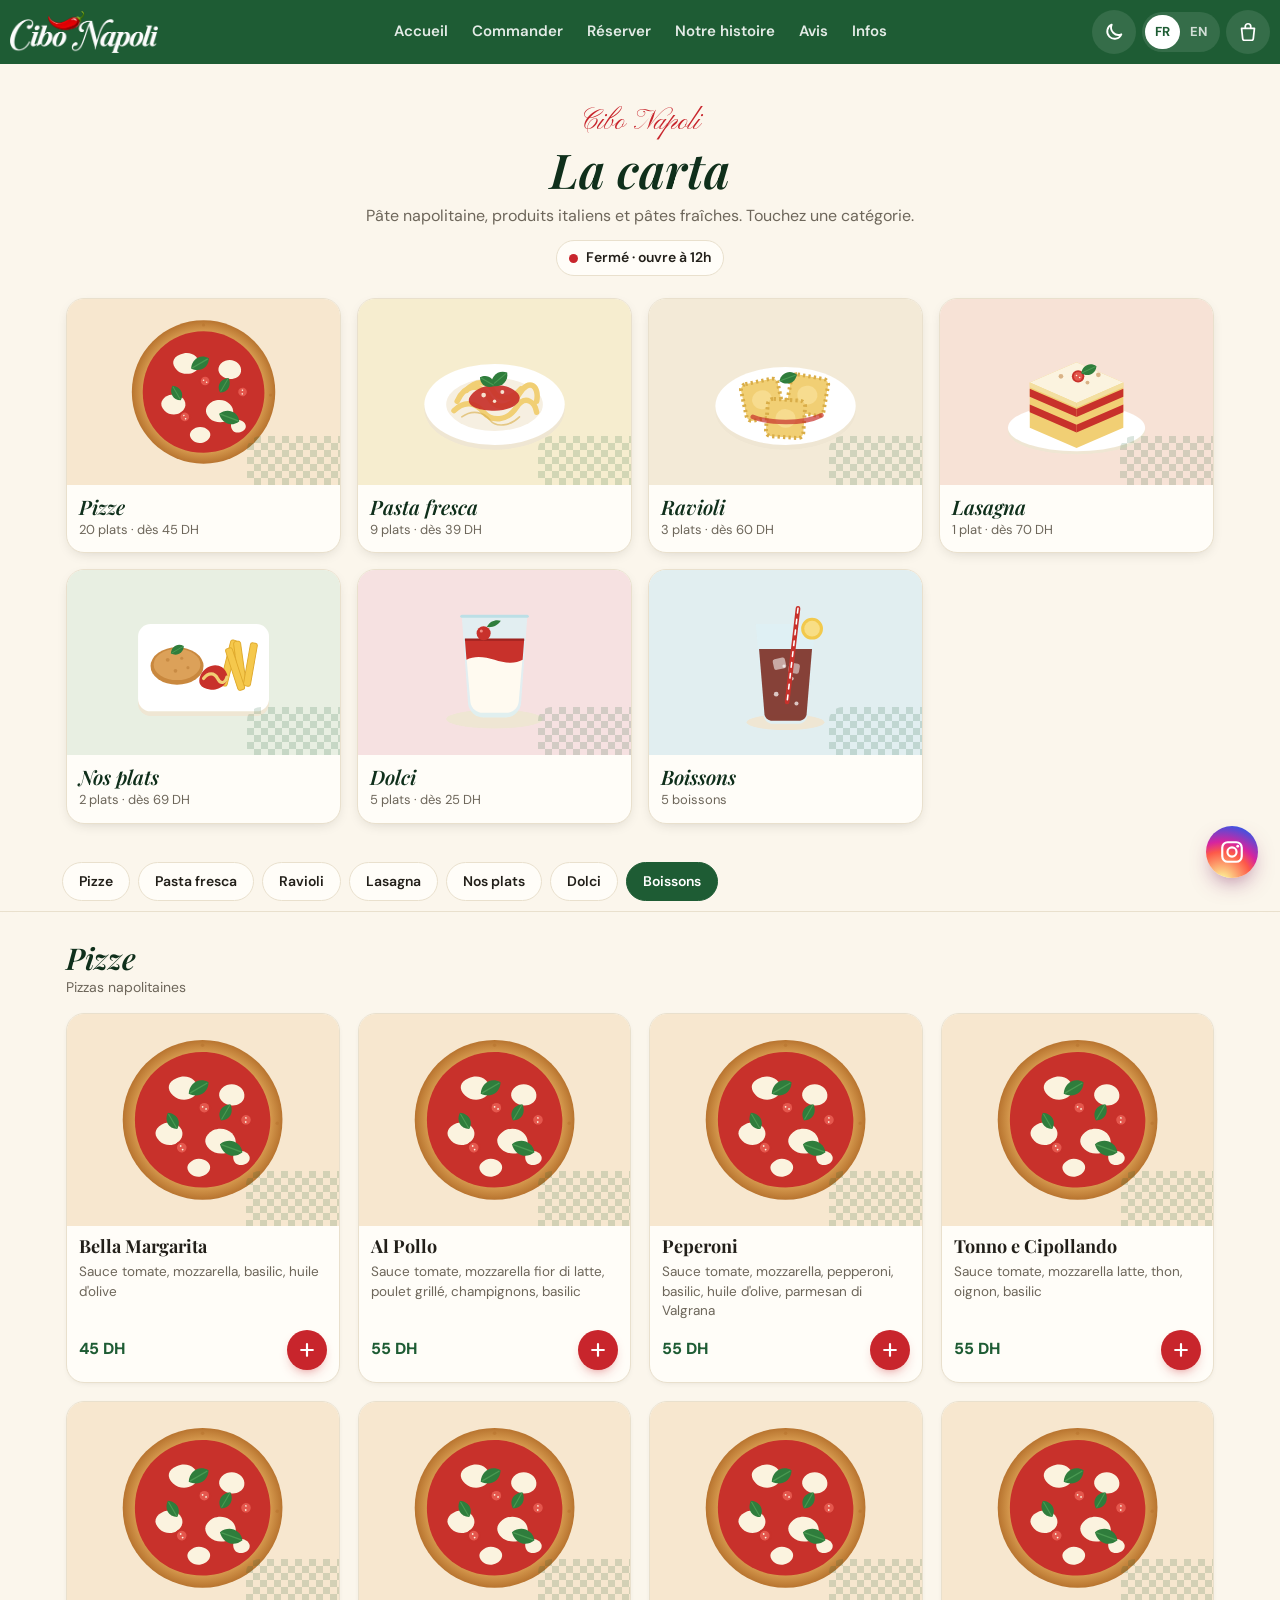
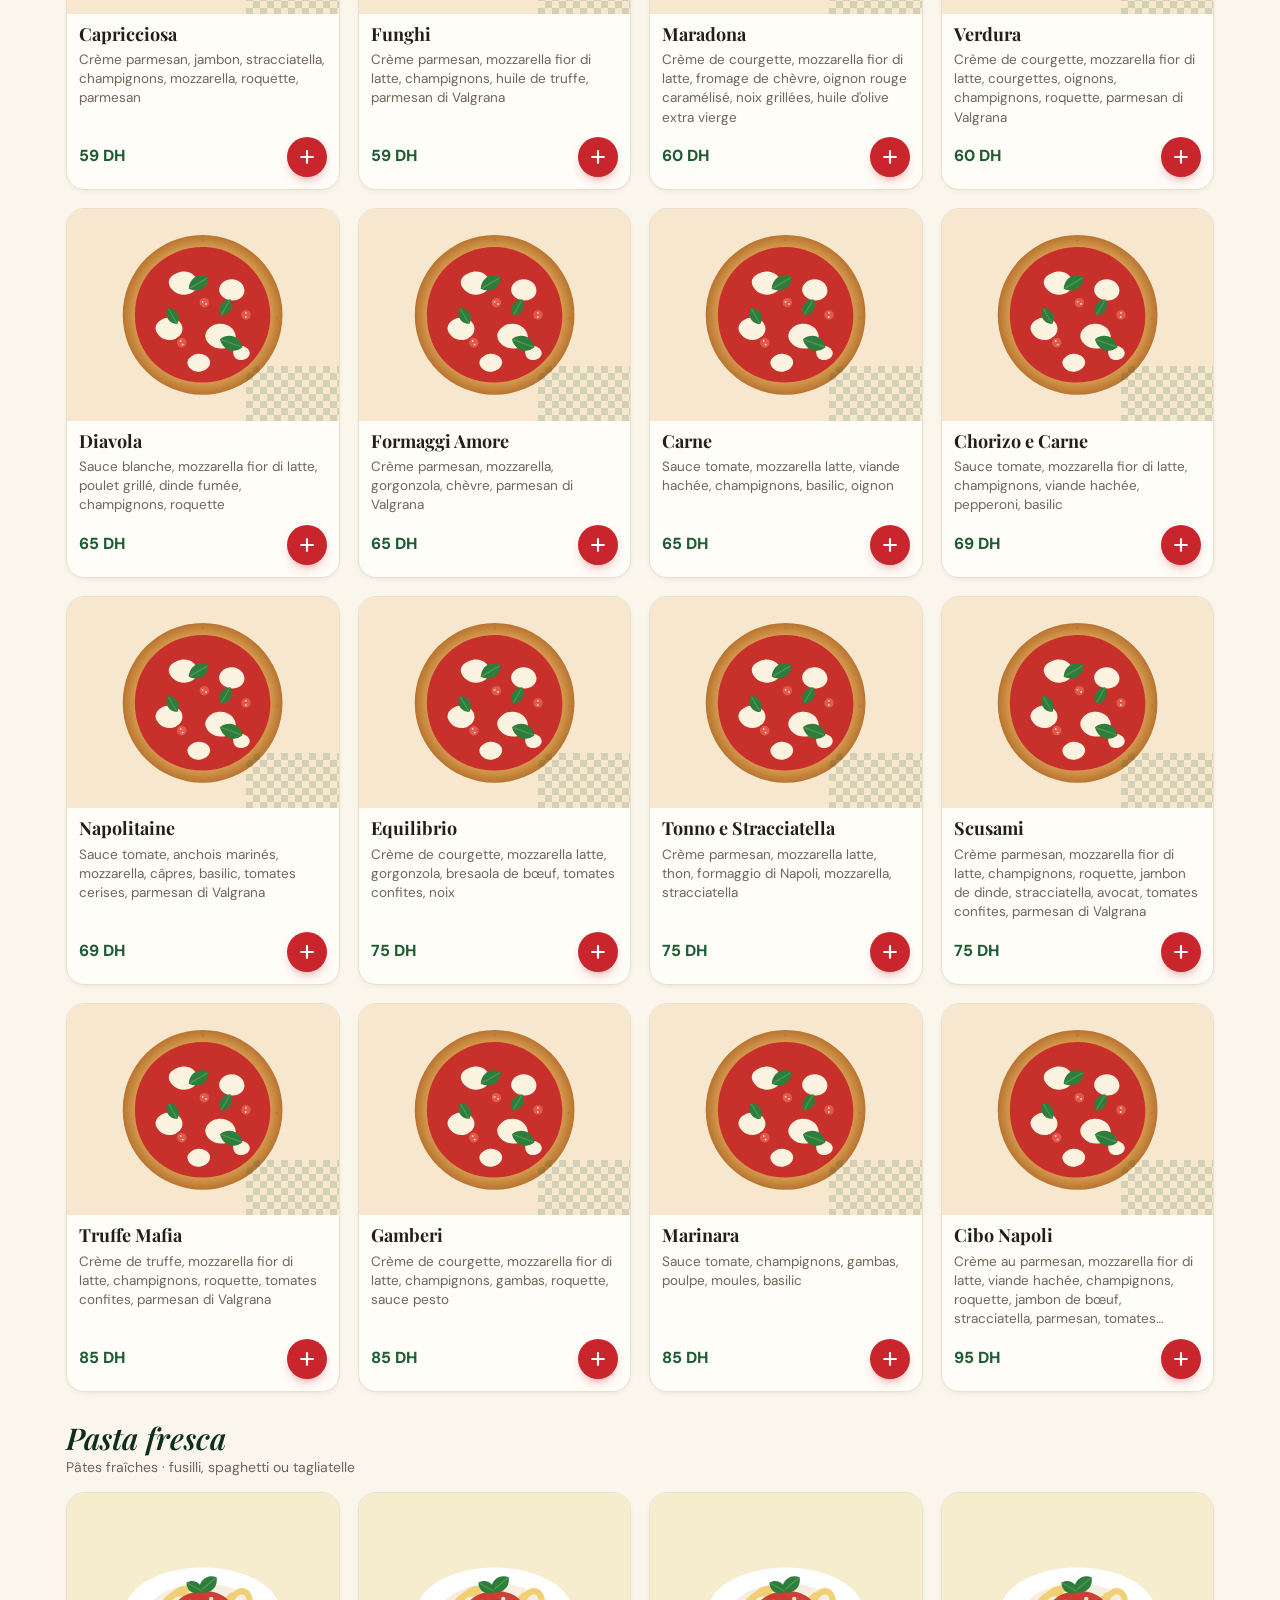
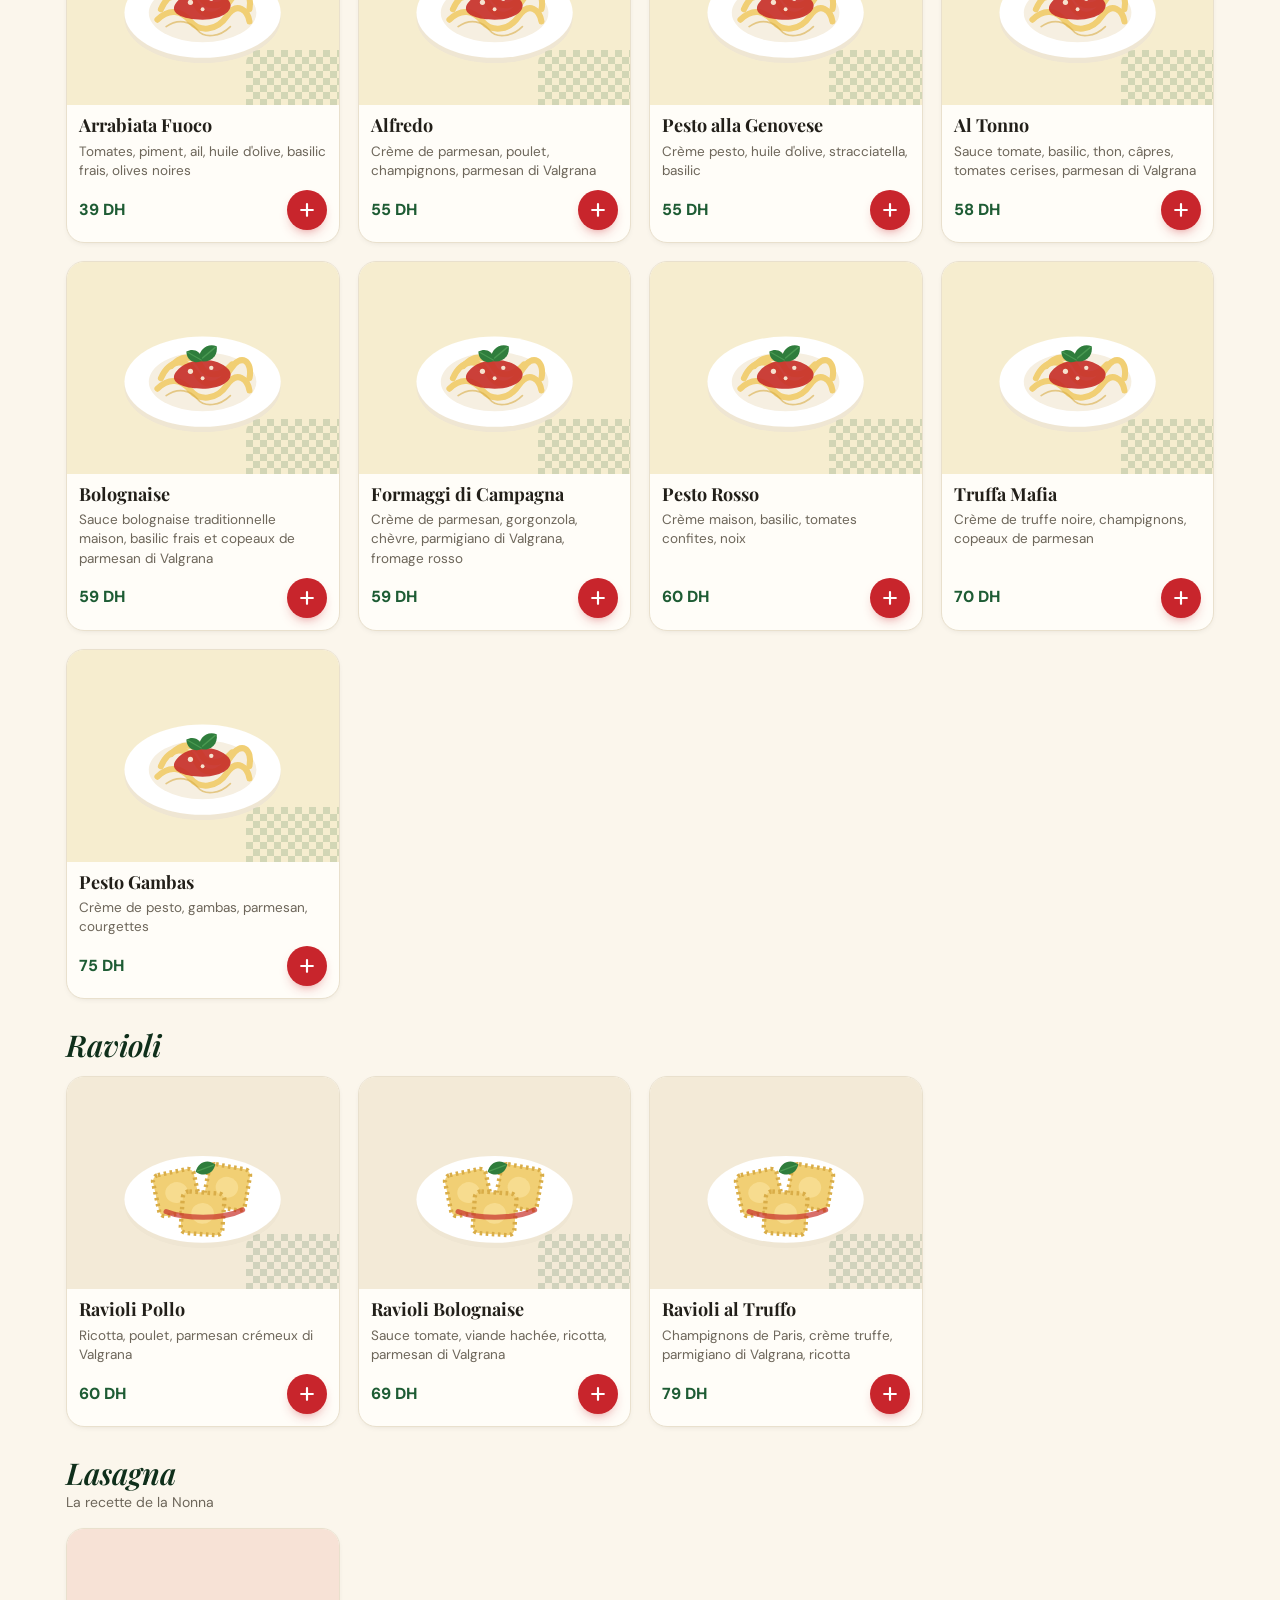
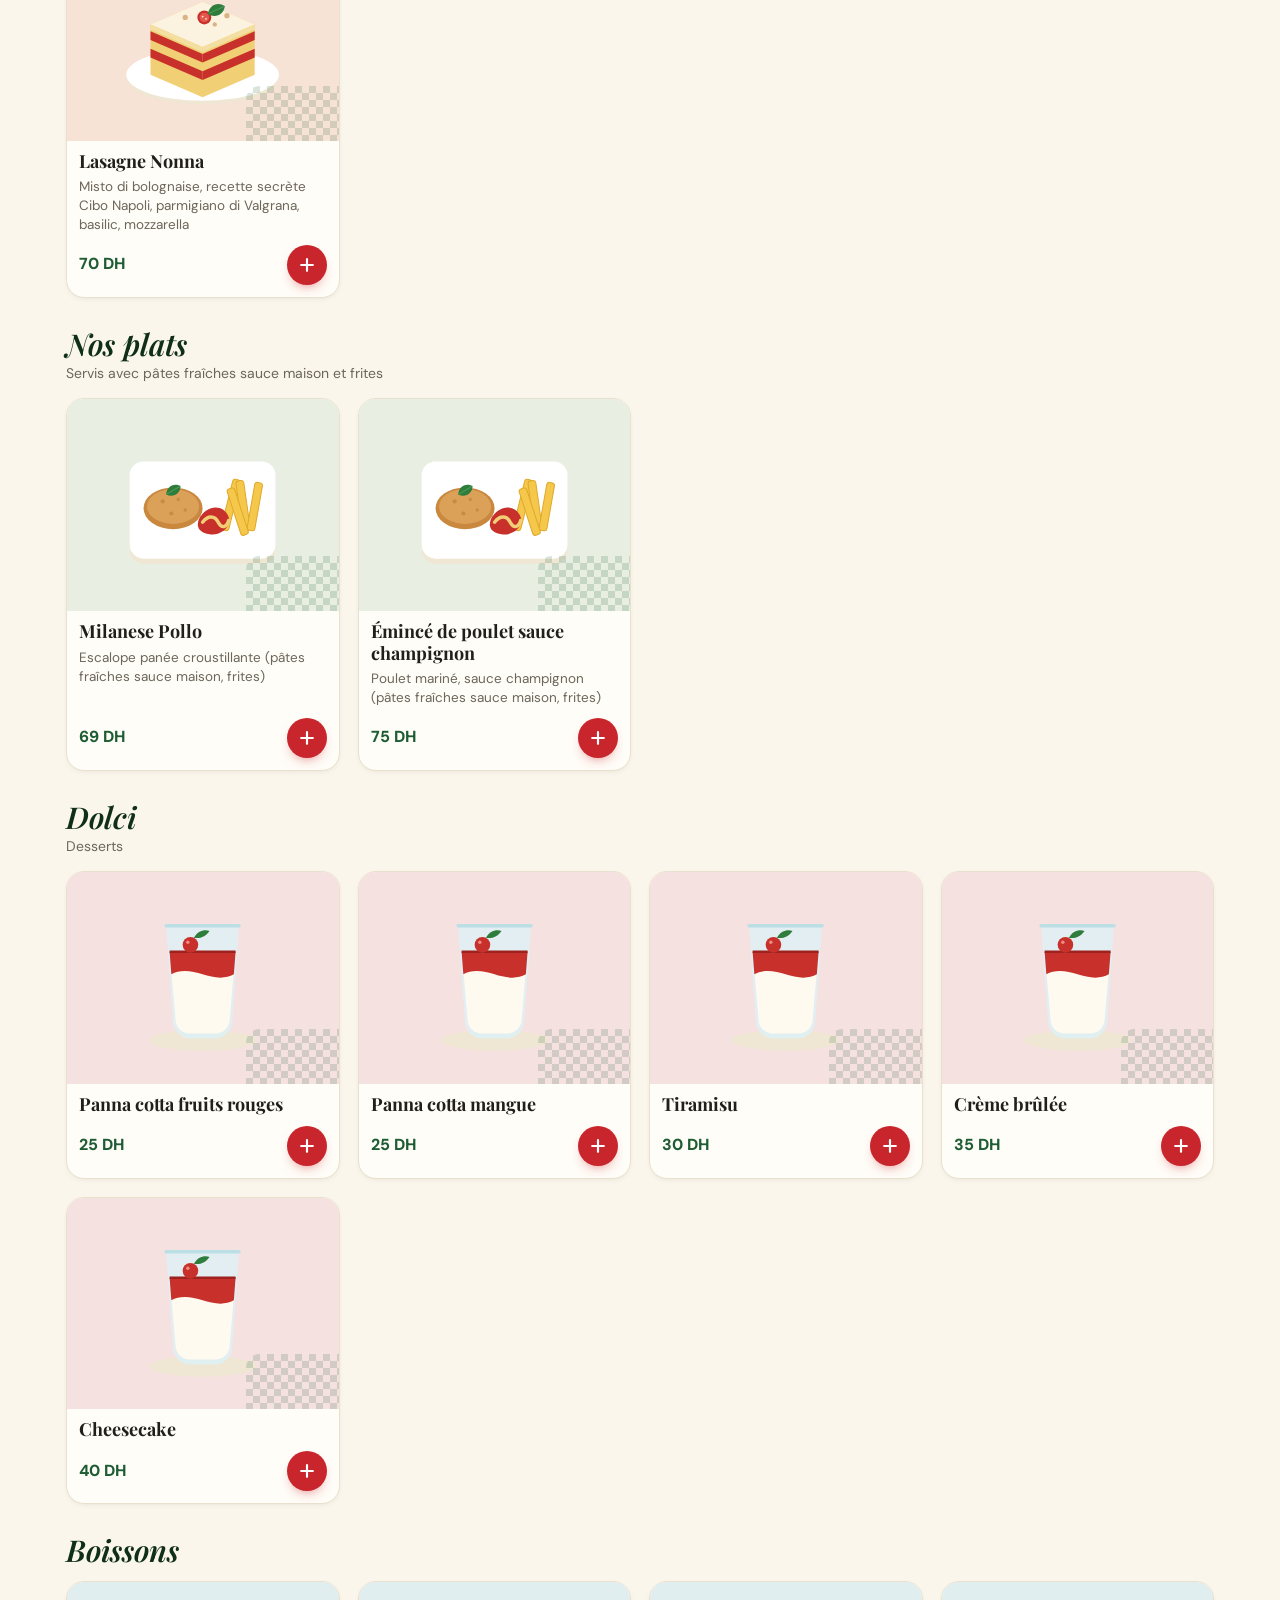
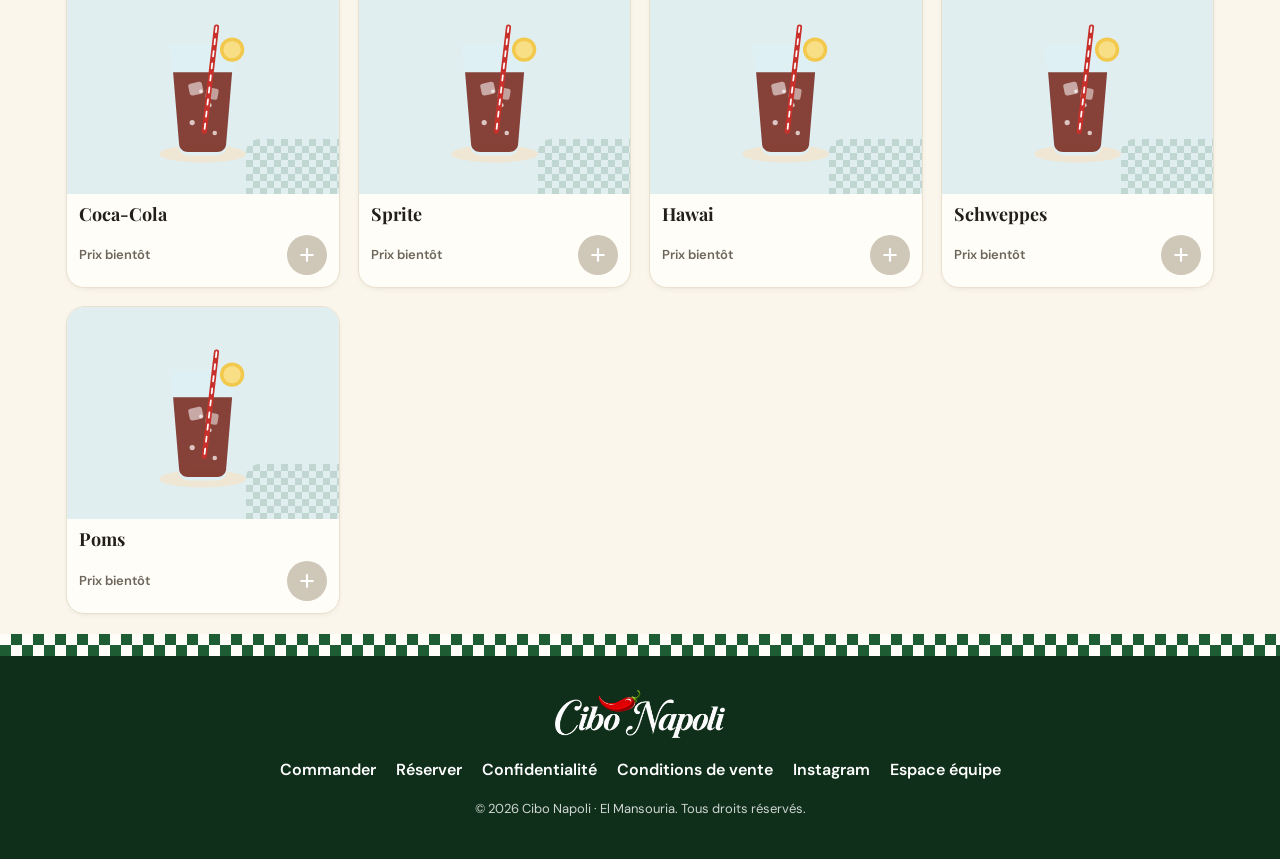
==== commander/index.html @ 6994fab8 "Intro: the pizza box film, then the logo glides into the header The home page now opens on a 4 s fil" ====
<!doctype html>
<html lang="fr" dir="ltr">
<head>
  <meta charset="utf-8">
  <meta name="viewport" content="width=device-width, initial-scale=1, viewport-fit=cover">
  <title>Commander en ligne · Cibo Napoli · Pizzas, pâtes fraîches, livraison El Mansouria</title>
  <meta name="description" content="Commandez chez Cibo Napoli : pizzas napolitaines, pâtes fraîches, ravioli, lasagne et desserts, à emporter ou en livraison à El Mansouria. Suivi de la commande en direct.">
  <link rel="canonical" href="https://cibo-napoli.vercel.app/commander/">
  <link rel="alternate" hreflang="fr" href="https://cibo-napoli.vercel.app/commander/">
  <link rel="alternate" hreflang="en" href="https://cibo-napoli.vercel.app/commander/?lang=en">
  <link rel="alternate" hreflang="x-default" href="https://cibo-napoli.vercel.app/commander/">
  <meta name="theme-color" content="#1e5c34">
  <!-- dark mode before the first paint: the saved choice, or the phone's setting the first time -->
  <script>try{var cnT=localStorage.getItem("cibo.theme");cnT=cnT?JSON.parse(cnT):(window.matchMedia&&matchMedia("(prefers-color-scheme: dark)").matches?"dark":"light");document.documentElement.setAttribute("data-theme",cnT)}catch(e){}</script>

  <meta property="og:type" content="restaurant">
  <meta property="og:site_name" content="Cibo Napoli">
  <meta property="og:title" content="Commander en ligne · Cibo Napoli · Pizzas, pâtes fraîches, livraison El Mansouria">
  <meta property="og:description" content="Commandez chez Cibo Napoli : pizzas napolitaines, pâtes fraîches, ravioli, lasagne et desserts, à emporter ou en livraison à El Mansouria. Suivi de la commande en direct.">
  <meta property="og:url" content="https://cibo-napoli.vercel.app/commander/">
  <meta property="og:image" content="https://cibo-napoli.vercel.app/assets/share.jpg">
  <meta property="og:image:width" content="1200">
  <meta property="og:image:height" content="630">
  <meta property="og:locale" content="fr_MA">
  <meta property="og:locale:alternate" content="en_GB">
  <meta name="twitter:card" content="summary_large_image">

  <link rel="icon" href="/favicon.ico" sizes="48x48">
  <link rel="icon" href="/assets/icons/icon-192.png" type="image/png" sizes="192x192">
  <link rel="apple-touch-icon" href="/assets/icons/apple-touch-icon.png">
  <link rel="manifest" href="/site.webmanifest">
  <meta name="mobile-web-app-capable" content="yes">
  <meta name="apple-mobile-web-app-capable" content="yes">
  <meta name="apple-mobile-web-app-title" content="Cibo Napoli">
  <meta name="apple-mobile-web-app-status-bar-style" content="black-translucent">

  <link rel="preload" href="/assets/fonts/playfair-display-italic-latin.woff2" as="font" type="font/woff2" crossorigin>
  <link rel="preload" href="/assets/fonts/dm-sans-latin.woff2" as="font" type="font/woff2" crossorigin>
  <link rel="preload" as="image" href="/assets/brand/logo-white.webp" fetchpriority="high">
  <link rel="stylesheet" href="/css/style.css?v=3">
  <noscript><style>.intro{display:none}</style></noscript>
</head>
<body data-page="order">
  <a class="skip-link" href="#menu" data-i18n="nav.menu">La carte</a>
  <header class="topbar">
    <div class="topbar__in">
      <button class="icon-btn burger" type="button" data-nav-toggle aria-controls="nav-panel" aria-expanded="false" data-i18n-aria="nav.open"><span></span><span></span><span></span></button>
      <a class="brand" href="/" data-keep-lang aria-label="Cibo Napoli">
        <img class="brand__logo" src="/assets/brand/logo-white.webp" alt="Cibo Napoli" width="640" height="182">
      </a>
      <nav class="topnav" aria-label="Menu">
        <a href="/" data-keep-lang data-i18n="nav.home">Accueil</a>
        <a href="/commander/" data-keep-lang data-i18n="nav.order">Commander</a>
        <a href="/reserver/" data-keep-lang data-i18n="nav.book">Réserver</a>
        <a href="/#histoire" data-keep-lang data-i18n="nav.story">Notre histoire</a>
        <a href="/#avis" data-keep-lang data-i18n="nav.reviews">Avis</a>
        <a href="/#infos" data-keep-lang data-i18n="nav.info">Infos</a>
      </nav>
      <div class="topbar__actions">
        <button class="install-btn" type="button" data-install hidden><img src="/assets/icons/icon-192.png" alt="" width="26" height="26"><span data-i18n="nav.install">Installer</span></button>
        <button class="icon-btn theme-btn" type="button" data-theme-toggle aria-pressed="false" data-i18n-aria="nav.dark"><svg class="theme-btn__moon" viewBox="0 0 24 24" aria-hidden="true"><path d="M20 14.5A8 8 0 0 1 9.5 4a8 8 0 1 0 10.5 10.5z" fill="none" stroke="currentColor" stroke-width="2" stroke-linejoin="round"/></svg><svg class="theme-btn__sun" viewBox="0 0 24 24" aria-hidden="true"><circle cx="12" cy="12" r="4.2" fill="none" stroke="currentColor" stroke-width="2"/><path d="M12 2.5v2.2M12 19.3v2.2M2.5 12h2.2M19.3 12h2.2M5.3 5.3l1.6 1.6M17.1 17.1l1.6 1.6M5.3 18.7l1.6-1.6M17.1 6.9l1.6-1.6" stroke="currentColor" stroke-width="2" stroke-linecap="round"/></svg></button>
        <div class="lang" role="group" data-i18n-aria="nav.lang">
          <a data-lang-link="fr" href="?">FR</a>
          <a data-lang-link="en" href="?lang=en">EN</a>
        </div>
        <button class="icon-btn cart-btn" type="button" data-open-cart data-i18n-aria="nav.cart"><svg viewBox="0 0 24 24" aria-hidden="true"><path d="M5 8h14l-1.2 11.1a2 2 0 0 1-2 1.9H8.2a2 2 0 0 1-2-1.9L5 8zM9 8V6a3 3 0 0 1 6 0v2" fill="none" stroke="currentColor" stroke-width="1.9" stroke-linejoin="round"/></svg><span class="badge js-cart-count" hidden>0</span></button>
      </div>
    </div>
  </header>

  <!-- phones: the ☰ menu -->
  <div class="layer navpanel" id="nav-panel" hidden>
    <div class="layer__shade" data-close></div>
    <nav class="navpanel__panel" aria-label="Menu">
      <div class="navpanel__head">
        <img src="/assets/brand/logo-white.webp" alt="Cibo Napoli" width="640" height="182">
        <button class="layer__x" type="button" data-close data-i18n-aria="nav.close">×</button>
      </div>
      <div class="navpanel__links">
        <a href="/" data-keep-lang data-i18n="nav.home">Accueil</a>
        <a href="/commander/" data-keep-lang data-i18n="nav.order">Commander</a>
        <a href="/reserver/" data-keep-lang data-i18n="nav.book">Réserver</a>
        <a href="/#histoire" data-keep-lang data-i18n="nav.story">Notre histoire</a>
        <a href="/#avis" data-keep-lang data-i18n="nav.reviews">Avis</a>
        <a href="/#infos" data-keep-lang data-i18n="nav.info">Infos</a>
      </div>
      <div class="navpanel__tools">
        <div class="lang lang--panel" role="group" data-i18n-aria="nav.lang">
          <a data-lang-link="fr" href="?">Français</a>
          <a data-lang-link="en" href="?lang=en">English</a>
        </div>
        <button class="btn btn--line btn--block theme-btn theme-btn--text" type="button" data-theme-toggle aria-pressed="false"><svg class="theme-btn__moon" viewBox="0 0 24 24" aria-hidden="true"><path d="M20 14.5A8 8 0 0 1 9.5 4a8 8 0 1 0 10.5 10.5z" fill="none" stroke="currentColor" stroke-width="2" stroke-linejoin="round"/></svg><svg class="theme-btn__sun" viewBox="0 0 24 24" aria-hidden="true"><circle cx="12" cy="12" r="4.2" fill="none" stroke="currentColor" stroke-width="2"/><path d="M12 2.5v2.2M12 19.3v2.2M2.5 12h2.2M19.3 12h2.2M5.3 5.3l1.6 1.6M17.1 17.1l1.6 1.6M5.3 18.7l1.6-1.6M17.1 6.9l1.6-1.6" stroke="currentColor" stroke-width="2" stroke-linecap="round"/></svg><span class="theme-btn__text" data-i18n="nav.dark">Mode sombre</span></button>
        <button class="btn btn--red btn--block install-btn install-btn--panel" type="button" data-install hidden><img src="/assets/icons/icon-192.png" alt="" width="26" height="26"><span data-i18n="nav.install">Installer</span></button>
      </div>
    </nav>
  </div>

  <main id="top">
    <section class="menu" id="menu" aria-labelledby="menu-title">
      <div class="wrap">
        <header class="section-head">
          <p class="eyebrow">Cibo Napoli</p>
          <h1 class="section-title" id="menu-title" data-i18n="menu.title">La carta</h1>
          <p class="section-lead" data-i18n="menu.lead">Pâte napolitaine, produits italiens et pâtes fraîches. Touchez une catégorie.</p>
          <p class="status" data-status><span class="status__dot" aria-hidden="true"></span><span class="status__text"></span></p>
        </header>
        <div class="cat-tiles" id="cat-tiles"></div>
      </div>
      <nav class="chips-bar" aria-labelledby="chips-label">
        <span class="visually-hidden" id="chips-label" data-i18n="menu.allCats">Catégories</span>
        <div class="chips" id="cat-chips"></div>
      </nav>
      <div class="wrap" id="menu-sections"></div>
    </section>
  </main>

  <footer class="footer">
    <div class="checkers checkers--top" aria-hidden="true"></div>
    <div class="wrap footer__in">
      <img class="footer__logo" src="/assets/brand/logo-white.webp" alt="Cibo Napoli" width="640" height="182" loading="lazy">
      <nav class="footer__links">
        <a href="/commander/" data-keep-lang data-i18n="nav.order">Commander</a>
        <a href="/reserver/" data-keep-lang data-i18n="nav.book">Réserver</a>
        <a href="/confidentialite/" data-keep-lang data-i18n="footer.privacy">Confidentialité</a>
        <a href="/conditions/" data-keep-lang data-i18n="footer.terms">Conditions de vente</a>
        <a data-insta href="#" target="_blank" rel="noopener">Instagram</a>
        <a href="/commandes/" data-i18n="footer.staff">Espace équipe</a>
      </nav>
      <p class="footer__copy">© <span id="year"></span> Cibo Napoli · El Mansouria. <span data-i18n="footer.rights">Tous droits réservés.</span></p>
    </div>
  </footer>

  <!-- phones: the cart bar at the bottom -->
  <button class="cart-bar" id="cart-bar" type="button" data-open-cart hidden>
    <span class="cart-bar__count"></span>
    <span class="cart-bar__label" data-i18n="cart.view">Voir le panier</span>
    <span class="cart-bar__total"></span>
  </button>

  <!-- options asked before adding (pasta shape) -->
  <div class="layer sheet" id="options" role="dialog" aria-modal="true" aria-labelledby="opt-title" hidden>
    <div class="layer__shade" data-close></div>
    <div class="sheet__panel">
      <button class="layer__x" type="button" data-close data-i18n-aria="opt.close">×</button>
      <div class="sheet__media"></div>
      <h3 class="sheet__title" id="opt-title"></h3>
      <p class="sheet__desc"></p>
      <p class="sheet__group-title"></p>
      <div class="sheet__choices" role="radiogroup"></div>
      <p class="sheet__error" role="alert"></p>
      <button class="btn btn--red btn--block sheet__add" type="button"></button>
    </div>
  </div>

  <!-- the cart -->
  <div class="layer drawer" id="cart" role="dialog" aria-modal="true" aria-labelledby="cart-title" hidden>
    <div class="layer__shade" data-close></div>
    <div class="drawer__panel">
      <header class="drawer__head">
        <h2 id="cart-title" data-i18n="cart.title">Votre commande</h2>
        <button class="layer__x" type="button" data-close data-i18n-aria="cart.close">×</button>
      </header>
      <div class="drawer__body">
        <div class="cart-empty">
          <div class="cart-empty__art" id="cart-empty-art"></div>
          <p data-i18n="cart.empty">Votre panier est vide.</p>
          <a class="btn btn--green" id="cart-empty-cta" href="#menu" data-i18n="cart.emptyCta">Voir la carte</a>
        </div>
        <form id="order-form" class="order" novalidate>
          <ul class="lines" id="cart-lines"></ul>
          <label class="field">
            <span class="field__label" data-i18n="cart.notes">Une précision pour la cuisine ?</span>
            <textarea name="notes" rows="2" maxlength="300" data-i18n-ph="cart.notesPh"></textarea>
          </label>

          <fieldset class="block">
            <legend data-i18n="cart.mode">Comment ?</legend>
            <div class="seg">
              <label><input type="radio" name="mode" value="pickup"><span data-i18n="cart.pickup">À emporter</span></label>
              <label><input type="radio" name="mode" value="delivery"><span data-i18n="cart.delivery">Livraison</span></label>
            </div>
            <p class="hint" id="pickup-hint" data-i18n="cart.pickupHint">Vous récupérez la commande au restaurant.</p>
            <div id="delivery-box" hidden>
              <p class="hint" data-i18n="cart.mapHint">Touchez la carte pour placer votre position, ou utilisez le GPS.</p>
              <div class="dmap" id="delivery-map"></div>
              <button class="btn btn--line btn--sm" type="button" id="gps-btn">
                <svg viewBox="0 0 24 24" aria-hidden="true"><circle cx="12" cy="12" r="4" fill="none" stroke="currentColor" stroke-width="2"/><path d="M12 2v3M12 19v3M2 12h3M19 12h3" stroke="currentColor" stroke-width="2" stroke-linecap="round"/></svg>
                <span data-i18n="cart.useGps">Utiliser ma position</span>
              </button>
              <p class="zone-msg" id="zone-msg" aria-live="polite"></p>
              <label class="field">
                <span class="field__label" data-i18n="cart.address">Adresse</span>
                <textarea name="address" rows="2" maxlength="200" autocomplete="street-address" data-i18n-ph="cart.addressPh"></textarea>
              </label>
            </div>
          </fieldset>

          <fieldset class="block">
            <legend data-i18n="cart.you">Vos coordonnées</legend>
            <label class="field">
              <span class="field__label" data-i18n="cart.name">Prénom</span>
              <input name="name" type="text" maxlength="60" autocomplete="given-name">
            </label>
            <label class="field">
              <span class="field__label" data-i18n="cart.phone">Téléphone</span>
              <input name="phone" type="tel" inputmode="tel" maxlength="20" autocomplete="tel" data-i18n-ph="cart.phonePh">
              <span class="field__err" id="phone-err" aria-live="polite"></span>
            </label>
          </fieldset>

          <div class="sums">
            <div><span data-i18n="cart.subtotal">Sous-total</span><span id="sum-sub"></span></div>
            <div id="sum-fee-row"><span data-i18n="cart.fee">Livraison</span><span id="sum-fee"></span></div>
            <div class="sums__total"><span data-i18n="cart.total">Total</span><span id="sum-total"></span></div>
          </div>
          <p class="pay-note" id="pay-note"></p>
          <p class="order__err" id="order-err" role="alert"></p>
          <button class="btn btn--red btn--block btn--lg" id="order-btn" type="submit"></button>
          <p class="order__legal" data-i18n-html="cart.legal"></p>
        </form>
      </div>
    </div>
  </div>

  <!-- a dish photo, big -->
  <div class="layer lightbox" id="lightbox" role="dialog" aria-modal="true" hidden>
    <div class="layer__shade" data-close></div>
    <figure class="lightbox__fig">
      <img src="" alt="">
      <figcaption class="lightbox__cap"></figcaption>
      <button class="layer__x" type="button" data-close data-i18n-aria="photo.close">×</button>
    </figure>
  </div>

  <!-- Instagram -->
  <a class="ig-fab" data-insta href="https://www.instagram.com/cibo_napoli/" target="_blank" rel="noopener" data-i18n-aria="ig.label"><svg viewBox="0 0 24 24" aria-hidden="true"><rect x="3" y="3" width="18" height="18" rx="5" fill="none" stroke="currentColor" stroke-width="2"/><circle cx="12" cy="12" r="4.2" fill="none" stroke="currentColor" stroke-width="2"/><circle cx="17.3" cy="6.7" r="1.3" fill="currentColor"/></svg></a>

  <!-- iPhone: how to install -->
  <div class="layer sheet" id="ios-steps" role="dialog" aria-modal="true" aria-labelledby="ios-title" hidden>
    <div class="layer__shade" data-close></div>
    <div class="sheet__panel">
      <button class="layer__x" type="button" data-close data-i18n-aria="opt.close">×</button>
      <img class="ios__icon" src="/assets/icons/icon-192.png" alt="" width="72" height="72">
      <h3 class="sheet__title" id="ios-title" data-i18n="install.ios.title">Installer sur iPhone</h3>
      <ol class="ios__steps" id="ios-list"></ol>
      <button class="btn btn--green btn--block" type="button" data-close data-i18n="install.ok">Compris</button>
    </div>
  </div>

  <!-- install banner (Android, iPhone) -->
  <div class="install-banner" id="install-banner" role="dialog" aria-labelledby="ib-title">
    <img src="/assets/icons/icon-192.png" alt="" width="48" height="48">
    <div class="install-banner__text"><strong id="ib-title" data-i18n="install.title">Cibo Napoli sur votre écran d'accueil</strong><span data-i18n="install.text"></span></div>
    <div class="install-banner__btns">
      <button class="btn btn--sm btn--ghost" type="button" id="install-later" data-i18n="install.later">Plus tard</button>
      <button class="btn btn--sm btn--red" type="button" id="install-go" data-i18n="install.cta">Installer</button>
    </div>
  </div>

  <div class="tracker" id="tracker" hidden></div>
  <div class="toast" id="toast" role="status" aria-live="polite"></div>
  <noscript><p class="noscript">Activez JavaScript pour commander, ou appelez le 06 34 23 53 50.</p></noscript>
  <script src="/js/config.js?v=2"></script>
  <script src="/js/i18n.js?v=2"></script>
  <script src="/js/menu-data.js?v=2"></script>
  <script src="/js/art.js?v=2"></script>
  <script src="/js/orders.js?v=2"></script>
  <script src="/js/common.js?v=2"></script>
  <script src="/js/order.js?v=2"></script>
</body>
</html>
---- css/style.css ----
/*
 * Cibo Napoli: styles of the customer site.
 * Old phones: no aspect-ratio (padding-top boxes instead), no :has(), no inset, flex gaps avoided where it matters.
 */

@font-face { font-family: "Playfair Display"; font-style: normal; font-weight: 400 900; font-display: swap; src: url("/assets/fonts/playfair-display-latin.woff2") format("woff2"); }
@font-face { font-family: "Playfair Display"; font-style: italic; font-weight: 400 900; font-display: swap; src: url("/assets/fonts/playfair-display-italic-latin.woff2") format("woff2"); }
@font-face { font-family: "DM Sans"; font-style: normal; font-weight: 100 1000; font-display: swap; src: url("/assets/fonts/dm-sans-latin.woff2") format("woff2"); }
@font-face { font-family: "Pinyon Script"; font-style: normal; font-weight: 400; font-display: swap; src: url("/assets/fonts/pinyon-script-latin.woff2") format("woff2"); }

:root {
  --green: #1e5c34;
  --green-dark: #143f24;
  --green-deep: #0f2f1b;
  --green-soft: #e4efe5;
  --red: #c8252c;
  --red-dark: #a51c22;
  --gold: #d9a441;
  --cream: #fbf6ec;
  --paper: #fffdf8;
  --ink: #221f19;
  --muted: #6d665a;
  --line: #e9e0cd;
  --shadow: 0 10px 30px -12px rgba(34, 31, 25, .25);
  --shadow-sm: 0 4px 14px -6px rgba(34, 31, 25, .22);
  --radius: 18px;
  --top-h: 64px;
  --serif: "Playfair Display", Georgia, "Times New Roman", serif;
  --sans: "DM Sans", system-ui, -apple-system, "Segoe UI", Roboto, Arial, sans-serif;
  --script: "Pinyon Script", "Playfair Display", Georgia, serif;
  --safe-b: env(safe-area-inset-bottom, 0px);
  /* roles (light) */
  --bg: var(--cream);
  --heading: var(--green-deep);
  --green-text: var(--green);
  --header-bg: var(--green);
  --footer-bg: #0f2f1b;
  --bar-bg: rgba(251, 246, 236, .94);
  --field-bg: #fff;
  --tint-pizza: #f7e7cf; --tint-pasta: #f6edcf; --tint-ravioli: #f3ead7; --tint-lasagna: #f7e2d6;
  --tint-plate: #e8efe2; --tint-dessert: #f6e1e1; --tint-drink: #e1eef0;
}
/* Dark mode (button in the header; html[data-theme] is set before the first paint) */
:root[data-theme="dark"] {
  --bg: #0f1411;
  --paper: #182019;
  --ink: #efe9dc;
  --muted: #a8a191;
  --line: #2b352d;
  --heading: #e4f0e2;
  --green-text: #8fd19e;
  --green-soft: #1f3324;
  --header-bg: #13301e;
  --footer-bg: #0a120c;
  --bar-bg: rgba(15, 20, 17, .92);
  --field-bg: #111813;
  --shadow: 0 10px 30px -12px rgba(0, 0, 0, .7);
  --shadow-sm: 0 4px 14px -6px rgba(0, 0, 0, .6);
  --tint-pizza: #2c261d; --tint-pasta: #2b2a1d; --tint-ravioli: #29261f; --tint-lasagna: #2d221e;
  --tint-plate: #1f2a21; --tint-dessert: #2d2022; --tint-drink: #1c2a2c;
  color-scheme: dark;
}

*, *::before, *::after { box-sizing: border-box; }
html { -webkit-text-size-adjust: 100%; scroll-behavior: smooth; scroll-padding-top: calc(var(--top-h) + 64px); }
body { margin: 0; font-family: var(--sans); font-size: 16px; line-height: 1.55; color: var(--ink); background: var(--bg); -webkit-font-smoothing: antialiased; }
body.has-layer { overflow: hidden; }
html.intro-on body { overflow: hidden; }
img, svg { display: block; max-width: 100%; }
a { color: inherit; }
button, input, textarea { font: inherit; color: inherit; }
button { cursor: pointer; }
[hidden] { display: none !important; }
:focus-visible { outline: 3px solid var(--gold); outline-offset: 2px; }
.visually-hidden { position: absolute !important; width: 1px; height: 1px; overflow: hidden; clip: rect(0 0 0 0); white-space: nowrap; }
.skip-link { position: absolute; left: 8px; top: -60px; z-index: 100; background: var(--paper); padding: 8px 14px; border-radius: 10px; }
.skip-link:focus { top: 8px; }
.wrap { width: 100%; max-width: 1180px; margin: 0 auto; padding: 0 16px; }
.center { text-align: center; }
.noscript { padding: 16px; text-align: center; background: var(--paper); }

/* ---------- Checkered band (the brand's tablecloth) ---------- */
.checkers {
  height: 22px;
  background-color: var(--paper);
  background-image:
    linear-gradient(45deg, var(--green) 25%, transparent 25%, transparent 75%, var(--green) 75%),
    linear-gradient(45deg, var(--green) 25%, transparent 25%, transparent 75%, var(--green) 75%);
  background-size: 22px 22px;
  background-position: 0 0, 11px 11px;
}

/* ---------- Buttons ---------- */
.btn { display: inline-flex; align-items: center; justify-content: center; min-height: 44px; padding: 10px 20px; border-radius: 999px; border: 2px solid transparent; font-weight: 700; font-size: 15px; text-decoration: none; line-height: 1.2; transition: transform .15s ease, background-color .15s ease, box-shadow .15s ease; -webkit-tap-highlight-color: transparent; }
.btn:active { transform: scale(.97); }
.btn svg { width: 18px; height: 18px; margin-right: 8px; }
.btn--lg { min-height: 52px; padding: 12px 26px; font-size: 16px; }
.btn--sm { min-height: 38px; padding: 6px 14px; font-size: 14px; }
.btn--block { display: flex; width: 100%; }
.btn--red { background: var(--red); color: #fff; box-shadow: 0 8px 20px -10px rgba(200, 37, 44, .8); }
.btn--red:hover { background: var(--red-dark); }
.btn--green { background: var(--green); color: #fff; }
.btn--green:hover { background: var(--green-dark); }
.btn--line { background: transparent; border-color: currentColor; color: var(--green-text); }
.btn--line:hover { background: rgba(30, 92, 52, .07); }
.btn--ghost { background: transparent; color: var(--muted); border-color: var(--line); }
.btn--danger { color: var(--red); }
.btn--wa { background: #1f9e58; color: #fff; }
.btn--review { background: var(--gold); color: var(--ink); margin-top: 8px; }
.btn[disabled] { opacity: .55; cursor: not-allowed; box-shadow: none; }

/* ---------- Intro ---------- */
.intro { position: fixed; top: 0; right: 0; bottom: 0; left: 0; z-index: 90; background: radial-gradient(circle at 50% 45%, #27703f 0%, var(--green) 45%, var(--green-dark) 100%); display: flex; align-items: center; justify-content: center; transition: opacity .38s ease, visibility .38s; }
.intro__center { text-align: center; padding: 0 24px; }
.intro__logo { width: 78vw; max-width: 520px; height: auto; margin: 0 auto; opacity: 0; transform: scale(.86); animation: introIn .9s cubic-bezier(.2, .8, .2, 1) .1s forwards; transform-origin: 50% 50%; will-change: transform; }
.intro__tag { margin: 14px 0 0; font-family: var(--script); font-size: 26px; font-size: clamp(26px, 6vw, 40px); color: #fff; opacity: 0; animation: fadeUp .7s ease .6s forwards; }
.intro__skip { position: absolute; right: 16px; bottom: calc(18px + var(--safe-b)); background: rgba(255, 255, 255, .14); color: #fff; border: 0; border-radius: 999px; padding: 8px 16px; font-size: 14px; }
.intro.is-flying { background: transparent; transition: background .6s ease; }
.intro.is-flying .intro__logo { animation: none; opacity: 1; transition: transform .7s cubic-bezier(.65, 0, .35, 1); }
.intro.is-flying .intro__tag, .intro.is-flying .intro__skip { opacity: 0; transition: opacity .2s; animation: none; }
.intro.is-leaving { opacity: 0; visibility: hidden; }
/* video intro: the pizza box film plays full screen, then the real logo takes over from the one in its last frame */
.intro.has-video { background: #f4f3ef; }
.intro__video { position: absolute; top: 0; left: 0; width: 100%; height: 100%; object-fit: cover; opacity: 0; transition: opacity .45s ease; }
.intro.has-video .intro__video { opacity: 1; }
.intro.has-video .intro__center { position: relative; z-index: 1; }
.intro.has-video .intro__logo, .intro.has-video .intro__tag { opacity: 0; animation: none; }
.intro.has-video .intro__skip { z-index: 2; background: rgba(0, 0, 0, .28); }
/* handoff: the film's last frame becomes the same plain green under the real logo, and the green clears as it flies */
.intro.has-video.is-handoff { background: rgb(20, 126, 27); transition: none; }
.intro.is-handoff .intro__video { opacity: 0; transition: none; }
.intro.is-handoff .intro__logo { opacity: 1; }
.intro.has-video.is-flying { background: rgba(20, 126, 27, 0); transition: background-color .7s cubic-bezier(.6, 0, .9, .6); }
html.intro-on .brand__logo { opacity: 0; }
html.intro-done .brand__logo { opacity: 1; }
@keyframes introIn { to { opacity: 1; transform: scale(1); } }
@keyframes fadeUp { from { opacity: 0; transform: translateY(8px); } to { opacity: 1; transform: none; } }

/* ---------- Header ---------- */
.topbar { position: sticky; top: 0; z-index: 40; background: var(--header-bg); color: #fff; transition: box-shadow .2s; }
.topbar.is-scrolled { box-shadow: 0 6px 20px -10px rgba(0, 0, 0, .45); }
.topbar__in { position: relative; max-width: 1280px; margin: 0 auto; height: var(--top-h); padding: 0 10px; display: flex; align-items: center; }
.brand { display: block; margin-right: auto; }
.brand__logo { height: 38px; width: auto; }
.topnav { display: none; }
.topbar__actions { display: flex; align-items: center; }
.topbar__actions > * + * { margin-left: 6px; }
.icon-btn { position: relative; display: inline-flex; align-items: center; justify-content: center; min-width: 44px; height: 44px; padding: 0 10px; border-radius: 999px; background: rgba(255, 255, 255, .1); border: 0; color: #fff; text-decoration: none; }
.icon-btn svg { width: 22px; height: 22px; }
/* ☰: three bands */
.burger { flex-direction: column; justify-content: center; width: 44px; padding: 0; margin-right: 8px; background: transparent; }
.burger span { display: block; width: 22px; height: 2.5px; margin: 2.5px 0; border-radius: 2px; background: #fff; transition: transform .2s, opacity .2s; }
.burger[aria-expanded="true"] span:nth-child(1) { transform: translateY(7.5px) rotate(45deg); }
.burger[aria-expanded="true"] span:nth-child(2) { opacity: 0; }
.burger[aria-expanded="true"] span:nth-child(3) { transform: translateY(-7.5px) rotate(-45deg); }
/* install: the app icon + « Installer » */
.install-btn { display: inline-flex; align-items: center; height: 40px; padding: 0 12px 0 6px; border-radius: 999px; border: 0; background: #fff; color: var(--green); font-weight: 700; font-size: 14px; }
.install-btn img { width: 28px; height: 28px; border-radius: 8px; margin-right: 7px; }
.install-btn--panel { height: auto; background: var(--red); color: #fff; }
.theme-btn__sun { display: none; }
:root[data-theme="dark"] .theme-btn__sun { display: block; }
:root[data-theme="dark"] .theme-btn__moon { display: none; }
.theme-btn--text svg { margin-right: 8px; }
.topbar .theme-btn, .topbar .lang { display: none; }
.badge { position: absolute; top: -2px; right: -2px; min-width: 20px; height: 20px; padding: 0 5px; border-radius: 10px; background: var(--red); color: #fff; font-size: 12px; font-weight: 700; line-height: 20px; text-align: center; border: 2px solid var(--header-bg); }
.bump { animation: bump .35s ease; }
@keyframes bump { 40% { transform: scale(1.35); } }
.lang { display: flex; background: rgba(255, 255, 255, .1); border-radius: 999px; padding: 3px; }
.lang a { display: block; padding: 7px 10px; border-radius: 999px; font-size: 13px; font-weight: 700; text-decoration: none; color: rgba(255, 255, 255, .78); }
.lang a[aria-current="true"] { background: #fff; color: var(--green); }

/* the ☰ panel (phones) */
.navpanel__panel { position: absolute; top: 0; bottom: 0; left: 0; width: 86%; max-width: 360px; display: flex; flex-direction: column; overflow-y: auto; background: var(--header-bg); color: #fff; padding: 0 0 calc(18px + var(--safe-b)); transform: translateX(-100%); transition: transform .26s cubic-bezier(.2, .8, .2, 1); }
.layer.is-open .navpanel__panel { transform: none; }
.navpanel__head { position: relative; display: flex; align-items: center; height: var(--top-h); padding: 0 16px; border-bottom: 1px solid rgba(255, 255, 255, .12); }
.navpanel__head img { height: 36px; width: auto; }
.navpanel__head .layer__x { top: 12px; background: rgba(255, 255, 255, .12); color: #fff; }
.navpanel__links { padding: 10px 0; }
.navpanel__links a { display: block; padding: 13px 22px; font-family: var(--serif); font-style: italic; font-size: 24px; color: #fff; text-decoration: none; }
.navpanel__links a[aria-current="page"] { background: rgba(255, 255, 255, .1); box-shadow: inset 4px 0 0 var(--red); }
.navpanel__tools { margin-top: auto; padding: 16px; display: grid; grid-gap: 10px; }
.navpanel__tools .btn--line { color: #fff; border-color: rgba(255, 255, 255, .6); }
.lang--panel a { flex: 1; text-align: center; padding: 10px; font-size: 14px; }

@media (min-width: 1000px) {
  .burger { display: none; }
  .brand { margin-right: 0; }
  .topnav { display: flex; position: absolute; left: 50%; top: 0; height: var(--top-h); align-items: center; transform: translateX(-50%); }
  .topnav a { padding: 8px 12px; text-decoration: none; font-weight: 600; font-size: 15px; color: rgba(255, 255, 255, .88); border-radius: 999px; white-space: nowrap; }
  .topnav a:hover { background: rgba(255, 255, 255, .1); color: #fff; }
  .topnav a[aria-current="page"] { background: rgba(255, 255, 255, .14); color: #fff; }
  .topbar__actions { margin-left: auto; }
  .topbar .theme-btn, .topbar .lang { display: flex; }
  .brand__logo { height: 42px; }
}
@media (min-width: 1000px) and (max-width: 1240px) { .topnav a { padding: 8px 7px; font-size: 14px; } .brand__logo { height: 32px; } .install-btn span { display: none; } .install-btn { padding: 0 6px; } }

/* ---------- Hero ---------- */
.hero { position: relative; background:
  radial-gradient(ellipse at 85% 30%, rgba(217, 164, 65, .18), transparent 55%),
  radial-gradient(ellipse at 10% 90%, rgba(30, 92, 52, .10), transparent 50%), var(--bg); overflow: hidden; }
.hero__in { max-width: 1180px; margin: 0 auto; padding: 28px 16px 36px; display: grid; grid-template-columns: 1fr; grid-gap: 22px; align-items: center; }
.hero__title { margin: 0; font-family: var(--serif); font-style: italic; font-weight: 600; font-size: 36px; font-size: clamp(36px, 9.6vw, 66px); line-height: 1.04; letter-spacing: -.01em; color: var(--heading); }
.hero__tag { margin: 6px 0 14px; font-family: var(--script); font-size: 26px; font-size: clamp(26px, 6.4vw, 36px); line-height: 1.2; color: var(--red); }
.hero__cta { display: grid; grid-template-columns: 1fr 1fr; grid-gap: 10px; margin: 18px 0 4px; max-width: 460px; }
.hero__wide { grid-column: 1 / -1; }
.hero__facts { list-style: none; padding: 0; margin: 14px 0 0; display: flex; flex-wrap: wrap; font-size: 14px; color: var(--muted); }
.hero__facts li { margin: 0 14px 6px 0; padding-left: 16px; position: relative; }
.hero__facts li::before { content: ""; position: absolute; left: 0; top: .55em; width: 7px; height: 7px; border-radius: 50%; background: var(--gold); }
.hero__media { position: relative; }
.hero__plate { position: relative; width: 82vw; max-width: 440px; margin: 0 auto; padding: 4%; border-radius: 50%; background: radial-gradient(circle at 50% 50%, #c48a4d 0 62%, #a86f37 63% 100%); box-shadow: 0 30px 50px -24px rgba(60, 35, 10, .55), inset 0 0 0 6px rgba(255, 255, 255, .08); }
.hero__pizza { display: block; width: 100%; height: auto; border-radius: 50%; filter: drop-shadow(0 6px 10px rgba(80, 40, 10, .35)); }
.hero__pizza.is-spinning { animation: spin 60s linear infinite; }
.hero__photo { width: 100%; height: auto; border-radius: 26px; box-shadow: var(--shadow); object-fit: cover; }
@keyframes spin { to { transform: rotate(360deg); } }
.status { display: inline-flex; align-items: center; margin: 0; padding: 6px 12px; border-radius: 999px; background: var(--paper); border: 1px solid var(--line); font-size: 14px; font-weight: 600; }
.status__dot { width: 9px; height: 9px; border-radius: 50%; margin-right: 8px; background: #999; }
.status.is-open .status__dot { background: #22a55a; box-shadow: 0 0 0 4px rgba(34, 165, 90, .18); }
.status.is-closed .status__dot { background: var(--red); }
@media (min-width: 900px) {
  .hero__in { grid-template-columns: 1.05fr .95fr; grid-gap: 48px; padding: 56px 24px 64px; }
  .hero__plate { width: 100%; max-width: 480px; }
}

/* ---------- Sections ---------- */
.section-head { text-align: center; margin: 0 auto 22px; max-width: 640px; }
.eyebrow { margin: 0 0 4px; font-family: var(--script); font-size: 28px; line-height: 1.1; color: var(--red); }
.section-title { margin: 0; font-family: var(--serif); font-style: italic; font-weight: 600; font-size: 32px; font-size: clamp(32px, 7vw, 48px); line-height: 1.1; color: var(--heading); }
.section-lead { margin: 8px 0 0; color: var(--muted); }

/* ---------- Menu ---------- */
.menu { padding: 44px 0 20px; }
.cat-tiles { display: grid; grid-template-columns: repeat(2, 1fr); grid-gap: 12px; }
.cat-tile { display: block; background: var(--paper); border-radius: var(--radius); overflow: hidden; text-decoration: none; box-shadow: var(--shadow-sm); border: 1px solid var(--line); transition: transform .2s ease, box-shadow .2s ease; }
.cat-tile:hover { transform: translateY(-3px); box-shadow: var(--shadow); }
.cat-tile__media { position: relative; display: block; padding-top: 68%; background: var(--green-soft); overflow: hidden; }
.cat-tile__media > svg, .cat-tile__media > img { position: absolute; top: 8%; left: 15%; width: 70%; height: 84%; object-fit: contain; transition: transform .35s ease; }
.cat-tile__media > img { top: 0; left: 0; width: 100%; height: 100%; object-fit: cover; }
.cat-tile:hover .cat-tile__media > svg { transform: scale(1.06) rotate(-3deg); }
.cat-tile__text { display: block; padding: 10px 12px 12px; }
.cat-tile__name { display: block; font-family: var(--serif); font-style: italic; font-weight: 600; font-size: 20px; line-height: 1.15; color: var(--heading); }
.cat-tile__meta { display: block; margin-top: 2px; font-size: 13px; color: var(--muted); }
/* a tint per category, with a corner of tablecloth */
.cat-tile--pizza .cat-tile__media, .dish__art--pizza, .sheet__art--pizza { background-color: var(--tint-pizza); }
.cat-tile--pasta .cat-tile__media, .dish__art--pasta, .sheet__art--pasta { background-color: var(--tint-pasta); }
.cat-tile--ravioli .cat-tile__media, .dish__art--ravioli, .sheet__art--ravioli { background-color: var(--tint-ravioli); }
.cat-tile--lasagna .cat-tile__media, .dish__art--lasagna, .sheet__art--lasagna { background-color: var(--tint-lasagna); }
.cat-tile--plate .cat-tile__media, .dish__art--plate, .sheet__art--plate { background-color: var(--tint-plate); }
.cat-tile--dessert .cat-tile__media, .dish__art--dessert, .sheet__art--dessert { background-color: var(--tint-dessert); }
.cat-tile--drink .cat-tile__media, .dish__art--drink, .sheet__art--drink { background-color: var(--tint-drink); }
.cat-tile__media::after, .dish__art::after { content: ""; position: absolute; right: 0; bottom: 0; width: 34%; height: 26%; opacity: .16;
  background-image: linear-gradient(45deg, var(--green) 25%, transparent 25%, transparent 75%, var(--green) 75%), linear-gradient(45deg, var(--green) 25%, transparent 25%, transparent 75%, var(--green) 75%);
  background-size: 14px 14px; background-position: 0 0, 7px 7px; border-top-left-radius: 14px; }
@media (min-width: 640px) { .cat-tiles { grid-template-columns: repeat(3, 1fr); grid-gap: 16px; } }
@media (min-width: 1000px) { .cat-tiles { grid-template-columns: repeat(4, 1fr); } }

.chips-bar { position: -webkit-sticky; position: sticky; top: var(--top-h); z-index: 30; margin-top: 28px; background: var(--bar-bg); border-bottom: 1px solid var(--line); }
@supports ((-webkit-backdrop-filter: blur(8px)) or (backdrop-filter: blur(8px))) { .chips-bar { background: var(--bar-bg); -webkit-backdrop-filter: blur(10px); backdrop-filter: blur(10px); } }
.chips { max-width: 1180px; margin: 0 auto; display: flex; overflow-x: auto; padding: 10px 12px; scrollbar-width: none; -webkit-overflow-scrolling: touch; }
.chips::-webkit-scrollbar { display: none; }
.chip { flex: 0 0 auto; margin-right: 8px; padding: 8px 16px; border-radius: 999px; background: var(--paper); border: 1px solid var(--line); text-decoration: none; font-weight: 600; font-size: 14px; white-space: nowrap; color: var(--ink); transition: background .2s, color .2s; }
.chip.is-active { background: var(--green); border-color: var(--green); color: #fff; }

.cat { padding-top: 30px; }
.cat__head { margin-bottom: 14px; }
.cat__title { margin: 0; font-family: var(--serif); font-style: italic; font-weight: 600; font-size: 30px; line-height: 1.1; color: var(--heading); }
.cat__sub { margin: 2px 0 0; color: var(--muted); font-size: 14px; }
.dishes { display: grid; grid-template-columns: repeat(2, minmax(0, 1fr)); grid-gap: 12px; }
@media (min-width: 640px) { .dishes { grid-template-columns: repeat(3, minmax(0, 1fr)); grid-gap: 16px; } }
@media (min-width: 1000px) { .dishes { grid-template-columns: repeat(4, minmax(0, 1fr)); grid-gap: 18px; } }
.dish { position: relative; display: flex; flex-direction: column; background: var(--paper); border-radius: var(--radius); border: 1px solid var(--line); overflow: hidden; box-shadow: 0 2px 8px -6px rgba(34, 31, 25, .3); }
.dish__media { position: relative; padding-top: 78%; overflow: hidden; }
.dish__media.has-photo { cursor: zoom-in; -webkit-touch-callout: none; -webkit-user-select: none; user-select: none; }
.dish__img { position: absolute; top: 0; left: 0; width: 100%; height: 100%; object-fit: cover; }
.dish__art { position: absolute; top: 0; left: 0; width: 100%; height: 100%; display: block; }
.dish__art > svg { position: absolute; top: 9%; left: 17%; width: 66%; height: 82%; }
.dish__body { display: flex; flex-direction: column; flex: 1; padding: 10px 12px 12px; }
.dish__name { margin: 0; font-family: var(--serif); font-weight: 700; font-size: 16.5px; line-height: 1.2; }
.dish__desc { margin: 5px 0 0; font-size: 13px; line-height: 1.42; color: var(--muted); display: -webkit-box; -webkit-line-clamp: 4; -webkit-box-orient: vertical; overflow: hidden; }
.dish__foot { display: flex; align-items: center; justify-content: space-between; margin-top: auto; padding-top: 10px; }
.dish__price { font-weight: 800; font-size: 16px; color: var(--green-text); white-space: nowrap; }
.dish__price.is-soon { font-weight: 600; font-size: 13px; color: var(--muted); }
.dish__add { flex: 0 0 auto; width: 40px; height: 40px; border-radius: 50%; border: 0; background: var(--red); color: #fff; display: flex; align-items: center; justify-content: center; box-shadow: 0 6px 14px -8px rgba(200, 37, 44, .9); transition: transform .15s ease, background .15s; }
.dish__add svg { width: 20px; height: 20px; }
.dish__add:hover { background: var(--red-dark); }
.dish__add:active { transform: scale(.9); }
.dish__add[disabled] { background: #cfc7b8; box-shadow: none; }
.dish__add.is-added { animation: pop .45s ease; }
@keyframes pop { 30% { transform: scale(1.25); background: var(--green); } }
.dish__qty { position: absolute; top: 8px; right: 8px; padding: 2px 9px; border-radius: 999px; background: var(--green); color: #fff; font-size: 13px; font-weight: 700; box-shadow: var(--shadow-sm); }
@media (min-width: 640px) { .dish__name { font-size: 18px; } .dish__desc { font-size: 13.5px; } }

/* ---------- Story ---------- */
.story { background: var(--header-bg); color: #fff; padding: 52px 0; position: relative; }
.story .eyebrow { color: #f4c9c1; }
.story .section-title { color: #fff; margin-bottom: 14px; }
.story__in { display: grid; grid-template-columns: 1fr; grid-gap: 30px; align-items: center; }
.story__text p { margin: 0 0 14px; color: rgba(255, 255, 255, .9); max-width: 620px; }
.story__quote { font-family: var(--serif); font-style: italic; font-size: 22px; line-height: 1.35; color: #fff !important; border-left: 3px solid var(--red); padding-left: 14px; }
.story__badge { position: relative; width: 70vw; max-width: 320px; margin: 0 auto; }
.story__badge::before { content: ""; display: block; padding-top: 100%; }
.story__badge-in { position: absolute; top: 0; right: 0; bottom: 0; left: 0; border-radius: 50%; background: var(--green-dark); box-shadow: 0 0 0 10px rgba(255, 255, 255, .06), 0 0 0 11px rgba(255, 255, 255, .35); display: flex; flex-direction: column; align-items: center; justify-content: center; padding: 0 14%; text-align: center; }
.story__badge img { width: 100%; height: auto; }
.story__badge span { margin-top: 8px; font-family: var(--script); font-size: 22px; color: #fff; }
@media (min-width: 900px) { .story__in { grid-template-columns: 1.3fr .7fr; grid-gap: 60px; } .story { padding: 72px 0; } }

/* ---------- Reviews ---------- */
.reviews { padding: 56px 0; }
.reviews__list { display: grid; grid-template-columns: 1fr; grid-gap: 14px; margin-bottom: 22px; }
@media (min-width: 900px) { .reviews__list { grid-template-columns: repeat(3, 1fr); grid-gap: 18px; align-items: start; } }
.review { margin: 0; padding: 18px 18px 16px; background: var(--paper); border: 1px solid var(--line); border-radius: var(--radius); box-shadow: var(--shadow-sm); }
.review__stars { color: var(--gold); letter-spacing: 2px; font-size: 18px; }
.review__text { margin: 8px 0 12px; font-size: 15px; line-height: 1.55; }
.review__who { display: flex; align-items: center; font-weight: 700; font-size: 14px; }
.review__avatar { width: 32px; height: 32px; border-radius: 50%; background: var(--green); color: #fff; display: inline-flex; align-items: center; justify-content: center; margin-right: 10px; font-family: var(--serif); }
.review__src { margin-left: auto; font-weight: 500; color: var(--muted); font-size: 12.5px; }

/* ---------- Info ---------- */
.info { padding: 20px 0 64px; }
.info__in { display: grid; grid-template-columns: 1fr; grid-gap: 24px; }
.info__list { margin: 18px 0; }
.info__list > div { display: grid; grid-template-columns: 110px 1fr; grid-gap: 10px; padding: 12px 0; border-bottom: 1px solid var(--line); }
.info__list dt { font-weight: 700; color: var(--green-text); font-size: 14px; }
.info__list dd { margin: 0; }
.info__list .status { margin-top: 6px; }
.info__cta { display: flex; flex-wrap: wrap; margin: 0 -5px; }
.info__cta .btn { margin: 5px; }
.info__map { height: 320px; border-radius: var(--radius); overflow: hidden; background: var(--green-soft); border: 1px solid var(--line); z-index: 0; }
@media (min-width: 900px) { .info__in { grid-template-columns: 1fr 1fr; grid-gap: 40px; align-items: center; } .info__map { height: 420px; } }

/* ---------- Footer ---------- */
.footer { background: var(--footer-bg); color: rgba(255, 255, 255, .8); padding-bottom: calc(90px + var(--safe-b)); }
.footer__in { padding-top: 34px; text-align: center; }
.footer__logo { width: 170px; height: auto; margin: 0 auto 16px; }
.footer__links { display: flex; flex-wrap: wrap; justify-content: center; margin-bottom: 12px; }
.footer__links a { margin: 4px 10px; font-weight: 600; text-decoration: none; color: #fff; }
.footer__links a:hover { text-decoration: underline; }
.footer__copy { font-size: 13px; margin: 0; }
@media (min-width: 900px) { .footer { padding-bottom: 40px; } }

/* ---------- Cart bar (phones) ---------- */
.cart-bar { position: fixed; left: 12px; right: 12px; bottom: calc(12px + var(--safe-b)); z-index: 35; display: flex; align-items: center; min-height: 56px; padding: 8px 18px; border: 0; border-radius: 999px; background: var(--red); color: #fff; font-weight: 700; box-shadow: 0 14px 30px -12px rgba(140, 20, 25, .7); animation: barIn .3s ease; }
.cart-bar__count { padding: 3px 10px; border-radius: 999px; background: rgba(255, 255, 255, .2); font-size: 13px; }
.cart-bar__label { flex: 1; text-align: center; }
.cart-bar__total { font-size: 16px; }
@keyframes barIn { from { transform: translateY(120%); } }
@media (min-width: 900px) { .cart-bar { display: none !important; } }

/* ---------- Layers: sheet, drawer, lightbox ---------- */
.layer { position: fixed; top: 0; right: 0; bottom: 0; left: 0; z-index: 60; }
.layer__shade { position: absolute; top: 0; right: 0; bottom: 0; left: 0; background: rgba(20, 18, 14, .5); opacity: 0; transition: opacity .22s ease; }
.layer.is-open .layer__shade { opacity: 1; }
.layer__x { position: absolute; top: 10px; right: 10px; width: 40px; height: 40px; border-radius: 50%; border: 0; background: rgba(34, 31, 25, .07); font-size: 26px; line-height: 1; color: var(--ink); z-index: 2; }

.sheet__panel { position: absolute; left: 0; right: 0; bottom: 0; max-height: 90vh; overflow-y: auto; background: var(--paper); border-radius: 24px 24px 0 0; padding: 18px 18px calc(18px + var(--safe-b)); transform: translateY(100%); transition: transform .26s cubic-bezier(.2, .8, .2, 1); }
.layer.is-open .sheet__panel { transform: none; }
.sheet__media { position: relative; height: 150px; margin: -18px -18px 14px; overflow: hidden; border-radius: 24px 24px 0 0; }
.sheet__art, .sheet__img { position: absolute; top: 0; left: 0; width: 100%; height: 100%; object-fit: cover; display: block; }
.sheet__art > svg { height: 90%; width: auto; margin: 3% auto 0; }
.sheet__title { margin: 0; font-family: var(--serif); font-size: 24px; line-height: 1.2; padding-right: 40px; }
.sheet__desc { margin: 6px 0 0; color: var(--muted); font-size: 14px; }
.sheet__group-title { margin: 16px 0 8px; font-weight: 700; }
.sheet__choices { display: grid; grid-template-columns: repeat(3, 1fr); grid-gap: 8px; }
.choice { position: relative; display: block; }
.choice input { position: absolute; opacity: 0; }
.choice__box { display: flex; flex-direction: column; align-items: center; justify-content: center; min-height: 54px; padding: 8px; border: 2px solid var(--line); border-radius: 14px; font-weight: 700; text-align: center; transition: border-color .15s, background .15s; }
.choice__price { font-weight: 500; font-size: 13px; color: var(--muted); }
.choice input:checked + .choice__box { border-color: var(--green); background: var(--green-soft); color: var(--heading); }
.choice input:focus-visible + .choice__box { outline: 3px solid var(--gold); outline-offset: 2px; }
.sheet__error { min-height: 1.2em; margin: 8px 0; color: var(--red); font-size: 14px; font-weight: 600; }
@media (min-width: 700px) {
  .sheet__panel { left: 50%; right: auto; bottom: auto; top: 50%; width: 460px; border-radius: 24px; transform: translate(-50%, -46%); opacity: 0; transition: transform .22s ease, opacity .22s ease; }
  .layer.is-open .sheet__panel { transform: translate(-50%, -50%); opacity: 1; }
  .sheet__media { border-radius: 24px 24px 0 0; }
}
.ios__icon { width: 64px; height: 64px; border-radius: 16px; margin-bottom: 10px; }
.ios__steps { padding-left: 20px; margin: 12px 0 18px; }
.ios__steps li { margin-bottom: 8px; }
.ios__share { display: inline-block; width: 20px; height: 20px; vertical-align: -4px; color: #2f80ed; }

.drawer__panel { position: absolute; top: 0; right: 0; bottom: 0; width: 100%; max-width: 440px; background: var(--bg); display: flex; flex-direction: column; transform: translateX(100%); transition: transform .26s cubic-bezier(.2, .8, .2, 1); }
.layer.is-open .drawer__panel { transform: none; }
.drawer__head { position: relative; padding: 16px 60px 14px 18px; background: var(--paper); border-bottom: 1px solid var(--line); }
.drawer__head h2 { margin: 0; font-family: var(--serif); font-style: italic; font-size: 26px; color: var(--heading); }
.drawer__body { flex: 1; overflow-y: auto; -webkit-overflow-scrolling: touch; padding: 14px 16px calc(24px + var(--safe-b)); }
.cart-empty { display: none; text-align: center; padding: 30px 10px; }
.cart-empty__art { width: 140px; margin: 0 auto 10px; opacity: .9; }
.drawer.is-empty .cart-empty { display: block; }
.drawer.is-empty .order { display: none; }
.lines { list-style: none; padding: 0; margin: 0 0 14px; }
.line { display: grid; grid-template-columns: 1fr auto; grid-template-areas: "text total" "step total"; grid-column-gap: 10px; align-items: center; padding: 12px; margin-bottom: 8px; background: var(--paper); border: 1px solid var(--line); border-radius: 14px; }
.line__text { grid-area: text; }
.line__name { display: block; font-weight: 700; line-height: 1.25; }
.line__choice { display: inline-block; margin-top: 2px; padding: 1px 8px; border-radius: 999px; background: var(--green-soft); color: var(--heading); font-size: 12.5px; font-weight: 600; }
.line__unit { display: block; font-size: 13px; color: var(--muted); }
.line__total { grid-area: total; font-weight: 800; color: var(--green-text); }
.stepper { grid-area: step; display: inline-flex; align-items: center; margin-top: 8px; border: 1px solid var(--line); border-radius: 999px; background: var(--bg); justify-self: start; }
.stepper button { width: 36px; height: 36px; border: 0; background: transparent; display: flex; align-items: center; justify-content: center; color: var(--green-text); border-radius: 50%; }
.stepper button svg { width: 18px; height: 18px; }
.stepper__n { min-width: 26px; text-align: center; font-weight: 700; }

.block { min-width: 0; border: 0; margin: 16px 0 0; padding: 14px; background: var(--paper); border-radius: 16px; border: 1px solid var(--line); }
.block legend { float: left; width: 100%; padding: 0; margin-bottom: 10px; font-family: var(--serif); font-weight: 700; font-size: 18px; }
.block legend + * { clear: both; }
.seg { display: grid; grid-template-columns: 1fr 1fr; grid-gap: 6px; padding: 4px; background: var(--bg); border-radius: 14px; border: 1px solid var(--line); }
.seg label { position: relative; }
.seg input { position: absolute; opacity: 0; }
.seg span { display: block; padding: 10px; text-align: center; border-radius: 10px; font-weight: 700; color: var(--muted); transition: background .15s, color .15s; }
.seg input:checked + span { background: var(--green); color: #fff; box-shadow: var(--shadow-sm); }
.seg input:focus-visible + span { outline: 3px solid var(--gold); }
.hint { margin: 10px 0 0; font-size: 13.5px; color: var(--muted); }
.dmap { height: 230px; margin: 10px 0; border-radius: 14px; overflow: hidden; border: 1px solid var(--line); background: var(--green-soft); z-index: 0; }
.zone-msg { margin: 10px 0 0; font-size: 14px; font-weight: 600; color: var(--muted); }
.zone-msg.is-ok { color: var(--green-text); }
.zone-msg.is-bad { color: var(--red); }
.field { display: block; margin-top: 12px; }
.field__label { display: block; margin-bottom: 4px; font-size: 14px; font-weight: 600; }
.field input, .field textarea { width: 100%; padding: 12px 14px; border-radius: 12px; border: 1.5px solid var(--line); background: var(--field-bg); font-size: 16px; resize: vertical; }
.field input:focus, .field textarea:focus { border-color: var(--green); outline: none; box-shadow: 0 0 0 3px rgba(30, 92, 52, .15); }
.field__err { display: block; min-height: 0; margin-top: 4px; font-size: 13px; color: var(--red); }
.sums { margin: 16px 0 6px; padding: 12px 14px; background: var(--paper); border-radius: 16px; border: 1px solid var(--line); }
.sums > div { display: flex; justify-content: space-between; padding: 4px 0; }
.sums__total { margin-top: 6px; padding-top: 10px !important; border-top: 1px dashed var(--line); font-weight: 800; font-size: 20px; color: var(--heading); }
.pay-note { margin: 6px 0 10px; font-size: 14px; color: var(--muted); text-align: center; }
.order__err { min-height: 1.2em; margin: 4px 0 8px; color: var(--red); font-weight: 600; text-align: center; }
.order__legal { margin: 10px 0 0; font-size: 12.5px; color: var(--muted); text-align: center; }

.lightbox__fig { position: absolute; top: 50%; left: 50%; margin: 0; width: 92vw; max-width: 640px; transform: translate(-50%, -50%) scale(.94); opacity: 0; transition: transform .2s ease, opacity .2s ease; }
.layer.is-open .lightbox__fig { transform: translate(-50%, -50%); opacity: 1; }
.lightbox__fig img { width: 100%; height: auto; border-radius: 20px; box-shadow: var(--shadow); }
.lightbox__cap { margin-top: 10px; text-align: center; color: #fff; font-family: var(--serif); font-size: 22px; }
.lightbox .layer__x { background: rgba(255, 255, 255, .85); top: -14px; right: -6px; }

/* map pins */
.map-pin span { display: block; width: 30px; height: 30px; border-radius: 50% 50% 50% 0; transform: rotate(-45deg); border: 3px solid #fff; box-shadow: 0 4px 10px rgba(0, 0, 0, .35); }
.map-pin--shop span { background: var(--green); }
.map-pin--you span { background: var(--red); }

/* ---------- Live tracking ---------- */
.tracker { position: fixed; left: 12px; right: 12px; bottom: calc(12px + var(--safe-b)); z-index: 50; transform: translateY(130%); transition: transform .3s cubic-bezier(.2, .8, .2, 1); }
.tracker.is-open { transform: none; }
.tracker__card { background: var(--paper); border-radius: 22px; padding: 16px 16px 14px; box-shadow: 0 20px 50px -18px rgba(20, 18, 14, .55); border: 1px solid var(--line); border-top: 5px solid var(--green); max-height: 80vh; overflow-y: auto; }
.tracker--refused, .tracker--cancelled, .tracker--failed { border-top-color: var(--red); }
.tracker--done { border-top-color: var(--gold); }
.tracker__top { display: flex; align-items: center; justify-content: space-between; }
.tracker__num { margin: 0; font-size: 13px; font-weight: 700; letter-spacing: .06em; text-transform: uppercase; color: var(--muted); }
.tracker__x { width: 34px; height: 34px; border: 0; border-radius: 50%; background: var(--bg); font-size: 22px; line-height: 1; }
.tracker__head { display: flex; align-items: center; margin: 4px 0 2px; font-family: var(--serif); font-weight: 700; font-size: 21px; line-height: 1.2; }
.tracker__hint { margin: 4px 0 0; color: var(--muted); font-size: 14px; }
.tracker__grazie { margin: 10px 0 0; font-family: var(--script); font-size: 26px; color: var(--green-text); line-height: 1.2; }
.tracker__actions { display: flex; flex-wrap: wrap; margin: 8px -4px 0; }
.tracker__actions .btn { margin: 4px; flex: 1 1 auto; min-height: 40px; font-size: 14px; }
.tracker__demo { margin: 10px 0 0; padding: 8px 10px; border-radius: 10px; background: #fff6dc; font-size: 13px; }
.tracker__pill { display: none; }
.tracker.is-min .tracker__card { display: none; }
.tracker.is-min .tracker__pill { display: flex; align-items: center; margin-left: auto; padding: 12px 18px; border: 0; border-radius: 999px; background: var(--green); color: #fff; font-weight: 700; box-shadow: var(--shadow); }
.pulse { width: 10px; height: 10px; border-radius: 50%; background: var(--gold); margin-right: 10px; flex: 0 0 auto; animation: pulse 1.4s ease infinite; }
@keyframes pulse { 0% { box-shadow: 0 0 0 0 rgba(217, 164, 65, .7); } 70% { box-shadow: 0 0 0 10px rgba(217, 164, 65, 0); } 100% { box-shadow: 0 0 0 0 rgba(217, 164, 65, 0); } }
.steps { list-style: none; display: flex; padding: 0; margin: 14px 0 4px; counter-reset: s; }
.steps li { flex: 1; position: relative; padding-top: 22px; font-size: 12px; text-align: center; color: var(--muted); }
.steps li::before { content: ""; position: absolute; top: 4px; left: 50%; width: 14px; height: 14px; margin-left: -7px; border-radius: 50%; background: var(--line); z-index: 1; }
.steps li::after { content: ""; position: absolute; top: 10px; left: -50%; width: 100%; height: 3px; background: var(--line); }
.steps li:first-child::after { display: none; }
.steps li.is-done::before, .steps li.is-now::before { background: var(--green); }
.steps li.is-done::after, .steps li.is-now::after { background: var(--green); }
.steps li.is-now { color: var(--heading); font-weight: 700; }
.steps li.is-now::before { box-shadow: 0 0 0 5px rgba(30, 92, 52, .2); }
@media (min-width: 700px) { .tracker { left: auto; right: 20px; bottom: 20px; width: 380px; } }

/* ---------- Install banner, toast ---------- */
.install-banner { position: fixed; left: 12px; right: 12px; top: calc(var(--top-h) + 10px); z-index: 45; display: flex; flex-wrap: wrap; align-items: center; padding: 12px; background: var(--paper); border-radius: 18px; box-shadow: var(--shadow); border: 1px solid var(--line); transform: translateY(-160%); opacity: 0; transition: transform .3s ease, opacity .3s ease; pointer-events: none; }
.install-banner.is-on { transform: none; opacity: 1; pointer-events: auto; }
.install-banner img { width: 48px; height: 48px; border-radius: 12px; margin-right: 12px; }
.install-banner__text { flex: 1 1 180px; font-size: 14px; line-height: 1.35; }
.install-banner__text strong { display: block; }
.install-banner__text span { color: var(--muted); }
.install-banner__btns { display: flex; margin-left: auto; margin-top: 8px; }
.install-banner__btns .btn { margin-left: 6px; }
@media (min-width: 700px) { .install-banner { left: auto; right: 20px; width: 420px; } }
.toast { position: fixed; left: 50%; top: calc(var(--top-h) + 12px); z-index: 70; max-width: 90vw; padding: 10px 18px; border-radius: 999px; background: var(--ink); color: #fff; font-weight: 600; font-size: 14px; transform: translate(-50%, -20px); opacity: 0; transition: transform .25s, opacity .25s; pointer-events: none; text-align: center; }
.toast.is-on { transform: translate(-50%, 0); opacity: 1; }

/* ---------- Reduced motion ---------- */
@media (prefers-reduced-motion: reduce) {
  *, *::before, *::after { animation-duration: .01ms !important; animation-iteration-count: 1 !important; transition-duration: .01ms !important; scroll-behavior: auto !important; }
  .hero__pizza { animation: none; }
}

/* ---------- Dark mode details ---------- */
:root[data-theme="dark"] .leaflet-tile-pane { filter: invert(1) hue-rotate(180deg) brightness(.85) contrast(.9); }
:root[data-theme="dark"] .checkers { background-color: #1b221c; }
:root[data-theme="dark"] .btn--line { color: var(--green-text); }
:root[data-theme="dark"] .layer__x { background: rgba(255, 255, 255, .1); color: var(--ink); }
:root[data-theme="dark"] .tracker__demo { background: #3a3220; }
:root[data-theme="dark"] .hero__tag { color: #ef6b62; }
:root[data-theme="dark"] .eyebrow { color: #ef8a82; }
:root[data-theme="dark"] .dish__add[disabled] { background: #3a3f3a; }

/* ---------- Instagram button ---------- */
.ig-fab { position: fixed; right: 14px; bottom: calc(16px + var(--safe-b)); z-index: 34; width: 52px; height: 52px; border-radius: 50%; display: flex; align-items: center; justify-content: center; color: #fff; text-decoration: none;
  background: #d6249f; background: radial-gradient(circle at 30% 107%, #fdf497 0%, #fdf497 5%, #fd5949 45%, #d6249f 60%, #285aeb 90%); box-shadow: 0 10px 24px -10px rgba(120, 20, 90, .8); transition: transform .2s, bottom .25s; }
.ig-fab svg { width: 26px; height: 26px; }
.ig-fab:hover { transform: scale(1.06); }
.has-cart-bar .ig-fab { bottom: calc(84px + var(--safe-b)); }
.has-tracker .ig-fab { display: none; }
@media (min-width: 900px) { .has-cart-bar .ig-fab { bottom: 22px; } .ig-fab { right: 22px; bottom: 22px; } }

/* ---------- Booking ---------- */
.book { padding: 36px 0 70px; }
.book__in { max-width: 640px; }
.days { display: flex; overflow-x: auto; margin: 0 -14px 6px; padding: 2px 14px 8px; scrollbar-width: none; -webkit-overflow-scrolling: touch; }
.days::-webkit-scrollbar { display: none; }
.day { flex: 0 0 auto; width: 72px; margin-right: 8px; padding: 8px 4px; border-radius: 14px; border: 1.5px solid var(--line); background: var(--bg); color: var(--ink); text-align: center; line-height: 1.15; }
.day__w { display: block; font-size: 12px; color: var(--muted); text-transform: capitalize; white-space: nowrap; overflow: hidden; text-overflow: ellipsis; }
.day__d { display: block; font-size: 22px; font-weight: 800; }
.day__m { display: block; font-size: 12px; text-transform: capitalize; }
.day[aria-pressed="true"] { background: var(--green); border-color: var(--green); color: #fff; }
.day[aria-pressed="true"] .day__w { color: rgba(255, 255, 255, .85); }
.field--inline { display: flex; align-items: center; margin: 0 0 14px; }
.field--inline .field__label { margin: 0 8px 0 0; }
.field--inline input { width: auto; flex: 1; max-width: 220px; }
.slots { display: grid; grid-template-columns: repeat(4, 1fr); grid-gap: 8px; }
@media (min-width: 560px) { .slots { grid-template-columns: repeat(6, 1fr); } }
.slot { padding: 10px 0; border-radius: 12px; border: 1.5px solid var(--line); background: var(--bg); color: var(--ink); font-weight: 700; }
.slot[aria-pressed="true"] { background: var(--green); border-color: var(--green); color: #fff; }
.slot[disabled] { opacity: .35; }
.count-row { display: flex; align-items: center; justify-content: space-between; margin: 6px 0 12px; }
.count-row .field__label { margin: 0; }
.stepper--big button { width: 46px; height: 46px; font-size: 24px; font-weight: 700; }
.stepper--big .stepper__n { min-width: 40px; font-size: 20px; }
.stepper button[disabled] { opacity: .35; }
.block .seg + .count-row { margin-top: 14px; }
.book__done { text-align: center; padding: 30px 20px; background: var(--paper); border: 1px solid var(--line); border-radius: 22px; box-shadow: var(--shadow-sm); }
.book__done-icon { width: 64px; height: 64px; margin: 0 auto 8px; border-radius: 50%; background: var(--green); color: #fff; font-size: 34px; line-height: 64px; }
.book__done h2 { margin: 0 0 6px; font-family: var(--serif); font-style: italic; font-size: 30px; color: var(--heading); }
.book__summary { font-weight: 700; font-size: 18px; }
.book__done .btn { margin: 6px; }
.section-head .status { margin-top: 12px; }
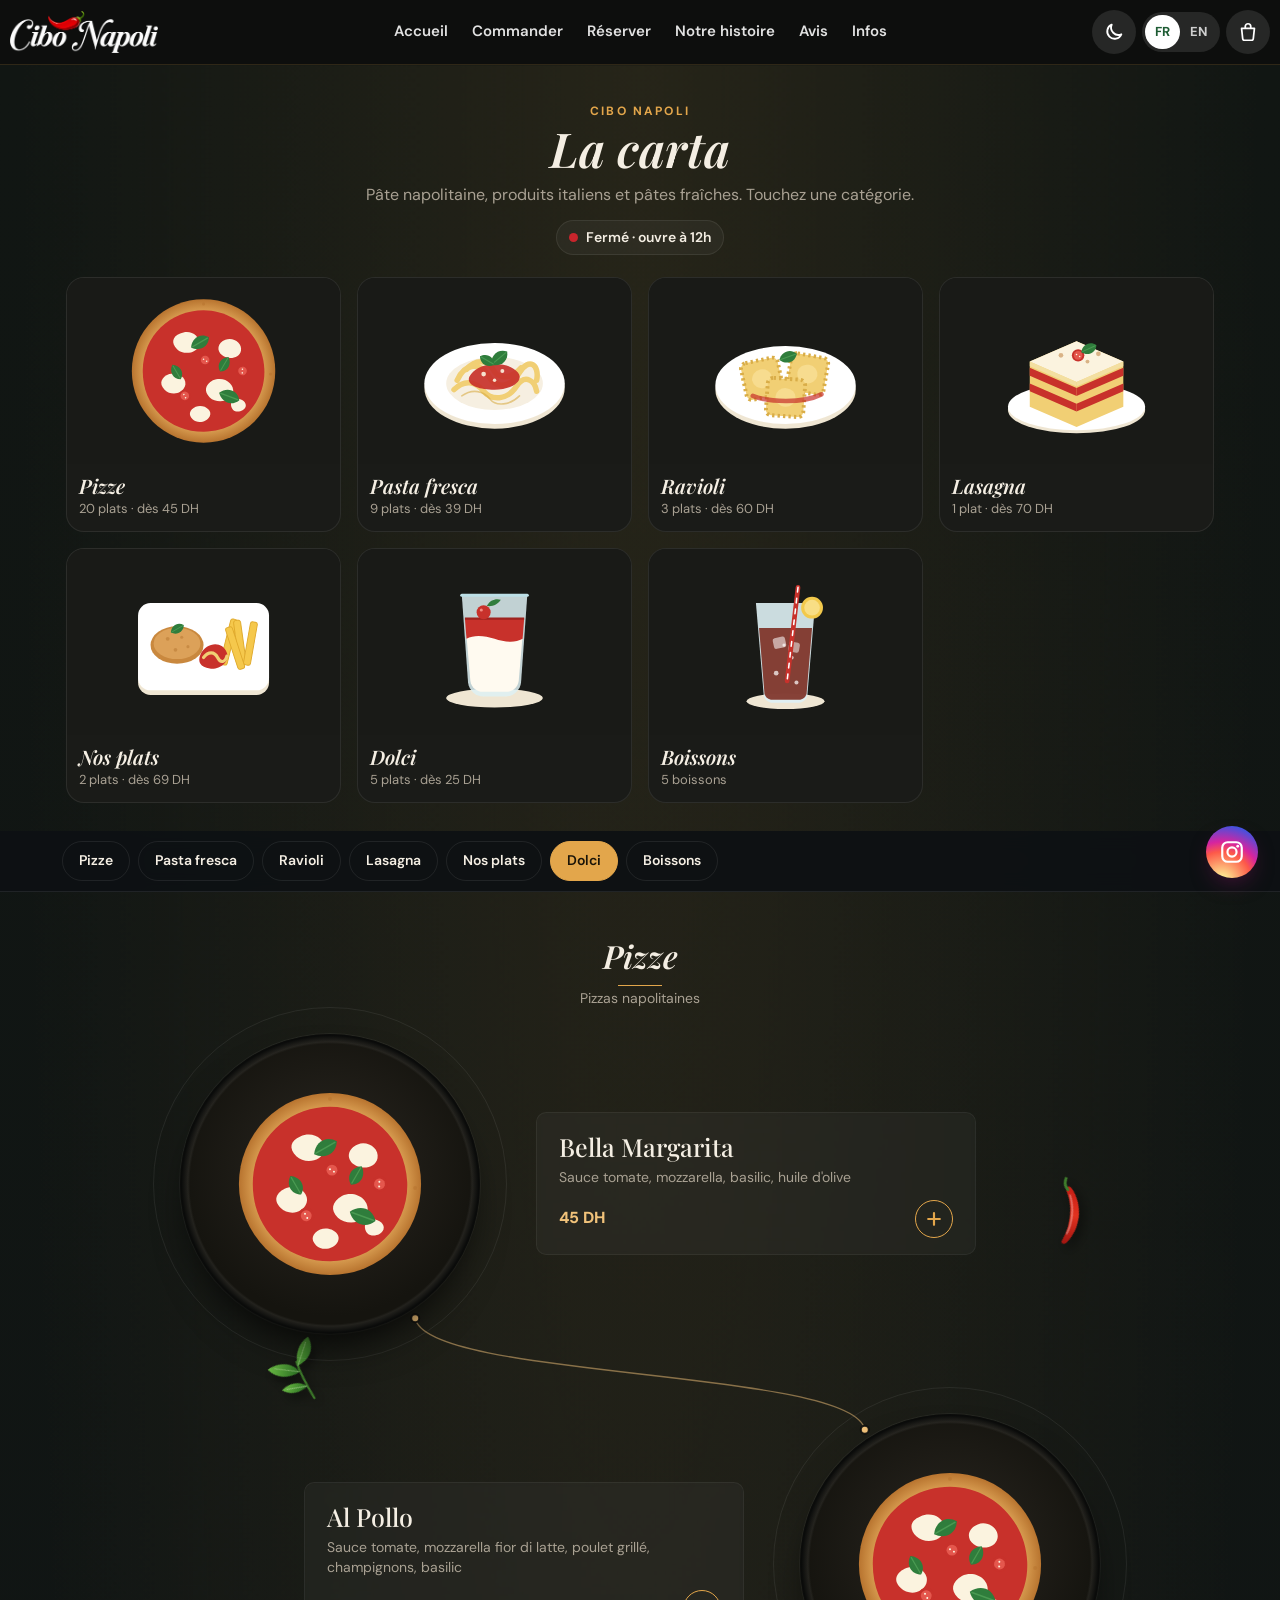
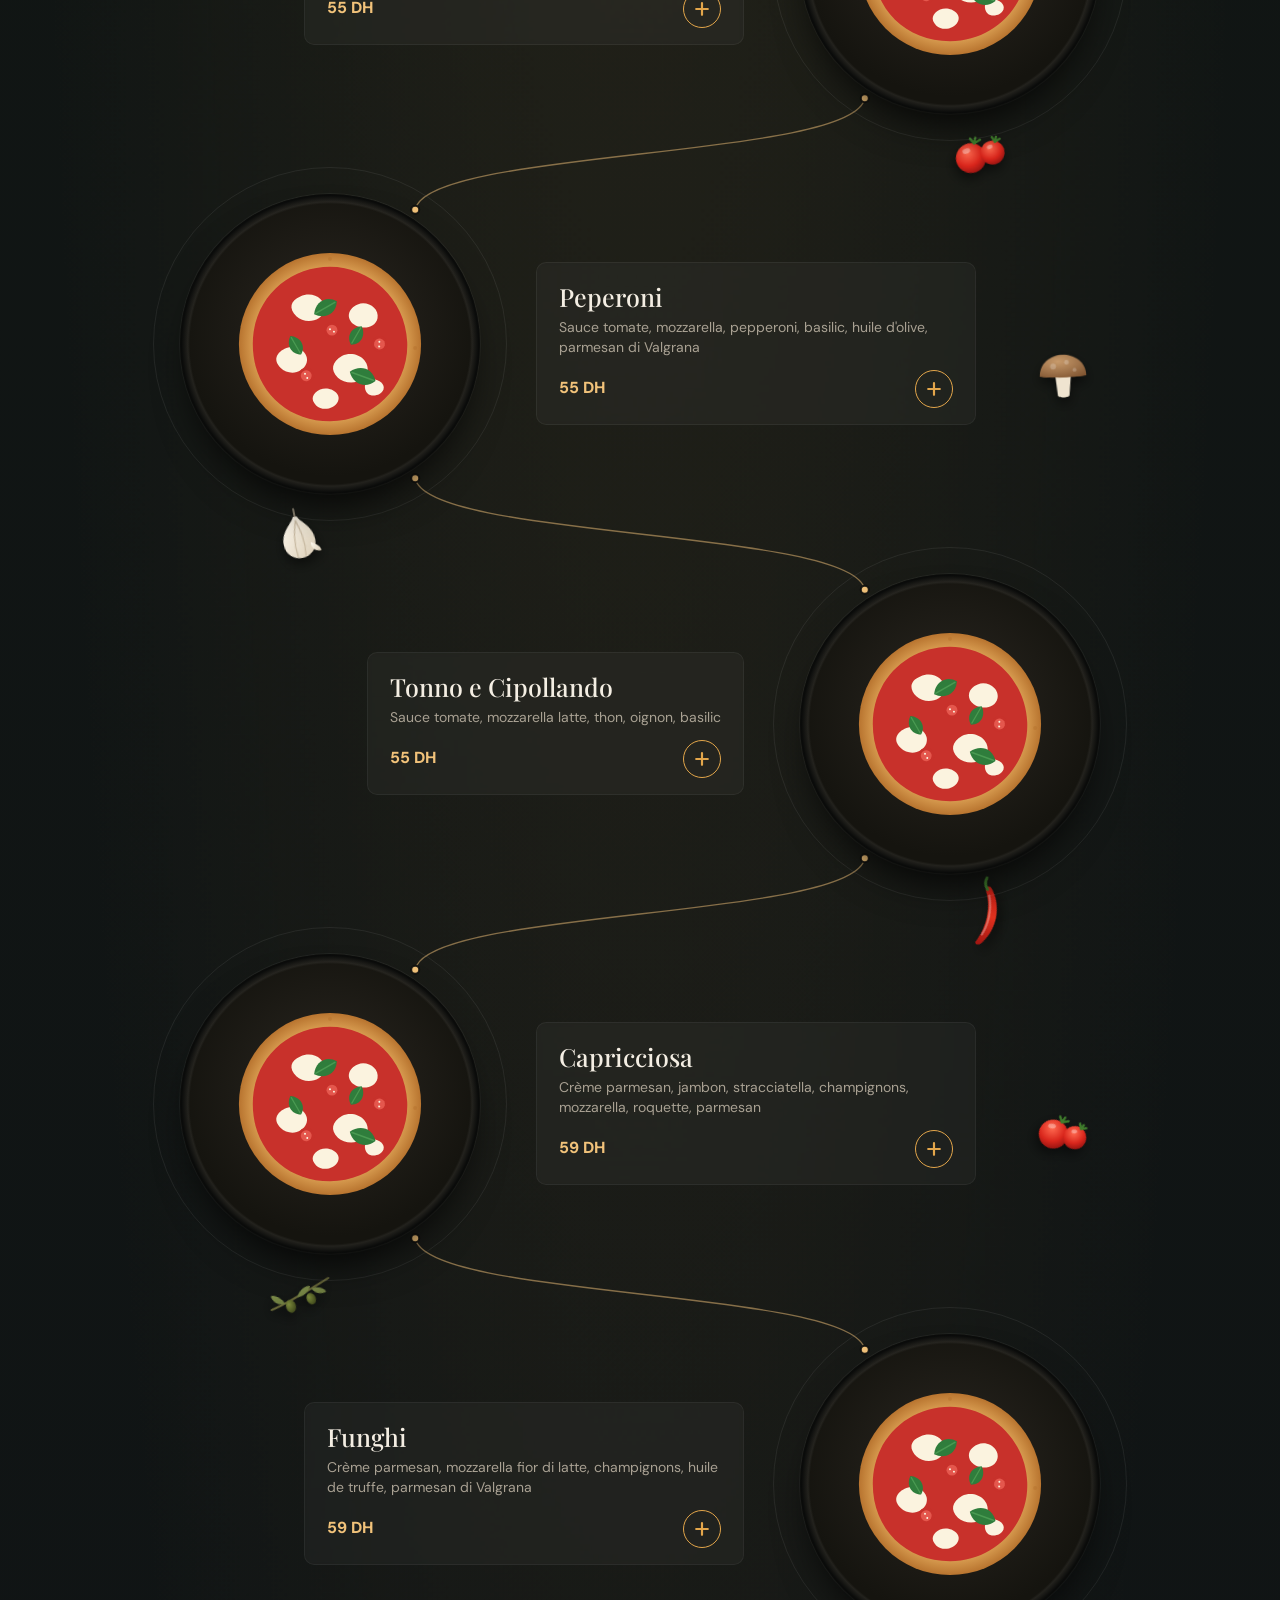
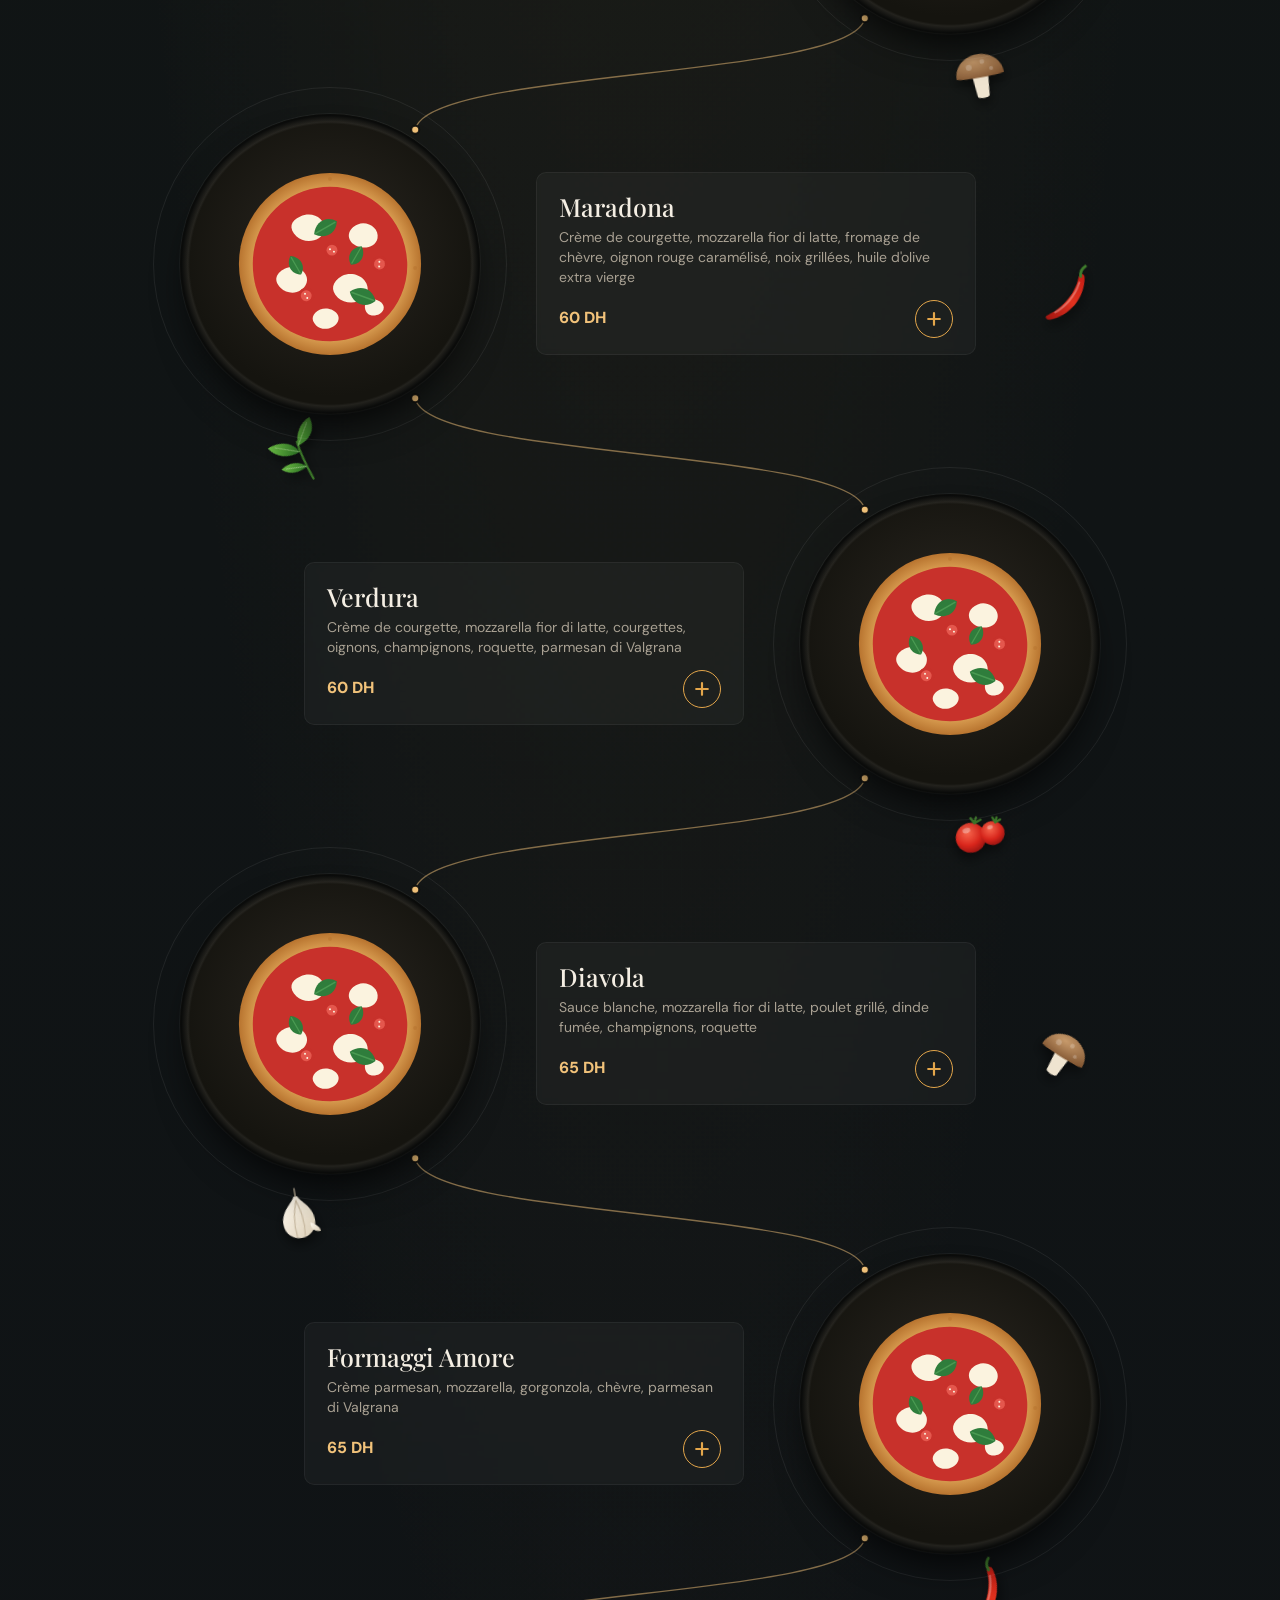
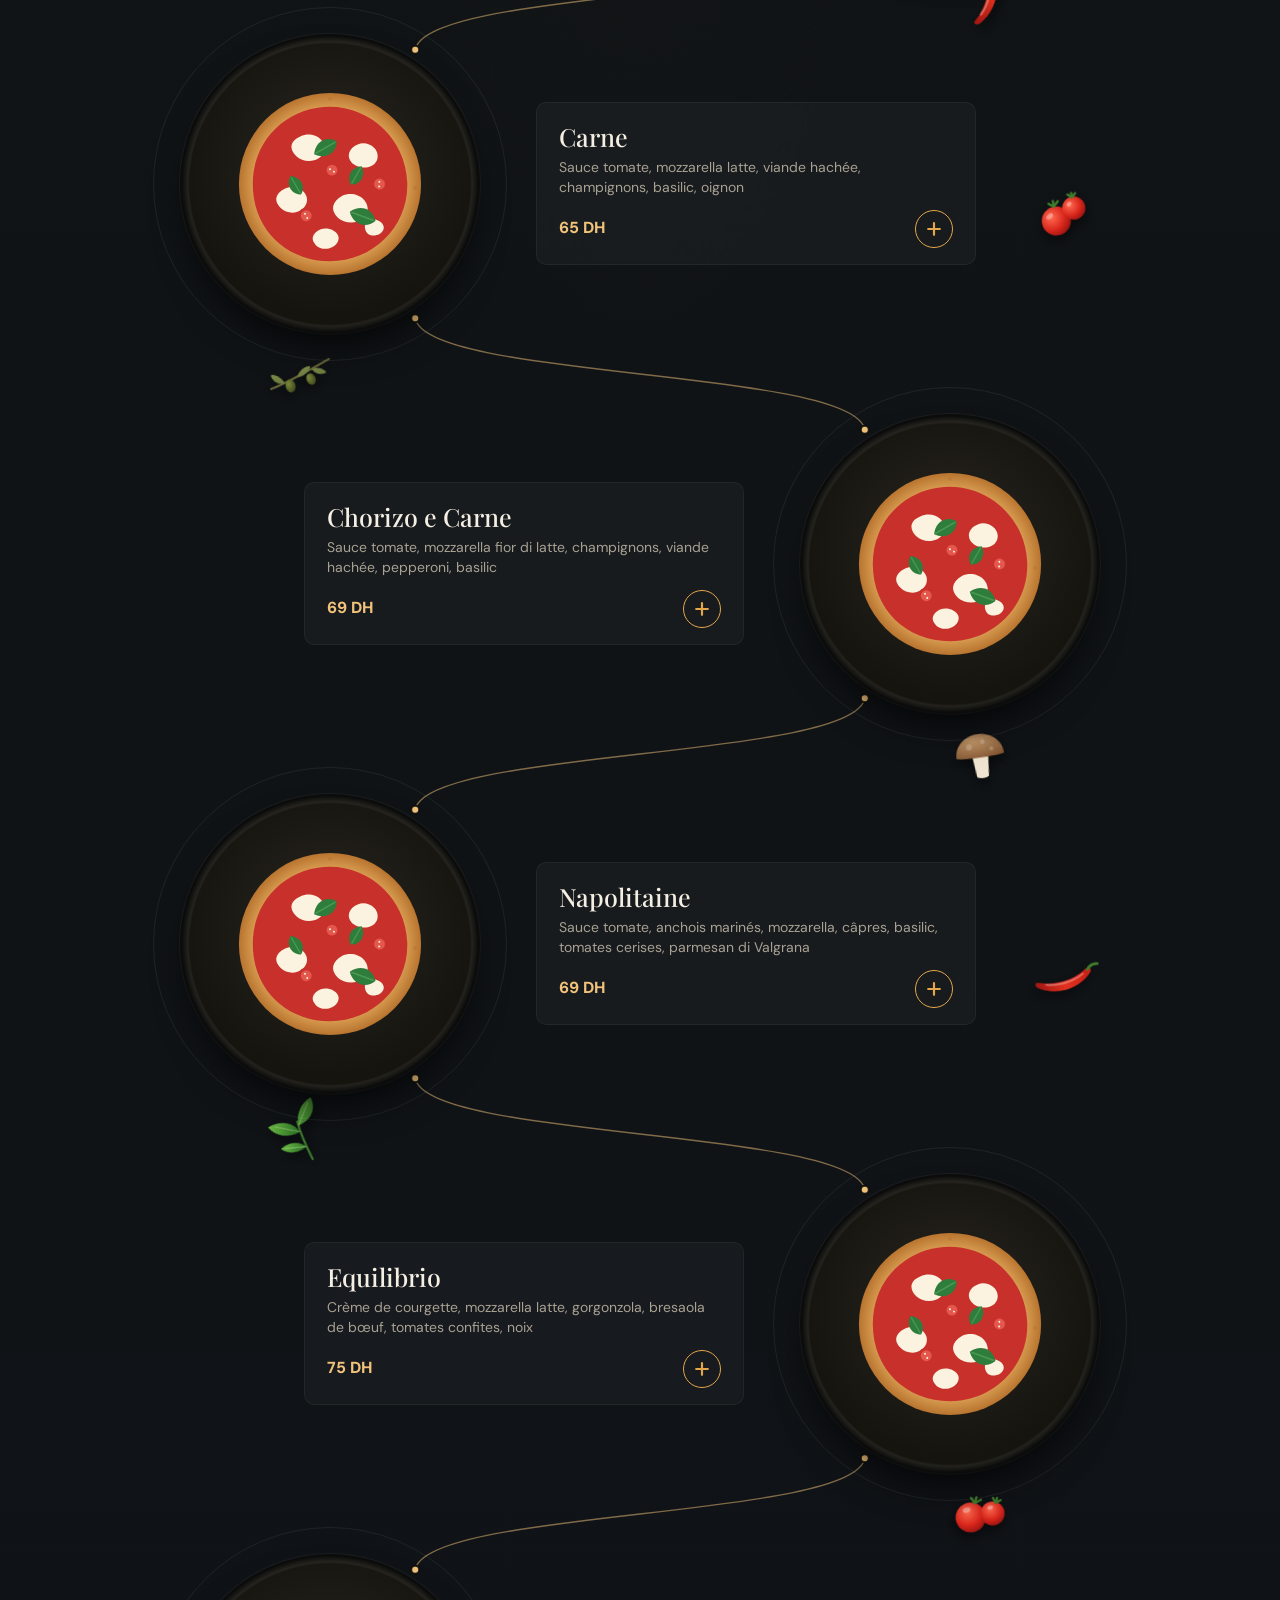
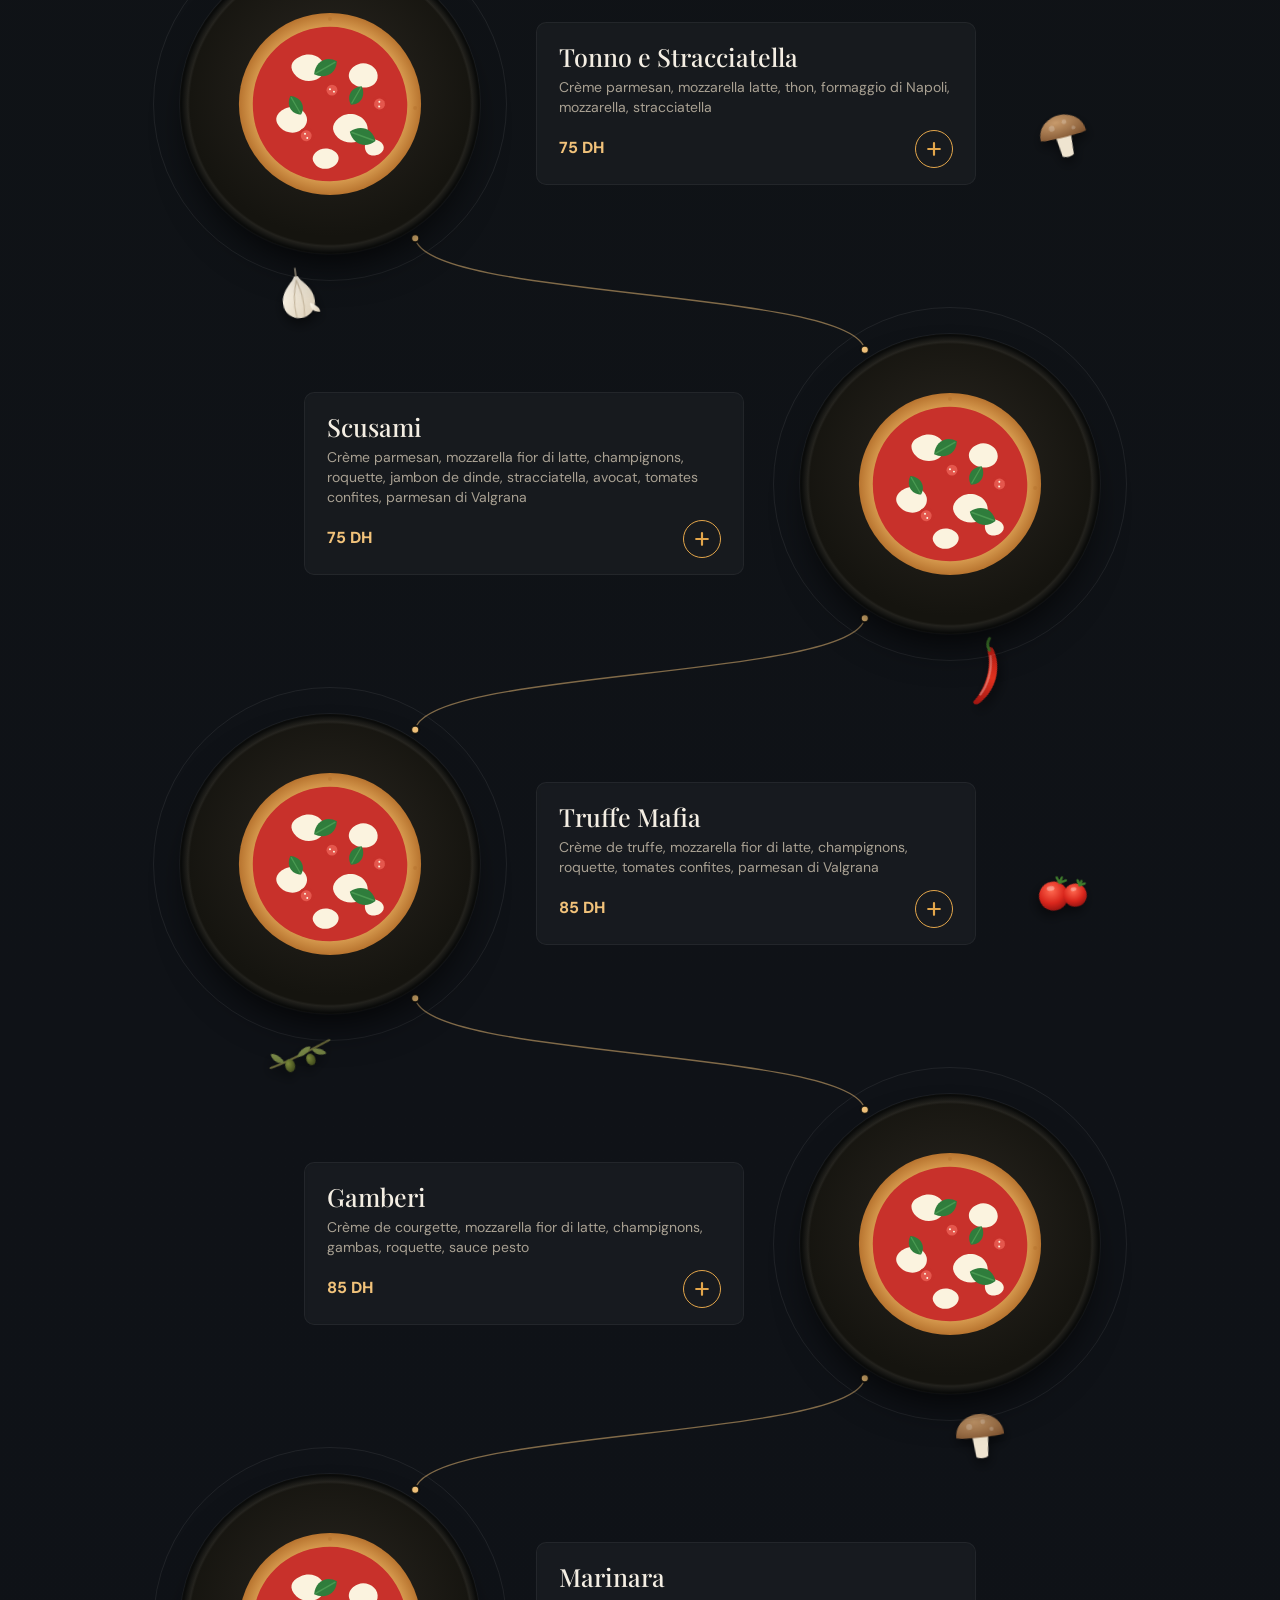
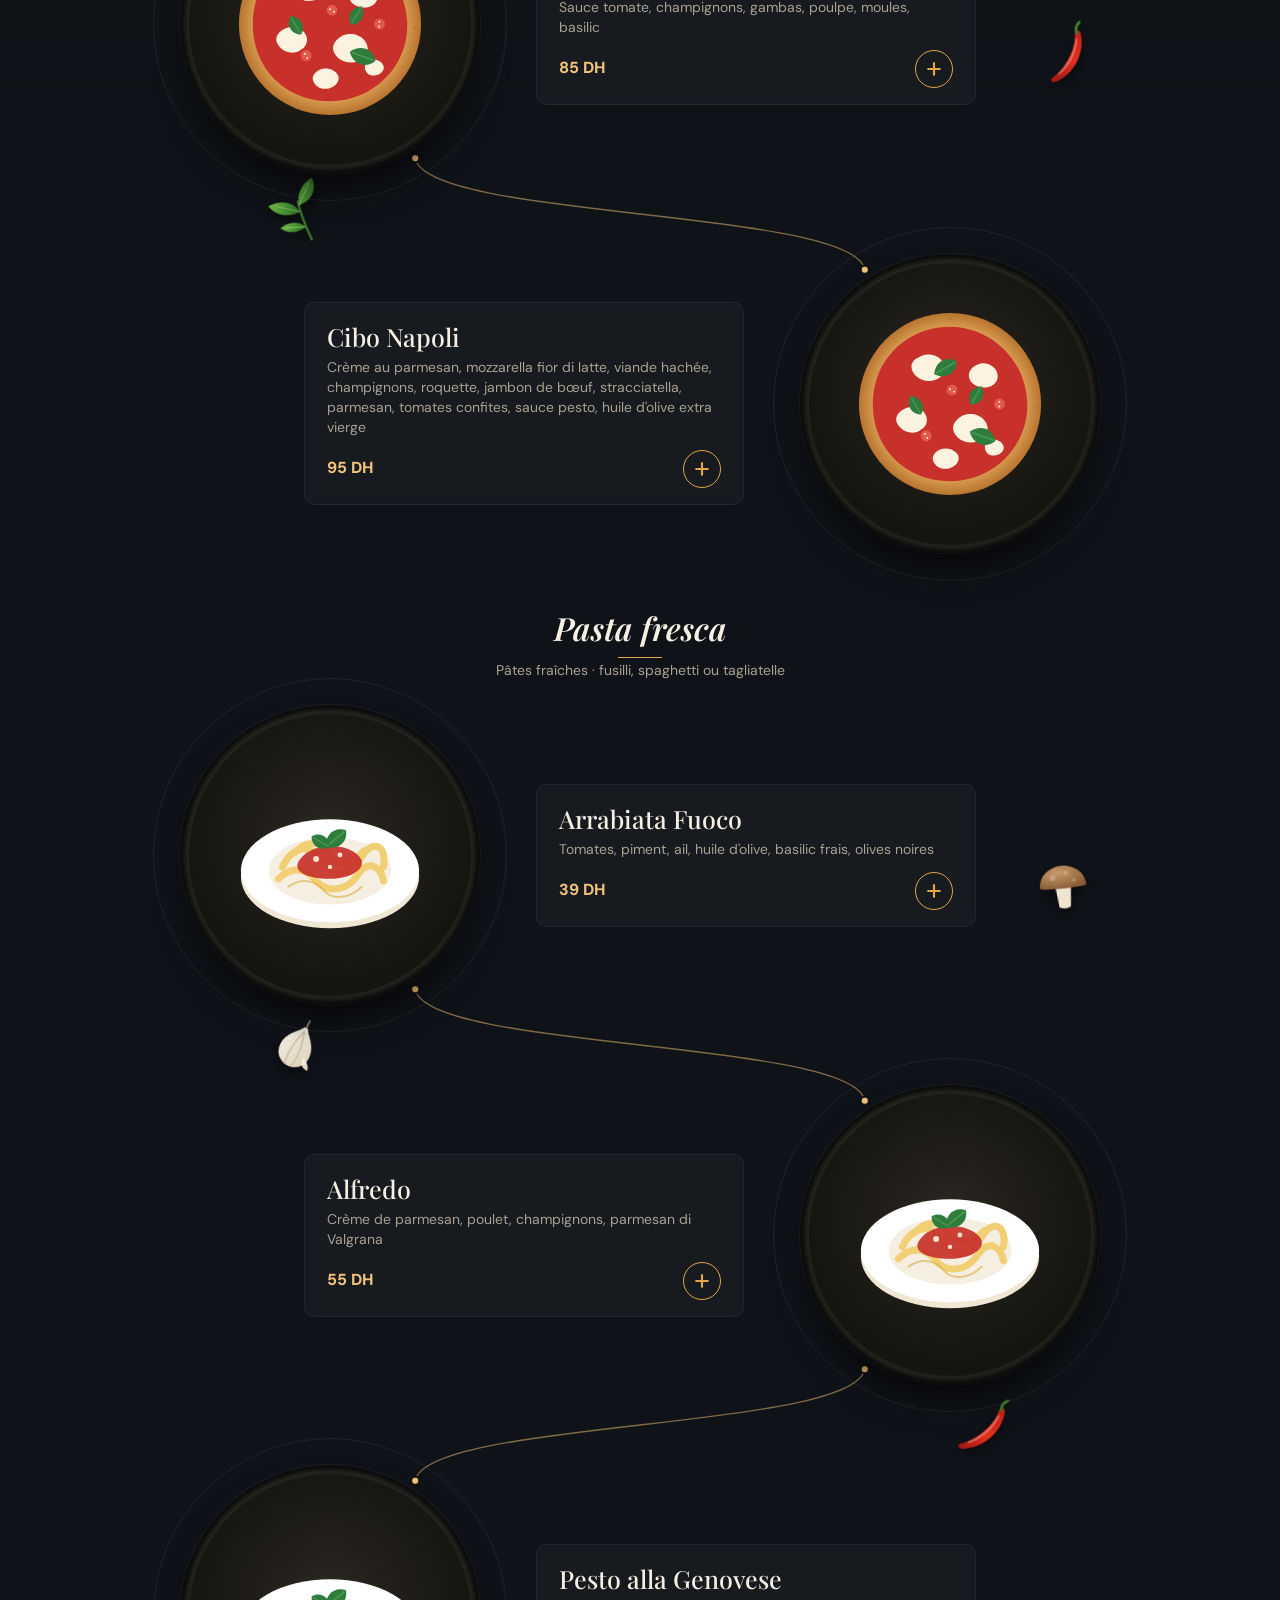
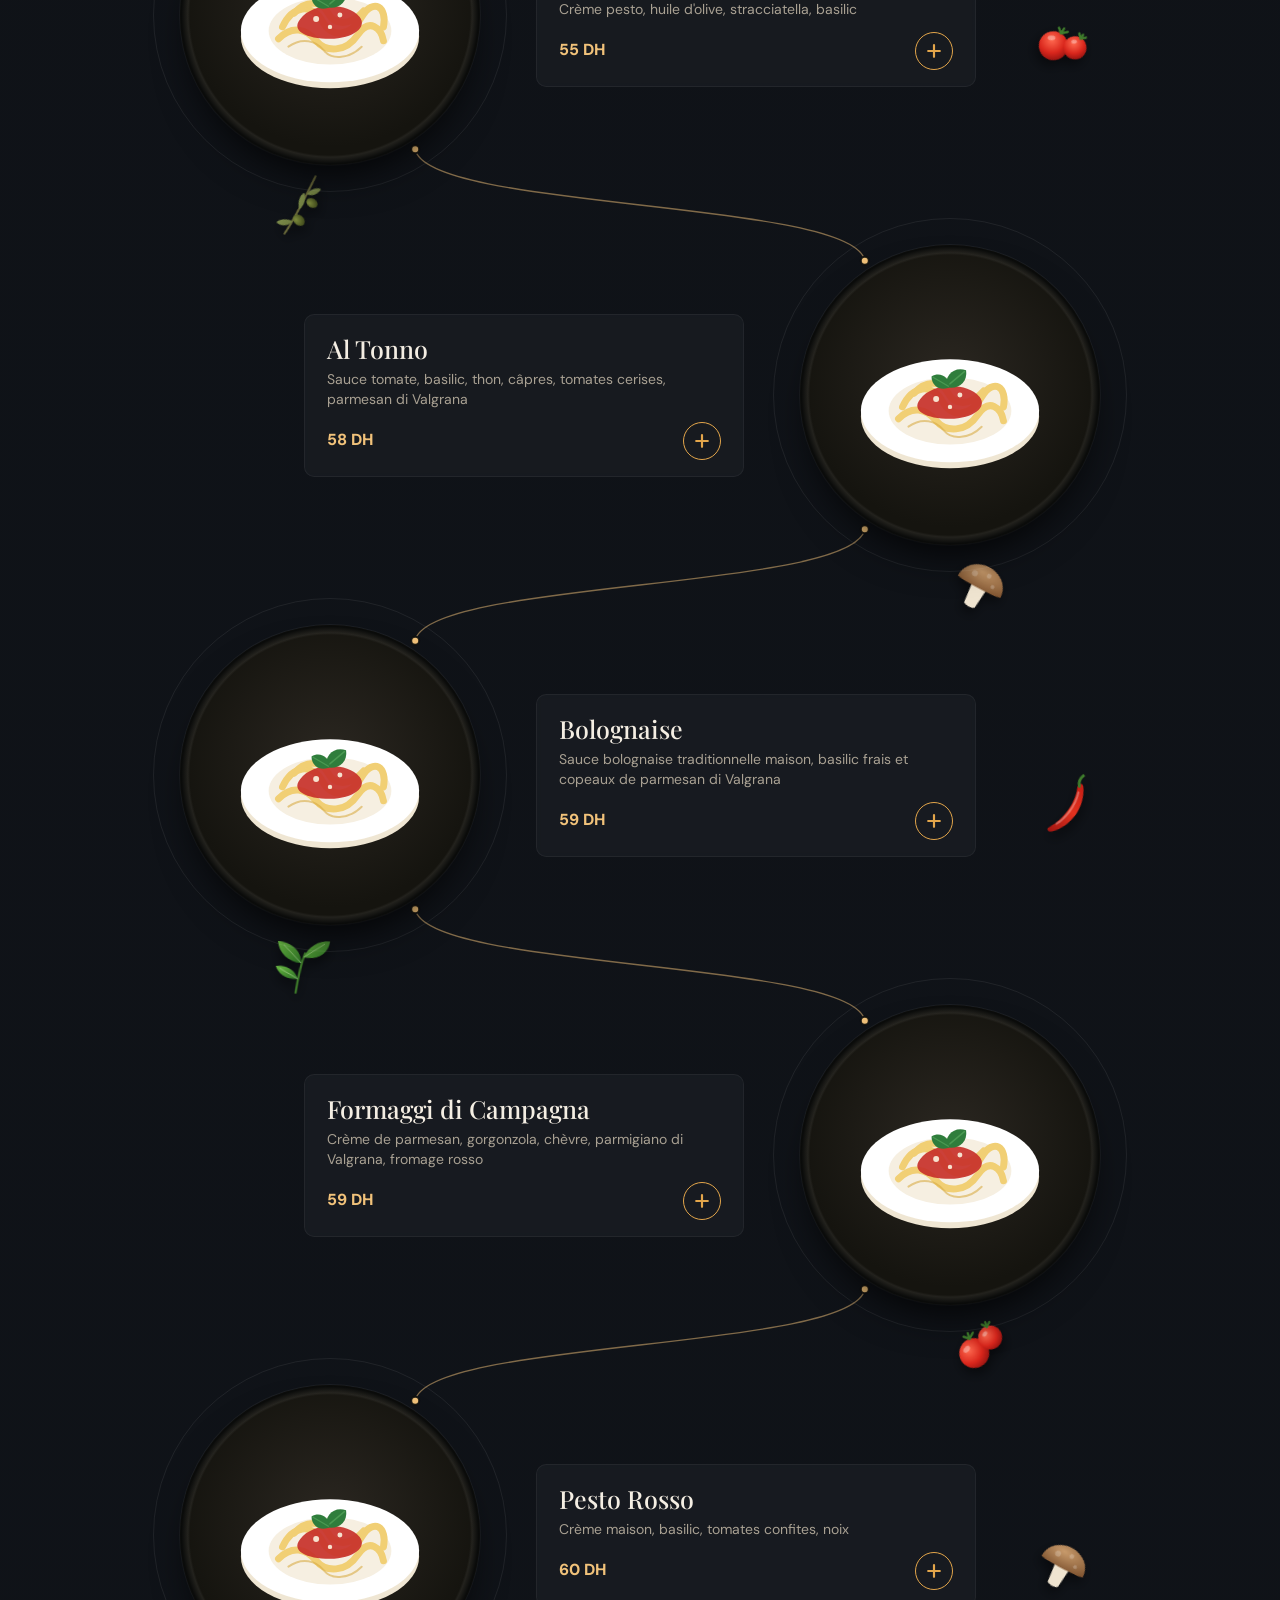
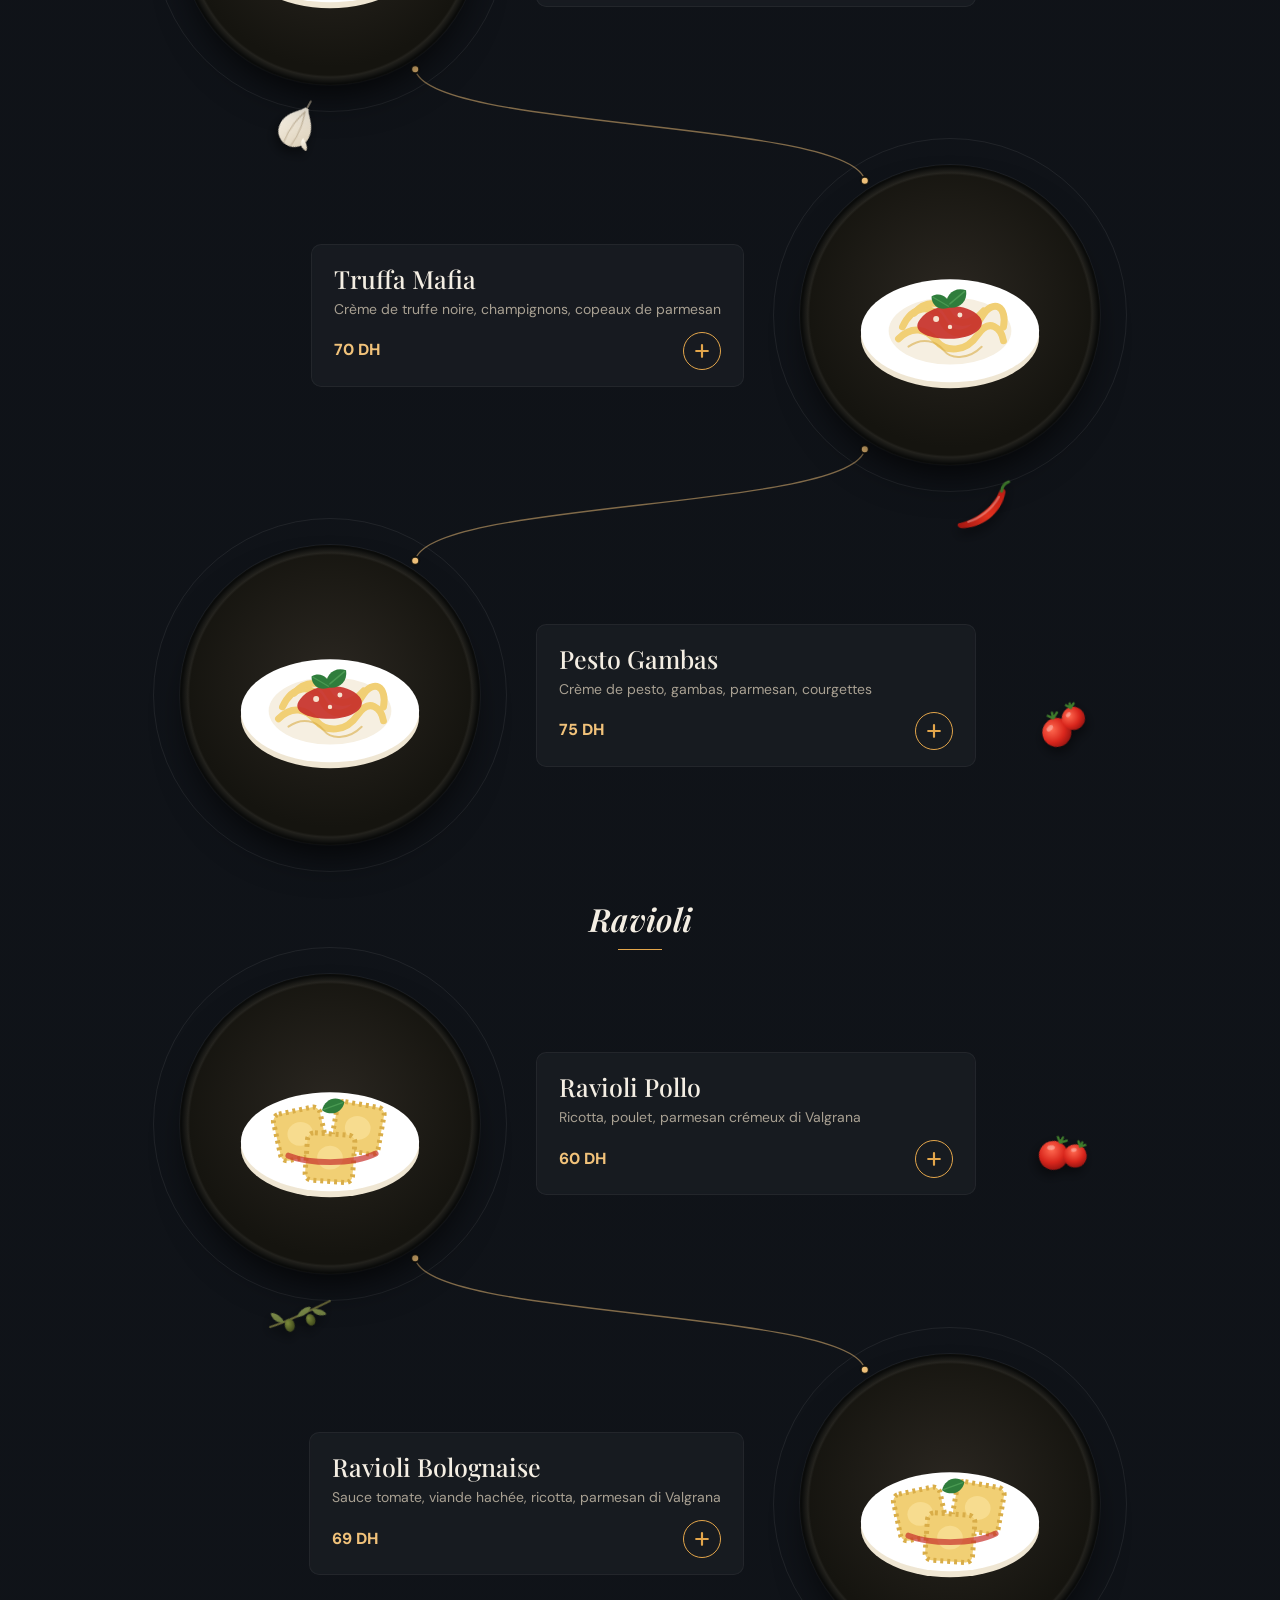
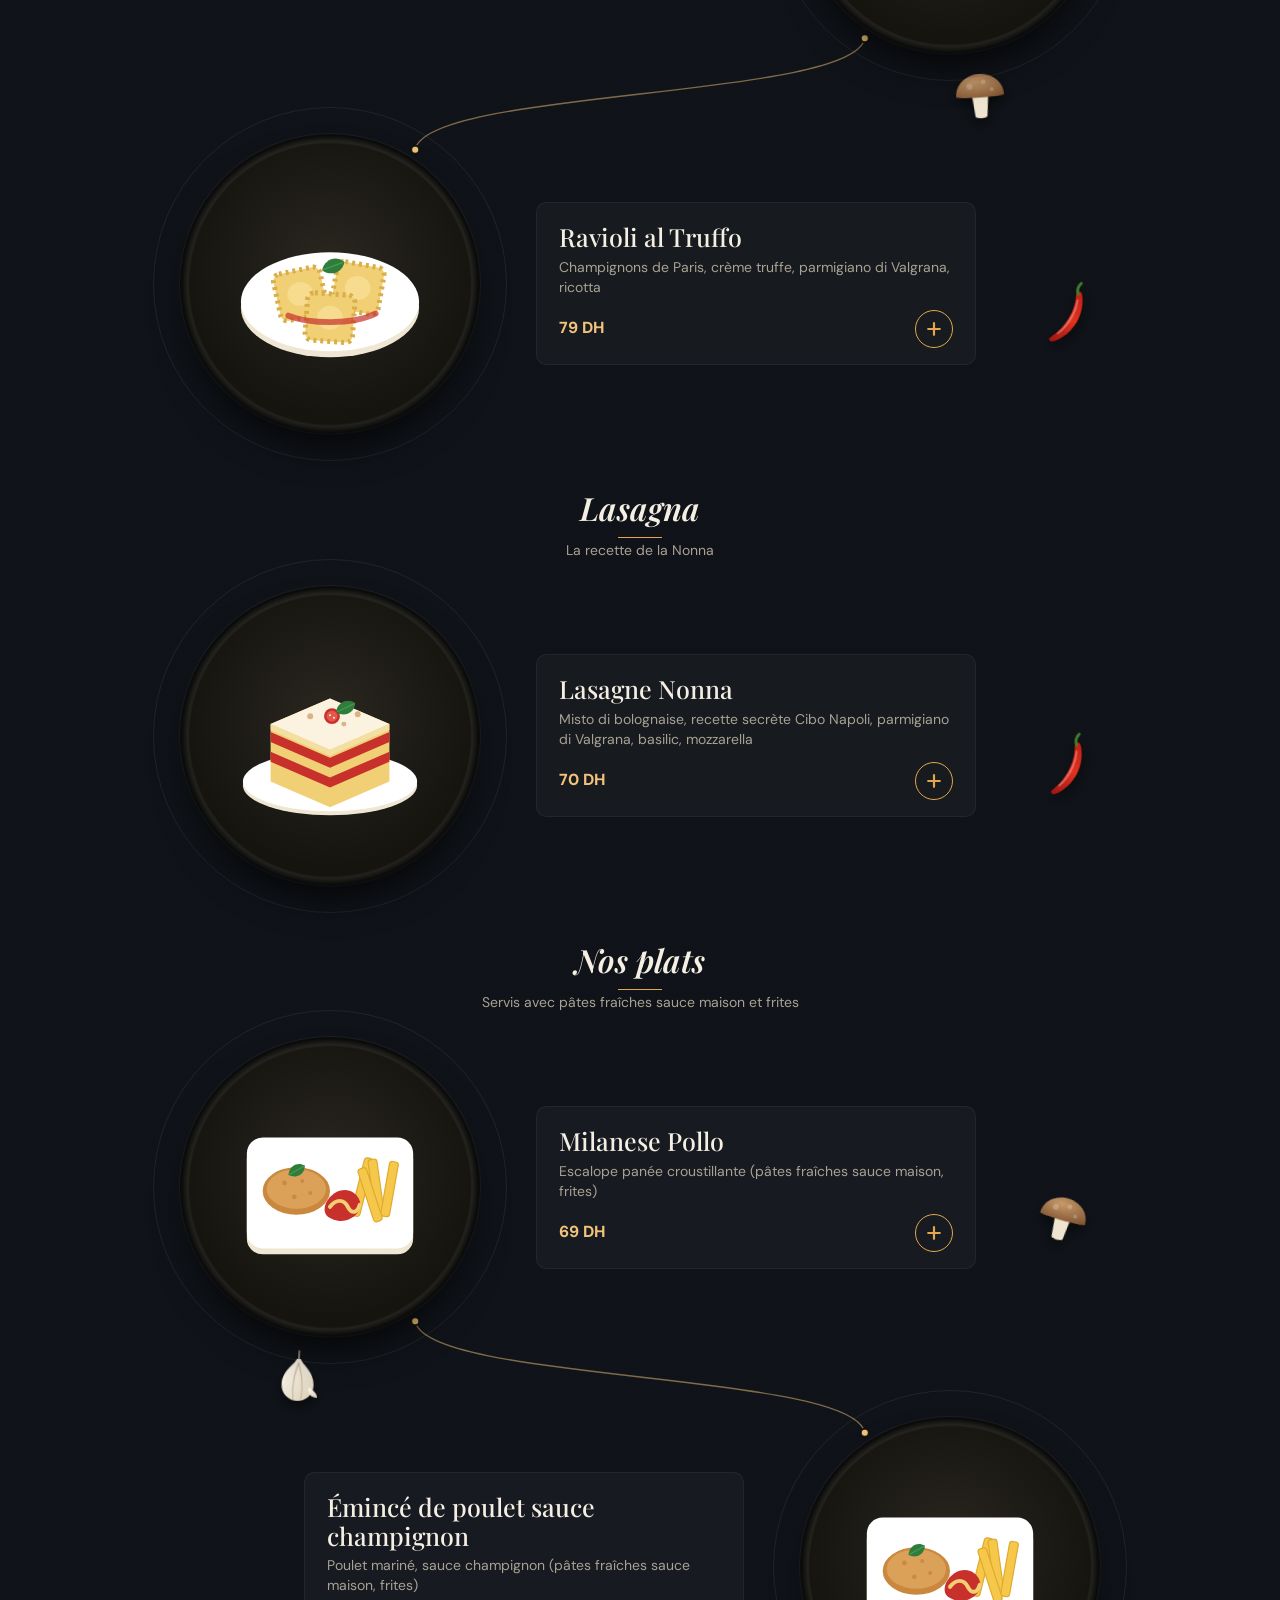
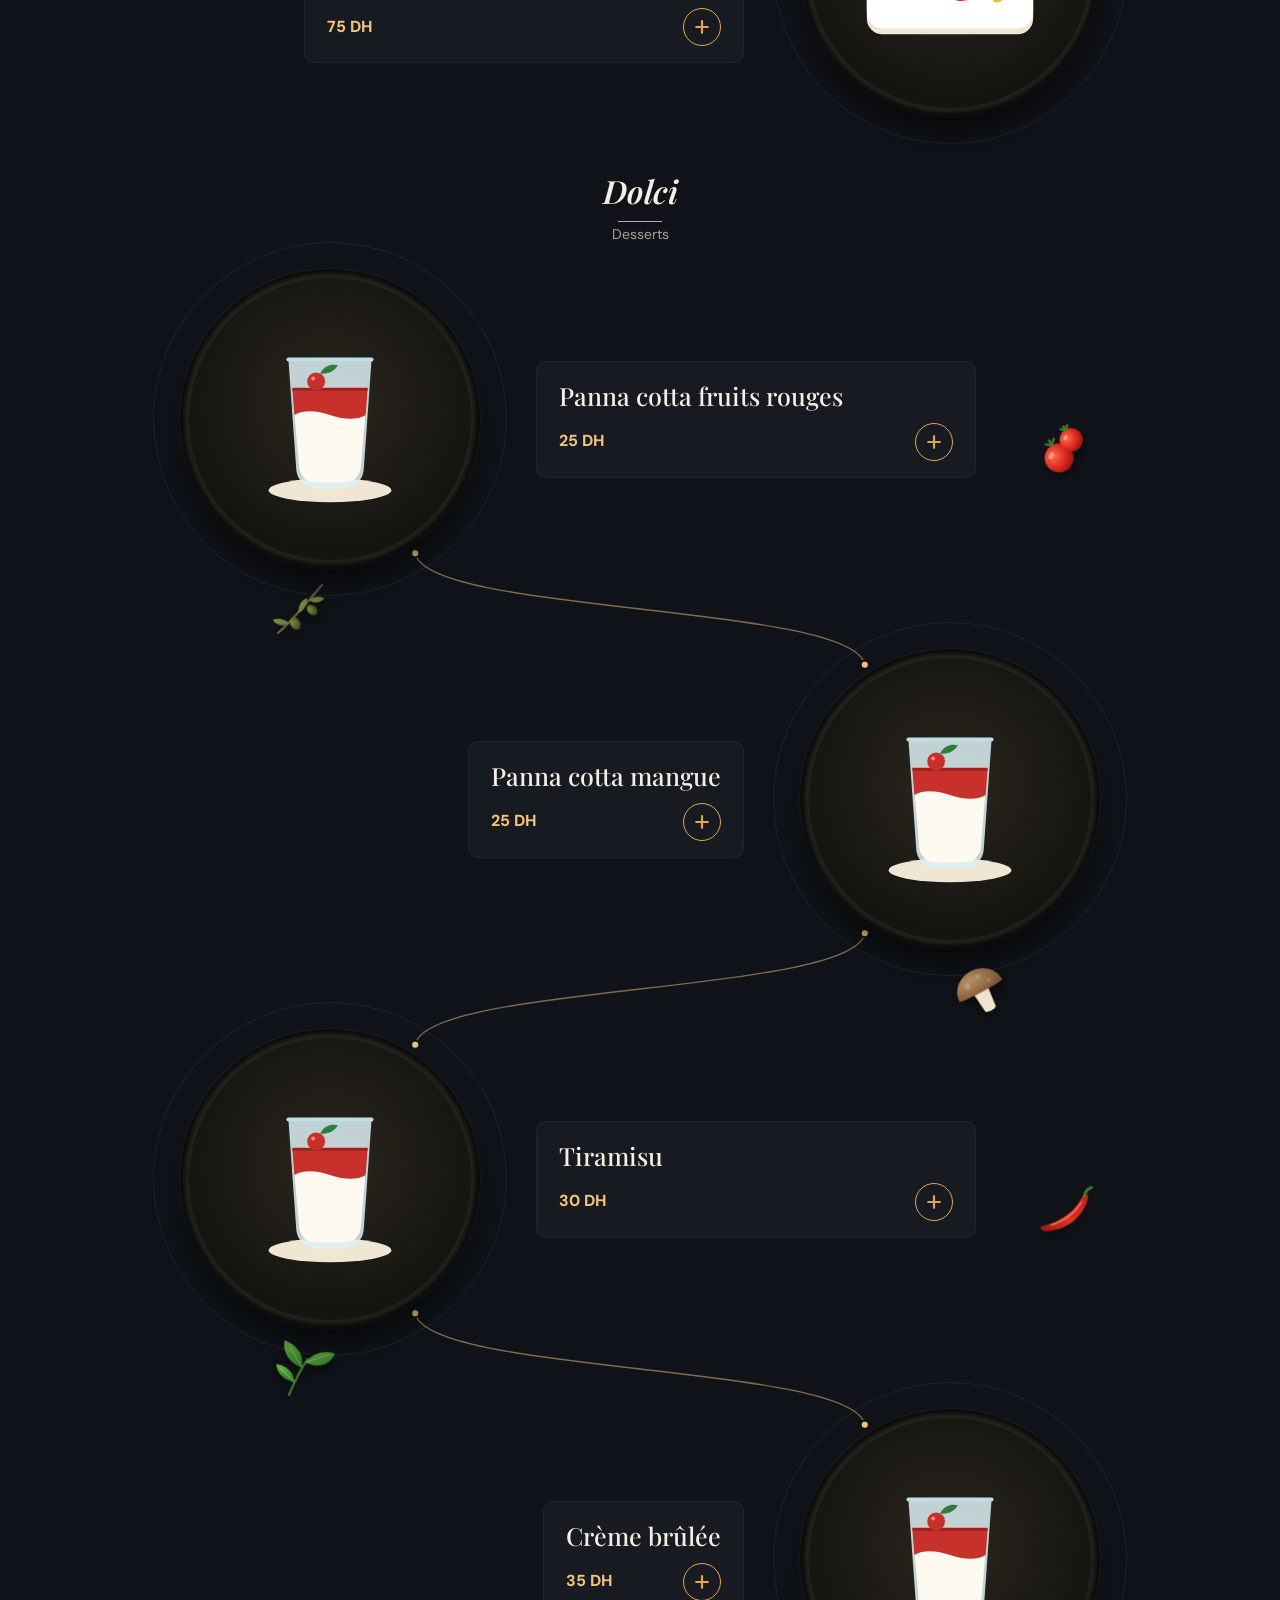
==== commit 917b6175: "Dark landing page, signature collection, story, experiences, road-map menu; intro fix for phones - I" ====
--- a/commander/index.html
+++ b/commander/index.html
@@ -37,7 +37,7 @@
   <link rel="preload" href="/assets/fonts/playfair-display-italic-latin.woff2" as="font" type="font/woff2" crossorigin>
   <link rel="preload" href="/assets/fonts/dm-sans-latin.woff2" as="font" type="font/woff2" crossorigin>
   <link rel="preload" as="image" href="/assets/brand/logo-white.webp" fetchpriority="high">
-  <link rel="stylesheet" href="/css/style.css?v=3">
+  <link rel="stylesheet" href="/css/style.css?v=4">
   <noscript><style>.intro{display:none}</style></noscript>
 </head>
 <body data-page="order">
@@ -96,7 +96,7 @@
   </div>
 
   <main id="top">
-    <section class="menu" id="menu" aria-labelledby="menu-title">
+    <section class="menu lux" id="menu" aria-labelledby="menu-title">
       <div class="wrap">
         <header class="section-head">
           <p class="eyebrow">Cibo Napoli</p>
@@ -260,12 +260,13 @@
   <div class="tracker" id="tracker" hidden></div>
   <div class="toast" id="toast" role="status" aria-live="polite"></div>
   <noscript><p class="noscript">Activez JavaScript pour commander, ou appelez le 06 34 23 53 50.</p></noscript>
-  <script src="/js/config.js?v=2"></script>
-  <script src="/js/i18n.js?v=2"></script>
+  <script src="/js/config.js?v=4"></script>
+  <script src="/js/i18n.js?v=4"></script>
   <script src="/js/menu-data.js?v=2"></script>
   <script src="/js/art.js?v=2"></script>
   <script src="/js/orders.js?v=2"></script>
-  <script src="/js/common.js?v=2"></script>
-  <script src="/js/order.js?v=2"></script>
+  <script src="/js/common.js?v=4"></script>
+  <script src="/js/roadmap.js?v=4"></script>
+  <script src="/js/order.js?v=4"></script>
 </body>
 </html>
--- a/css/style.css
+++ b/css/style.css
@@ -536,3 +536,284 @@
 .book__summary { font-weight: 700; font-size: 18px; }
 .book__done .btn { margin: 6px; }
 .section-head .status { margin-top: 12px; }
+
+/* =====================================================================================================
+   Dark showcase (« lux »): the home page sections and the menu, in the spirit of a fine-dining page.
+   Always dark, in light and dark mode alike; the rest of the site follows the theme button.
+   ===================================================================================================== */
+.lux {
+  --lux-bg: #0d0e0d;
+  --lux-bg-2: #121311;
+  --lux-card: #1a1b18;
+  --lux-card-2: #20211d;
+  --lux-line: rgba(224, 166, 75, .32);
+  --lux-line-soft: rgba(255, 255, 255, .08);
+  --lux-gold: #e3a64b;
+  --lux-gold-2: #f1c27a;
+  --lux-text: #f4eee3;
+  --lux-muted: #a9a193;
+  position: relative;
+  background: var(--lux-bg);
+  color: var(--lux-text);
+  color-scheme: dark;
+}
+body[data-page="home"], body[data-page="order"] { --header-bg: #0d0e0d; background: #0d0e0d; }
+body[data-page="home"] .topbar, body[data-page="order"] .topbar { border-bottom: 1px solid rgba(224, 166, 75, .16); }
+body[data-page="home"] .topnav a[aria-current="page"], body[data-page="order"] .topnav a[aria-current="page"] { background: transparent; color: #f1c27a; box-shadow: inset 0 -2px 0 #e3a64b; border-radius: 0; }
+
+.lux-eyebrow { display: inline-flex; align-items: center; margin: 0 0 12px; font-size: 12px; font-weight: 700; letter-spacing: .18em; text-transform: uppercase; color: var(--lux-gold); }
+.lux-eyebrow::before { content: ""; width: 28px; height: 1px; margin-right: 12px; background: currentColor; }
+.lux-eyebrow--center::after { content: ""; width: 28px; height: 1px; margin-left: 12px; background: currentColor; }
+.lux-title { margin: 0; font-family: var(--serif); font-weight: 600; font-size: 32px; font-size: clamp(30px, 7.4vw, 46px); line-height: 1.12; letter-spacing: -.005em; color: var(--lux-text); }
+.lux-title em, .hero.lux .hero__title em { font-style: italic; color: var(--lux-gold); }
+.lux-head { text-align: center; max-width: 620px; margin: 0 auto 28px; }
+.lux-lead { margin: 10px auto 0; color: var(--lux-muted); font-size: 15px; max-width: 460px; }
+.lux .center { text-align: center; }
+.lux-rule { display: flex; align-items: center; max-width: 360px; margin: 18px 0 16px; color: var(--lux-gold); }
+.lux-rule::before { content: ""; flex: 1; height: 1px; background: linear-gradient(90deg, var(--lux-line), rgba(224, 166, 75, .6)); }
+.lux-rule svg { width: 34px; height: 12px; margin-left: 8px; }
+
+.btn--gold { background: var(--lux-gold, #e3a64b); color: #1a1408; border-color: var(--lux-gold, #e3a64b); }
+.btn--gold:hover { background: #f1c27a; border-color: #f1c27a; }
+.btn--outline { background: transparent; color: var(--lux-text, var(--ink)); border: 1px solid var(--lux-line, var(--line)); }
+.btn--outline:hover { border-color: var(--lux-gold, var(--gold)); color: var(--lux-gold-2, var(--ink)); background: rgba(224, 166, 75, .06); }
+.btn--text { background: transparent; color: var(--lux-muted); border-color: transparent; min-height: 40px; padding-left: 4px; font-weight: 600; justify-content: flex-start; }
+.btn--text:hover { color: var(--lux-gold-2); }
+.lux .btn { border-radius: 6px; font-size: 13.5px; letter-spacing: .08em; text-transform: uppercase; }
+.lux .btn--text { text-transform: none; letter-spacing: 0; font-size: 14.5px; }
+.btn__arrow { width: 17px !important; height: 17px !important; margin: 0 0 0 10px !important; }
+.lux .status { background: rgba(255, 255, 255, .04); border-color: var(--lux-line-soft); color: var(--lux-text); }
+
+/* ---------- Hero ---------- */
+.hero.lux { background:
+  radial-gradient(ellipse 60% 70% at 78% 42%, rgba(227, 166, 75, .16), transparent 70%), var(--lux-bg); }
+.hero.lux .hero__in { padding: 30px 16px 46px; grid-gap: 18px; }
+.hero.lux .hero__title { font-style: normal; font-weight: 600; color: var(--lux-text); font-size: 40px; font-size: clamp(38px, 10.5vw, 70px); line-height: 1.04; }
+.hero.lux .hero__title em { display: block; }
+.hero__lead { margin: 0 0 6px; max-width: 420px; color: var(--lux-muted); font-size: 16px; }
+.hero.lux .hero__cta { grid-template-columns: auto auto; justify-content: start; grid-gap: 10px; margin: 18px 0 8px; max-width: none; }
+.hero.lux .hero__cta .btn { min-height: 48px; padding: 10px 18px; }
+.hero.lux .hero__cta .btn--text { min-height: 36px; padding: 6px 2px; justify-self: start; }
+@media (max-width: 479px) {
+  .hero.lux .hero__cta { grid-template-columns: 1fr 1fr; }
+  .hero.lux .hero__cta .btn:not(.btn--text) { padding: 10px 10px; font-size: 12.5px; letter-spacing: .05em; }
+  .hero.lux .hero__cta .btn--outline .btn__arrow { display: none; }
+  .hero.lux .hero__facts li { flex-direction: column; }
+  .hero.lux .hero__facts svg { margin: 0 0 6px; }
+}
+.hero.lux .hero__facts { display: grid; grid-template-columns: repeat(3, minmax(0, 1fr)); margin: 22px 0 0; color: var(--lux-muted); font-size: 12.5px; max-width: 520px; }
+.hero.lux .hero__facts li { display: flex; align-items: flex-start; margin: 0; padding: 0 10px; border-left: 1px solid var(--lux-line); line-height: 1.35; }
+.hero.lux .hero__facts li:first-child { padding-left: 0; border-left: 0; }
+.hero.lux .hero__facts li::before { display: none; }
+.hero.lux .hero__facts svg { flex: 0 0 auto; width: 22px; height: 22px; margin-right: 8px; color: var(--lux-gold); }
+.hero.lux .hero__facts strong { display: block; color: var(--lux-gold); font-size: 11px; letter-spacing: .1em; text-transform: uppercase; margin-bottom: 2px; }
+.hero.lux .hero__media { order: -1; }
+.hero__stage { position: relative; width: 84vw; max-width: 560px; margin: 0 auto; }
+.hero__stage::before { content: ""; display: block; padding-top: 100%; }
+/* the warm light under the plate */
+.hero__glow { position: absolute; left: -8%; right: -8%; top: 30%; bottom: -16%; border-radius: 50%; background:
+  radial-gradient(ellipse 50% 42% at 50% 62%, rgba(255, 176, 74, .62), rgba(227, 120, 40, .28) 45%, transparent 72%);
+  filter: blur(18px); animation: glow 5s ease-in-out infinite alternate; }
+@keyframes glow { from { opacity: .82; transform: scale(.97); } to { opacity: 1; transform: scale(1.03); } }
+.hero__dust { position: absolute; top: -6%; right: -4%; bottom: -6%; left: -4%; pointer-events: none; opacity: .5;
+  background-image: radial-gradient(circle, rgba(255, 245, 225, .8) 0 1px, transparent 1.6px), radial-gradient(circle, rgba(227, 166, 75, .7) 0 1px, transparent 1.4px);
+  background-size: 37px 41px, 53px 47px; background-position: 0 0, 19px 23px;
+  -webkit-mask-image: radial-gradient(circle at 50% 50%, transparent 46%, #000 52%, transparent 72%); mask-image: radial-gradient(circle at 50% 50%, transparent 46%, #000 52%, transparent 72%); }
+.hero.lux .hero__plate { position: absolute; top: 4%; left: 4%; width: 92%; max-width: none; margin: 0; padding: 0; background: none; border-radius: 50%;
+  box-shadow: 0 34px 50px -18px rgba(0, 0, 0, .85), 0 10px 70px -10px rgba(255, 160, 60, .35); }
+.hero.lux .hero__pizza { width: 100%; filter: none; }
+.hero__leaf { position: absolute; width: 15%; height: auto; filter: drop-shadow(0 6px 8px rgba(0, 0, 0, .55)); pointer-events: none; }
+.hero__badge { position: absolute; right: 0; bottom: 2%; width: 26%; min-width: 92px; max-width: 132px; aspect-ratio: 1; border-radius: 50%; padding: 5px; border: 1px solid var(--lux-line); background: rgba(13, 14, 13, .55); -webkit-backdrop-filter: blur(4px); backdrop-filter: blur(4px); }
+.hero__badge::before { content: ""; display: block; padding-top: 100%; float: left; }
+.hero__badge-in { position: absolute; top: 5px; right: 5px; bottom: 5px; left: 5px; display: flex; flex-direction: column; align-items: center; justify-content: center; border-radius: 50%; border: 1px solid rgba(224, 166, 75, .5); padding: 0 16%; text-align: center; }
+.hero__badge img { width: 100%; height: auto; }
+.hero__badge-in span { margin-top: 4px; font-size: 6.5px; font-weight: 700; letter-spacing: .14em; text-transform: uppercase; color: var(--lux-gold); line-height: 1.3; }
+@media (min-width: 900px) {
+  .hero.lux .hero__in { grid-template-columns: 1fr 1fr; grid-gap: 40px; padding: 56px 24px 80px; min-height: calc(100vh - var(--top-h)); min-height: min(860px, calc(100vh - var(--top-h))); }
+  .hero.lux .hero__media { order: 0; }
+  .hero__stage { width: 100%; }
+  .hero__badge-in span { font-size: 8px; }
+}
+
+/* ---------- Signature collection ---------- */
+.sig { padding: 56px 0 60px; background: linear-gradient(var(--lux-bg), var(--lux-bg-2)); }
+.sig__list { display: grid; grid-template-columns: repeat(2, minmax(0, 1fr)); grid-gap: 12px; margin-bottom: 30px; }
+.sig__card { display: flex; flex-direction: column; padding: 10px; border-radius: 14px; background: linear-gradient(180deg, var(--lux-card-2), var(--lux-card)); border: 1px solid var(--lux-line); transition: transform .25s ease, box-shadow .25s ease, border-color .25s; }
+.sig__card:hover { transform: translateY(-4px); border-color: rgba(224, 166, 75, .6); box-shadow: 0 18px 40px -20px rgba(227, 166, 75, .35); }
+.sig__media { position: relative; border-radius: 10px; overflow: hidden; background: #0f100e; }
+.sig__media::before { content: ""; display: block; padding-top: 100%; }
+.sig__media img { position: absolute; top: 0; left: 0; width: 100%; height: 100%; object-fit: cover; }
+.sig__media.is-soon { background: radial-gradient(circle at 50% 45%, #2a2620, #12120f 70%); border: 1px dashed rgba(224, 166, 75, .35); }
+.sig__art { position: absolute; top: 12%; left: 14%; width: 72%; height: 66%; opacity: .9; }
+.sig__art svg { width: 100%; height: 100%; }
+.sig__soon { position: absolute; left: 0; right: 0; bottom: 8px; display: flex; align-items: center; justify-content: center; font-size: 10.5px; font-weight: 700; letter-spacing: .1em; text-transform: uppercase; color: var(--lux-muted); }
+.sig__soon svg { width: 14px; height: 14px; margin-right: 5px; }
+.sig__name { margin: 12px 4px 0; font-family: var(--serif); font-weight: 600; font-size: 17px; line-height: 1.2; color: var(--lux-gold); }
+.sig__desc { margin: 6px 4px 0; font-size: 12px; line-height: 1.45; color: var(--lux-muted); display: -webkit-box; -webkit-line-clamp: 2; -webkit-box-orient: vertical; overflow: hidden; }
+.sig__foot { display: flex; align-items: center; justify-content: space-between; margin-top: auto; padding: 12px 4px 2px; }
+.sig__price { font-weight: 700; font-size: 17px; color: var(--lux-text); }
+.sig__add { width: 36px; height: 36px; border-radius: 50%; border: 1px solid var(--lux-line); background: transparent; color: var(--lux-gold); display: flex; align-items: center; justify-content: center; cursor: pointer; transition: background .2s, color .2s, transform .15s; }
+.sig__add:hover { background: var(--lux-gold); color: #1a1408; }
+.sig__add:active { transform: scale(.9); }
+.sig__add.is-added { animation: pop .45s ease; }
+.sig__add svg { width: 18px; height: 18px; }
+@media (min-width: 900px) {
+  .sig { padding: 84px 0 90px; }
+  .sig__list { grid-template-columns: repeat(4, minmax(0, 1fr)); grid-gap: 22px; }
+  .sig__card { padding: 12px; }
+  .sig__name { font-size: 19px; }
+  .sig__desc { font-size: 12.5px; }
+}
+
+/* ---------- Our story ---------- */
+.story.lux { background: var(--lux-bg-2); padding: 60px 0; }
+.story.lux .story__in { display: grid; grid-template-columns: 1fr; grid-gap: 34px; align-items: center; }
+.story.lux .lux-title { margin-bottom: 16px; }
+.story.lux .story__text p { margin: 0 0 14px; color: var(--lux-muted); font-size: 15px; max-width: 520px; }
+.story.lux .story__quote { font-family: var(--serif); font-style: italic; font-size: 19px; line-height: 1.4; color: var(--lux-text) !important; border-left: 2px solid var(--lux-gold); padding-left: 14px; }
+.story__sign { margin: 6px 0 0 !important; font-family: var(--script); font-size: 38px !important; line-height: 1.1; color: var(--lux-gold) !important; }
+.story__stats { list-style: none; display: grid; grid-template-columns: repeat(3, minmax(0, 1fr)); margin: 22px 0 0; padding: 0; max-width: 460px; }
+.story__stats li { padding: 0 12px; border-left: 1px solid var(--lux-line); }
+.story__stats li:first-child { padding-left: 0; border-left: 0; }
+.story__stats strong { display: block; font-family: var(--serif); font-size: 30px; font-weight: 600; line-height: 1.1; color: var(--lux-gold); }
+.story__stats span { display: block; margin-top: 4px; font-size: 12px; line-height: 1.3; color: var(--lux-muted); }
+.story__photos { display: grid; grid-template-columns: 1.6fr 1fr; grid-template-rows: 1fr 1fr; grid-gap: 12px; aspect-ratio: 1.45; min-height: 240px; }
+.ph { position: relative; margin: 0; border-radius: 14px; overflow: hidden; background: var(--lux-card); border: 1px solid var(--lux-line); }
+.ph--team { grid-row: 1 / 3; }
+.ph img { position: absolute; top: 0; left: 0; width: 100%; height: 100%; object-fit: cover; }
+.ph.is-soon { border-style: dashed; background:
+  repeating-linear-gradient(135deg, rgba(255, 255, 255, .025) 0 12px, transparent 12px 24px),
+  radial-gradient(circle at 50% 40%, #24221d, #141412 75%); }
+.ph__in { position: absolute; top: 0; right: 0; bottom: 0; left: 0; display: flex; flex-direction: column; align-items: center; justify-content: center; padding: 10px; text-align: center; color: var(--lux-muted); font-size: 12px; line-height: 1.35; }
+.ph__in svg { width: 30px; height: 30px; margin-bottom: 8px; color: var(--lux-gold); }
+.ph--team .ph__in svg { width: 40px; height: 40px; }
+.ph--team .ph__in { font-size: 13.5px; }
+@media (min-width: 900px) {
+  .story.lux { padding: 96px 0; }
+  .story.lux .story__in { grid-template-columns: .9fr 1.1fr; grid-gap: 56px; }
+  .story__photos { min-height: 420px; aspect-ratio: auto; }
+}
+
+/* ---------- Unforgettable experiences ---------- */
+.reviews.lux { padding: 60px 0 56px; }
+.xp__head { display: flex; flex-wrap: wrap; align-items: flex-end; justify-content: space-between; margin-bottom: 26px; }
+.xp__head > div:first-child { margin-right: 20px; }
+.xp__score { display: grid; grid-template-columns: auto auto; grid-gap: 4px 10px; align-items: center; justify-items: start; margin-top: 16px; }
+.xp__faces { display: flex; }
+.xp__faces span { width: 32px; height: 32px; margin-left: -8px; border-radius: 50%; border: 2px solid var(--lux-bg); background: linear-gradient(135deg, #2f6b40, #1e5c34); color: #fff; font-family: var(--serif); font-weight: 600; font-size: 14px; display: flex; align-items: center; justify-content: center; }
+.xp__faces span:nth-child(2) { background: linear-gradient(135deg, #c8252c, #8f1a1f); }
+.xp__faces span:nth-child(3) { background: linear-gradient(135deg, #e3a64b, #a8742a); color: #1a1408; }
+.xp__faces span:first-child { margin-left: 0; }
+.xp__stars { color: var(--lux-gold); letter-spacing: 2px; font-size: 18px; }
+.xp__src { grid-column: 1 / -1; font-size: 13px; color: var(--lux-muted); }
+.xp__track { position: relative; }
+.reviews.lux .reviews__list { display: flex; grid-gap: 0; overflow-x: auto; scroll-snap-type: x mandatory; scrollbar-width: none; margin: 0 -16px 18px; padding: 14px 16px 10px; -webkit-overflow-scrolling: touch; }
+.reviews.lux .reviews__list::-webkit-scrollbar { display: none; }
+.reviews.lux .review { flex: 0 0 84%; margin-right: 14px; scroll-snap-align: center; display: flex; flex-direction: column; padding: 20px 20px 18px; border-radius: 16px; background: linear-gradient(180deg, var(--lux-card-2), var(--lux-card)); border: 1px solid var(--lux-line); box-shadow: none; color: var(--lux-text); }
+.reviews.lux .review:last-child { margin-right: 0; }
+.review__top { display: flex; align-items: center; }
+.reviews.lux .review__avatar { width: 42px; height: 42px; margin-right: 12px; font-size: 18px; background: linear-gradient(135deg, #2f6b40, #1e5c34); border: 2px solid rgba(224, 166, 75, .5); }
+.reviews.lux .review__stars { color: var(--lux-gold); font-size: 15px; letter-spacing: 2px; }
+.review__mark { margin-left: auto; font-family: var(--serif); font-size: 58px; line-height: .6; height: 28px; color: var(--lux-gold); }
+.reviews.lux .review__text { flex: 1; margin: 16px 0 16px; font-size: 14.5px; line-height: 1.6; color: rgba(244, 238, 227, .88); }
+.reviews.lux .review__who { display: block; padding-top: 14px; border-top: 1px solid var(--lux-line); }
+.review__name { display: block; color: var(--lux-gold); font-weight: 700; font-size: 14px; }
+.reviews.lux .review__src { display: block; margin: 2px 0 0; color: var(--lux-muted); font-size: 12.5px; font-weight: 500; }
+.xp__arrow { position: absolute; top: 50%; z-index: 2; width: 40px; height: 40px; margin-top: -20px; border-radius: 50%; border: 1px solid var(--lux-line); background: rgba(13, 14, 13, .8); color: var(--lux-gold); display: none; align-items: center; justify-content: center; cursor: pointer; }
+.xp__arrow svg { width: 20px; height: 20px; }
+.xp__arrow:hover { background: var(--lux-gold); color: #1a1408; }
+.xp__arrow--prev { left: -6px; }
+.xp__arrow--next { right: -6px; }
+@media (min-width: 900px) { .xp__track.is-scrollable .xp__arrow { display: flex; } }
+.xp__dots { display: flex; justify-content: center; margin-bottom: 26px; }
+.xp__dots button { width: 9px; height: 9px; margin: 0 5px; padding: 0; border-radius: 50%; border: 1px solid var(--lux-gold); background: transparent; cursor: pointer; }
+.xp__dots button[aria-current="true"] { background: var(--lux-gold); }
+.xp__track:not(.is-scrollable) + .xp__dots { visibility: hidden; }
+@media (min-width: 900px) {
+  .reviews.lux { padding: 90px 0 80px; }
+  .xp__score { justify-items: end; margin-top: 0; }
+  .xp__src { text-align: right; }
+  .reviews.lux .reviews__list { margin: 0 0 18px; padding: 18px 0 10px; overflow: visible; align-items: stretch; }
+  .reviews.lux .review { flex: 1 1 0; margin-right: 22px; }
+  .reviews.lux .review:nth-child(2) { transform: translateY(-14px); border-color: rgba(224, 166, 75, .55); }
+  .xp__arrow--prev { left: -56px; }
+  .xp__arrow--next { right: -56px; }
+}
+
+/* ---------- Menu: the road map ---------- */
+.menu.lux { padding: 40px 0 30px; background:
+  radial-gradient(ellipse 70% 40% at 50% 0%, rgba(227, 166, 75, .10), transparent 70%),
+  linear-gradient(#111613, #0f1217 40%, #10141a); }
+.menu.lux .section-head .eyebrow { font-family: var(--sans); font-size: 12px; font-weight: 700; letter-spacing: .18em; text-transform: uppercase; color: var(--lux-gold); }
+.menu.lux .section-title, .menu.lux .cat__title { font-style: italic; color: var(--lux-text); }
+.menu.lux .section-lead, .menu.lux .cat__sub { color: var(--lux-muted); }
+.menu.lux .cat-tile { background: var(--lux-card); border-color: var(--lux-line-soft); box-shadow: none; }
+.menu.lux .cat-tile:hover { border-color: var(--lux-line); }
+.menu.lux .cat-tile__media { background-color: #191a17 !important; }
+.menu.lux .cat-tile__name { color: var(--lux-text); }
+.menu.lux .cat-tile__meta { color: var(--lux-muted); }
+.menu.lux .chips-bar { background: rgba(14, 17, 20, .92); border-bottom-color: var(--lux-line-soft); }
+.menu.lux .chip { background: transparent; border-color: var(--lux-line-soft); color: var(--lux-text); }
+.menu.lux .chip.is-active { background: var(--lux-gold); border-color: var(--lux-gold); color: #1a1408; }
+.menu.lux .cat { padding-top: 46px; }
+.menu.lux .cat__head { text-align: center; margin-bottom: 24px; }
+.menu.lux .cat__title { font-size: 32px; }
+.menu.lux .cat__title::after { content: ""; display: block; width: 44px; height: 1px; margin: 12px auto 0; background: var(--lux-gold); }
+
+.dishes.road { position: relative; display: block; max-width: 920px; margin: 0 auto; }
+.road__line { position: absolute; top: 0; left: 0; z-index: 0; overflow: visible; pointer-events: none; }
+.road__path { fill: none; stroke: rgba(241, 194, 122, .5); stroke-width: 1.4; stroke-dashoffset: 0; transition: stroke-dashoffset 1.6s ease; }
+.dishes.road.is-waiting .road__path { stroke-dashoffset: var(--len); }
+.road__dot { fill: #f1c27a; stroke: rgba(13, 14, 13, .9); stroke-width: 2; }
+.road__veg { transition: opacity .8s ease .6s; filter: drop-shadow(0 6px 6px rgba(0, 0, 0, .5)); }
+.dishes.road.is-waiting .road__veg, .dishes.road.is-waiting .road__dot { opacity: 0; }
+.road__dot { transition: opacity .6s ease .4s; }
+
+.road .dish { position: relative; z-index: 1; display: grid; grid-template-columns: 44% 1fr; grid-template-areas: "media body"; align-items: center; grid-gap: 14px; margin: 0 0 54px; padding: 0; background: none; border: 0; border-radius: 0; overflow: visible; box-shadow: none; }
+.road .dish:last-child { margin-bottom: 10px; }
+.road .dish:nth-child(odd) { grid-template-columns: 1fr 44%; grid-template-areas: "body media"; }
+.road .dish__media { grid-area: media; width: 100%; padding-top: 100%; border-radius: 50%; overflow: visible; background: none; }
+.road .dish__media::before { content: ""; position: absolute; top: -9%; left: -9%; right: -9%; bottom: -9%; border-radius: 50%; border: 1px solid rgba(255, 255, 255, .07); }
+.road .dish__media::after { content: ""; position: absolute; top: 0; left: 0; right: 0; bottom: 0; border-radius: 50%; pointer-events: none;
+  background: radial-gradient(circle at 50% 50%, transparent 66%, rgba(255, 255, 255, .06) 67%, #0a0b0a 70%, #1c1d1b 86%, #0b0c0b 100%);
+  box-shadow: 0 22px 40px -16px rgba(0, 0, 0, .9), 0 0 0 1px rgba(255, 255, 255, .05); }
+.road .dish__img { top: 10%; left: 10%; width: 80%; height: 80%; border-radius: 50%; }
+.road .dish__art { top: 0; left: 0; width: 100%; height: 100%; border-radius: 50%; background: radial-gradient(circle at 50% 45%, #2b2721, #15140f 66%) !important; }
+.road .dish__art::after { display: none; }
+.road .dish__art > svg { top: 17%; left: 17%; width: 66%; height: 66%; }
+.road .dish__body { grid-area: body; position: relative; padding: 14px 14px 12px; border-radius: 10px; background: rgba(255, 255, 255, .035); border: 1px solid rgba(255, 255, 255, .05); -webkit-backdrop-filter: blur(2px); backdrop-filter: blur(2px); }
+.road .dish__name { font-family: var(--serif); font-weight: 500; font-size: 19px; line-height: 1.15; color: var(--lux-text); }
+.road .dish__desc { margin-top: 6px; font-size: 12.5px; color: var(--lux-muted); -webkit-line-clamp: 5; }
+.road .dish__foot { padding-top: 12px; }
+.road .dish__price { color: var(--lux-gold-2); font-size: 16px; }
+.road .dish__price.is-soon { color: var(--lux-muted); }
+.road .dish__add { width: 38px; height: 38px; background: transparent; border: 1px solid var(--lux-gold); color: var(--lux-gold); box-shadow: none; }
+.road .dish__add:hover { background: var(--lux-gold); color: #1a1408; }
+.road .dish__add[disabled] { border-color: rgba(255, 255, 255, .15); color: rgba(255, 255, 255, .3); background: transparent; }
+.road .dish__qty { top: 4%; right: 4%; z-index: 2; background: var(--lux-gold); color: #1a1408; }
+@media (min-width: 640px) {
+  .road .dish { grid-template-columns: 38% 1fr; grid-gap: 34px; margin-bottom: 70px; }
+  .road .dish:nth-child(odd) { grid-template-columns: 1fr 38%; }
+  .road .dish__body { padding: 20px 22px 16px; }
+  .road .dish__name { font-size: 25px; }
+  .road .dish__desc { font-size: 14px; }
+}
+@media (min-width: 1000px) {
+  .road .dish { grid-template-columns: 300px 1fr; grid-gap: 56px; margin-bottom: 80px; }
+  .road .dish:nth-child(odd) { grid-template-columns: 1fr 300px; }
+  .road .dish__body { max-width: 440px; }
+  .road .dish:nth-child(odd) .dish__body { justify-self: end; }
+}
+@media (prefers-reduced-motion: reduce) { .hero__glow { animation: none; } }
+
+/* the « Venir nous voir » block and the footer in the same dark mood on the home and menu pages */
+.info.lux { padding: 56px 0 70px; background: var(--lux-bg-2); border-top: 1px solid var(--lux-line-soft); }
+.info.lux .section-title { font-style: normal; color: var(--lux-text); }
+.info.lux .info__list > div { border-bottom-color: var(--lux-line-soft); }
+.info.lux .info__list dt { color: var(--lux-gold); font-size: 12px; letter-spacing: .12em; text-transform: uppercase; }
+.info.lux .info__list dd, .info.lux .info__list a { color: var(--lux-text); }
+.info.lux .btn--green { background: var(--lux-gold); color: #1a1408; }
+.info.lux .btn--line { color: var(--lux-text); border: 1px solid var(--lux-line); }
+.info.lux .info__map { border-color: var(--lux-line); background: #1a1b18; }
+body[data-page="home"] .footer, body[data-page="order"] .footer { --footer-bg: #080908; }
+.menu.lux .cat-tile__media::after { display: none; }
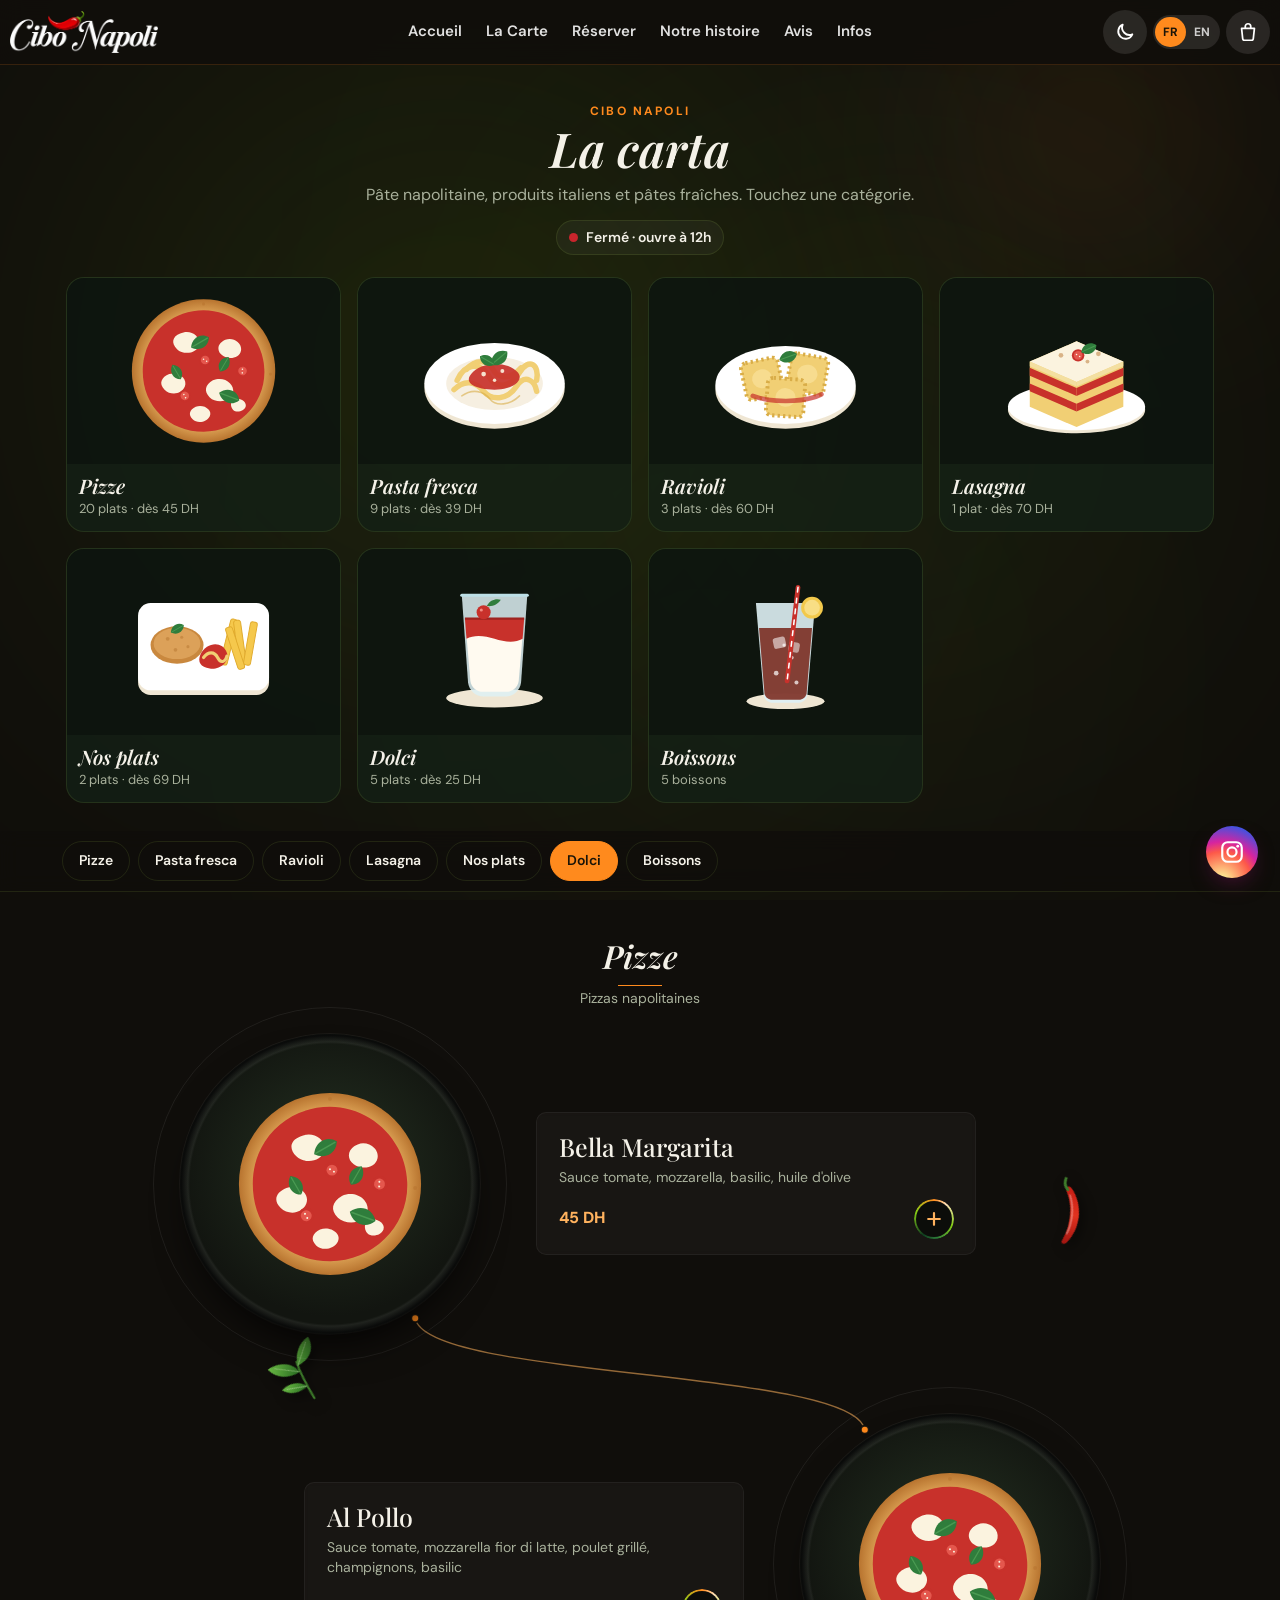
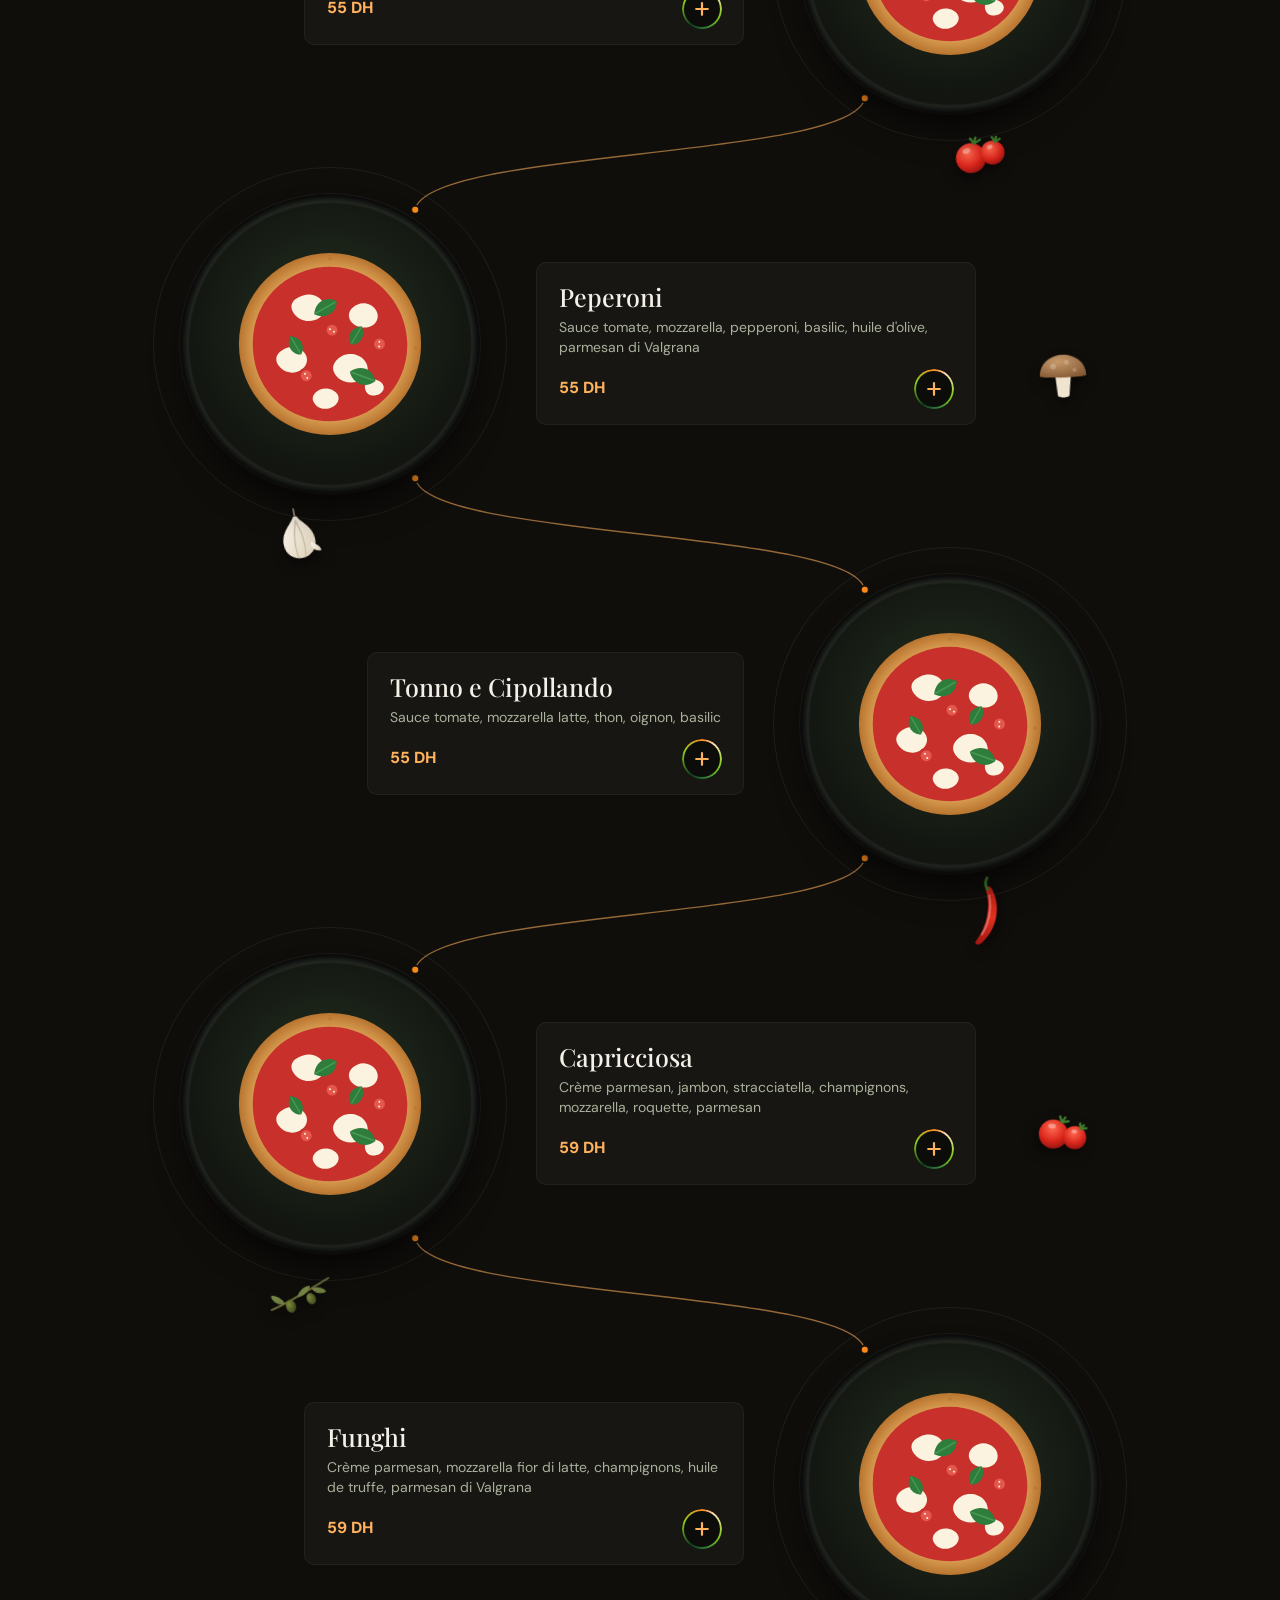
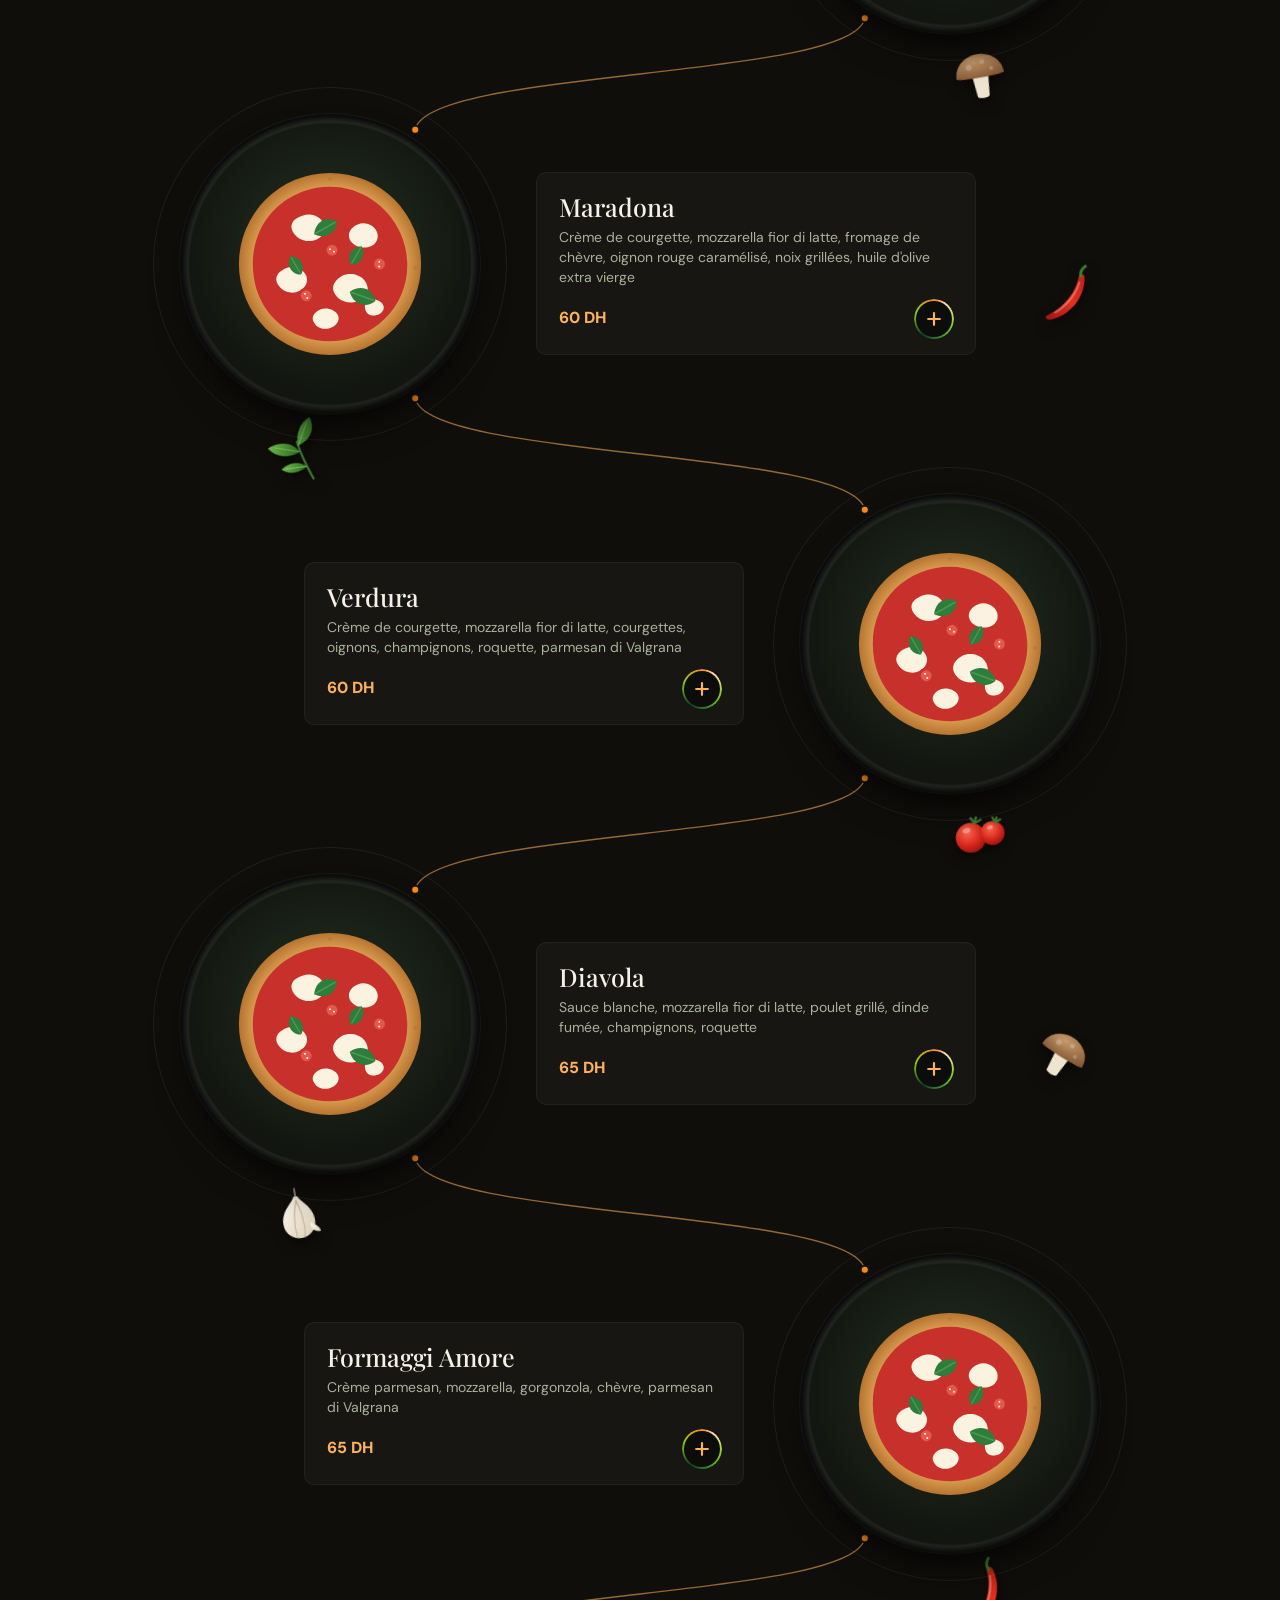
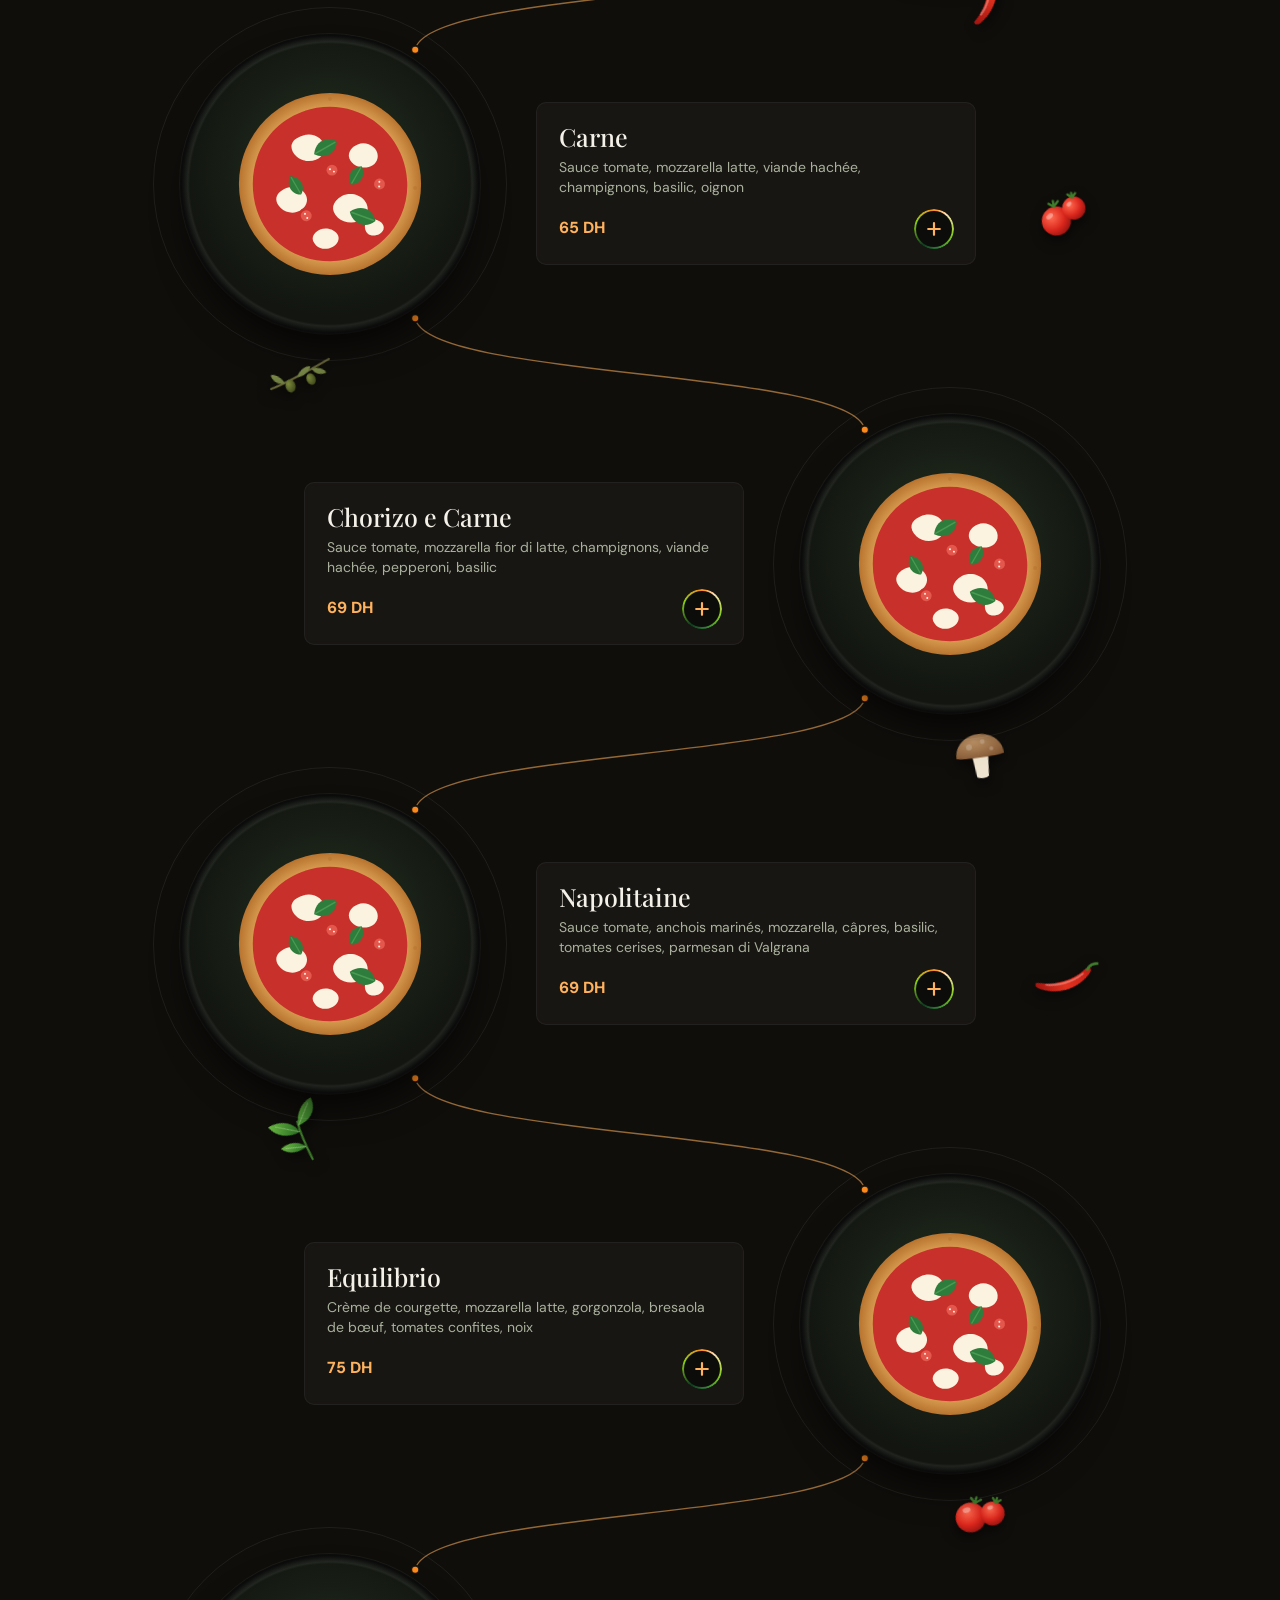
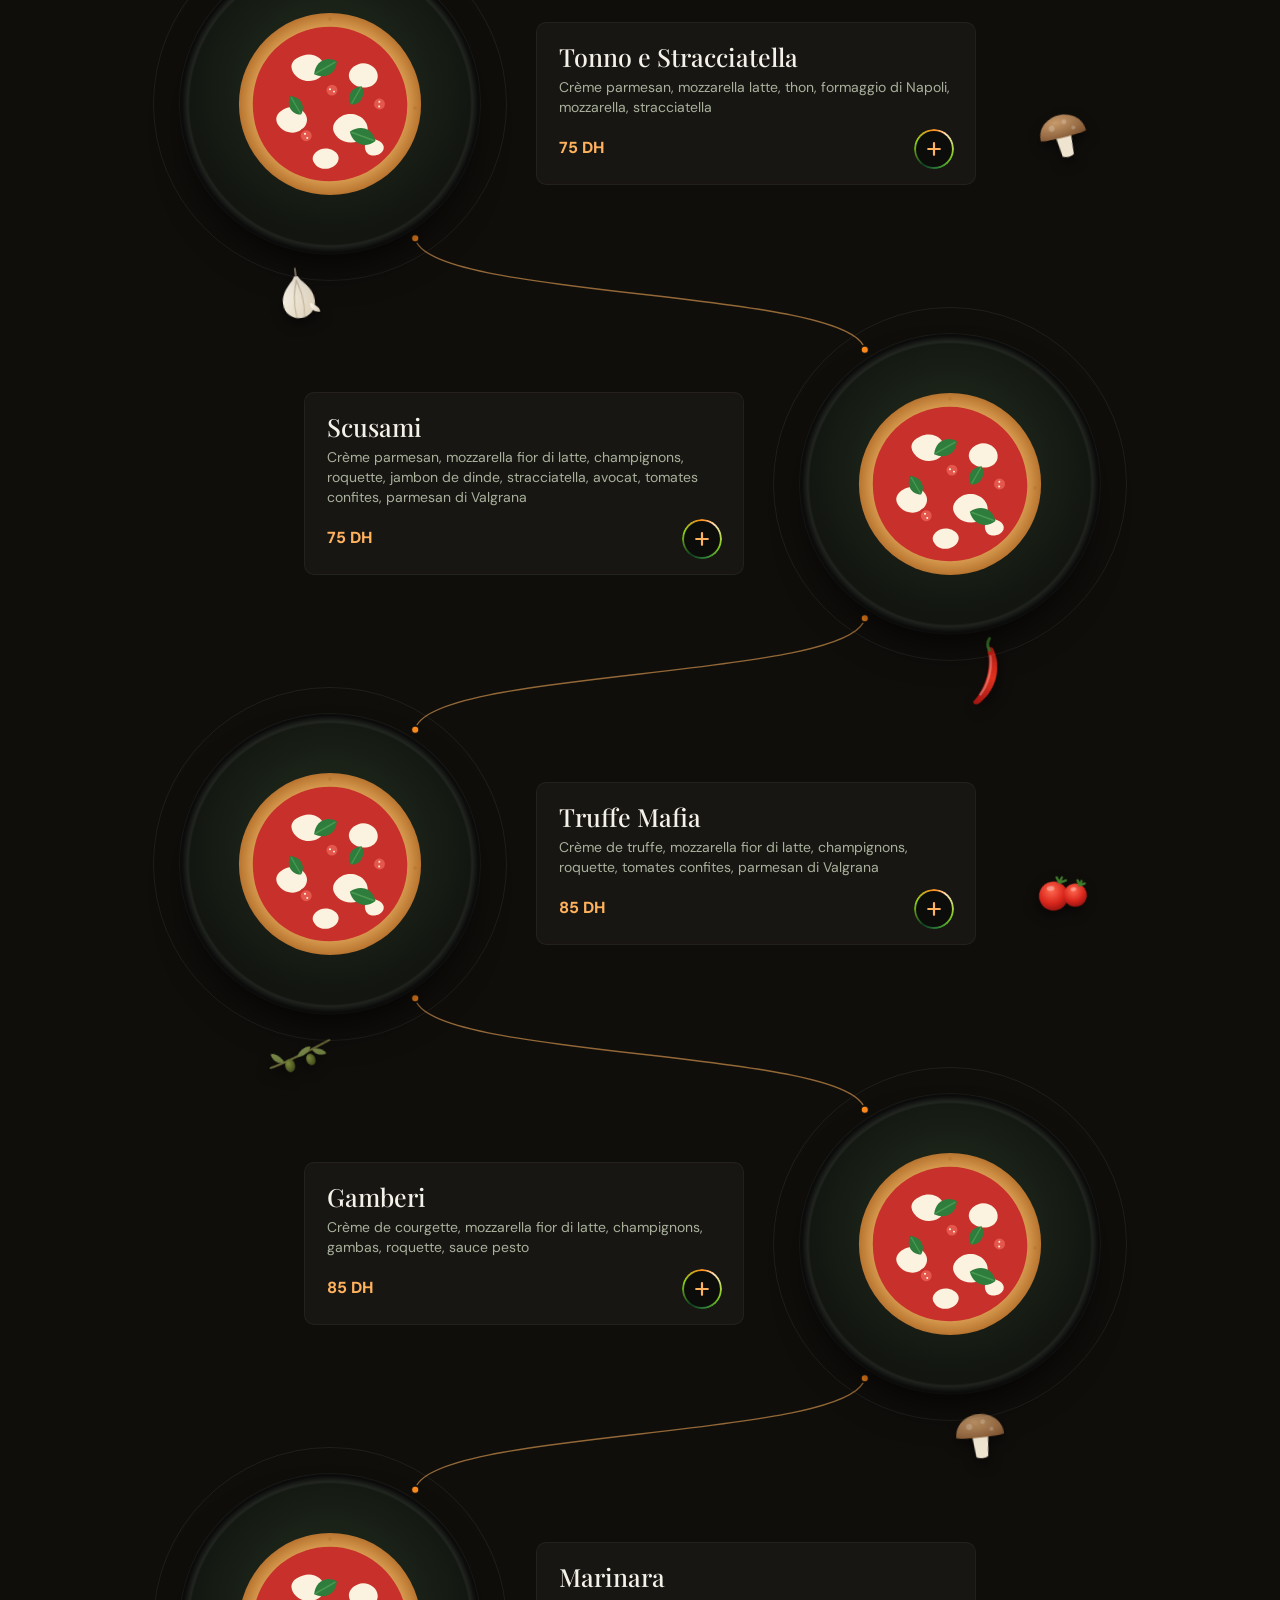
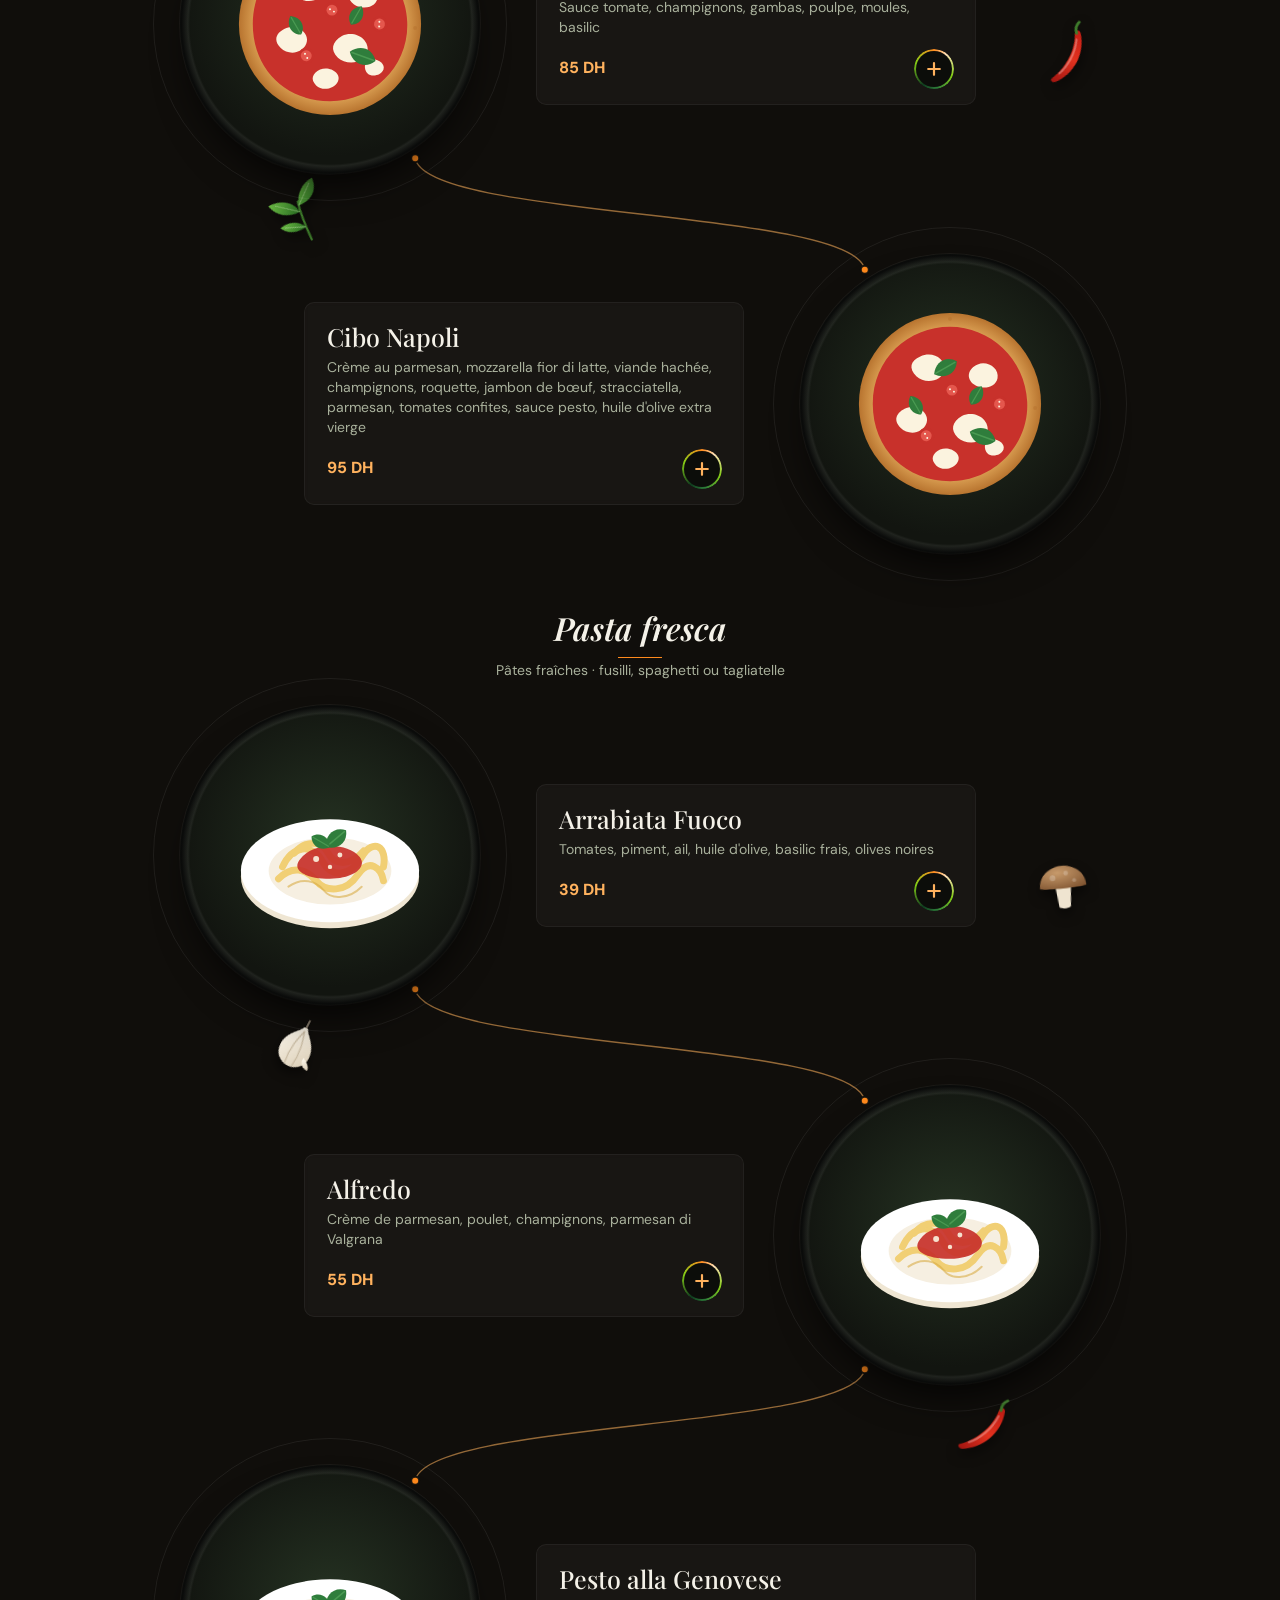
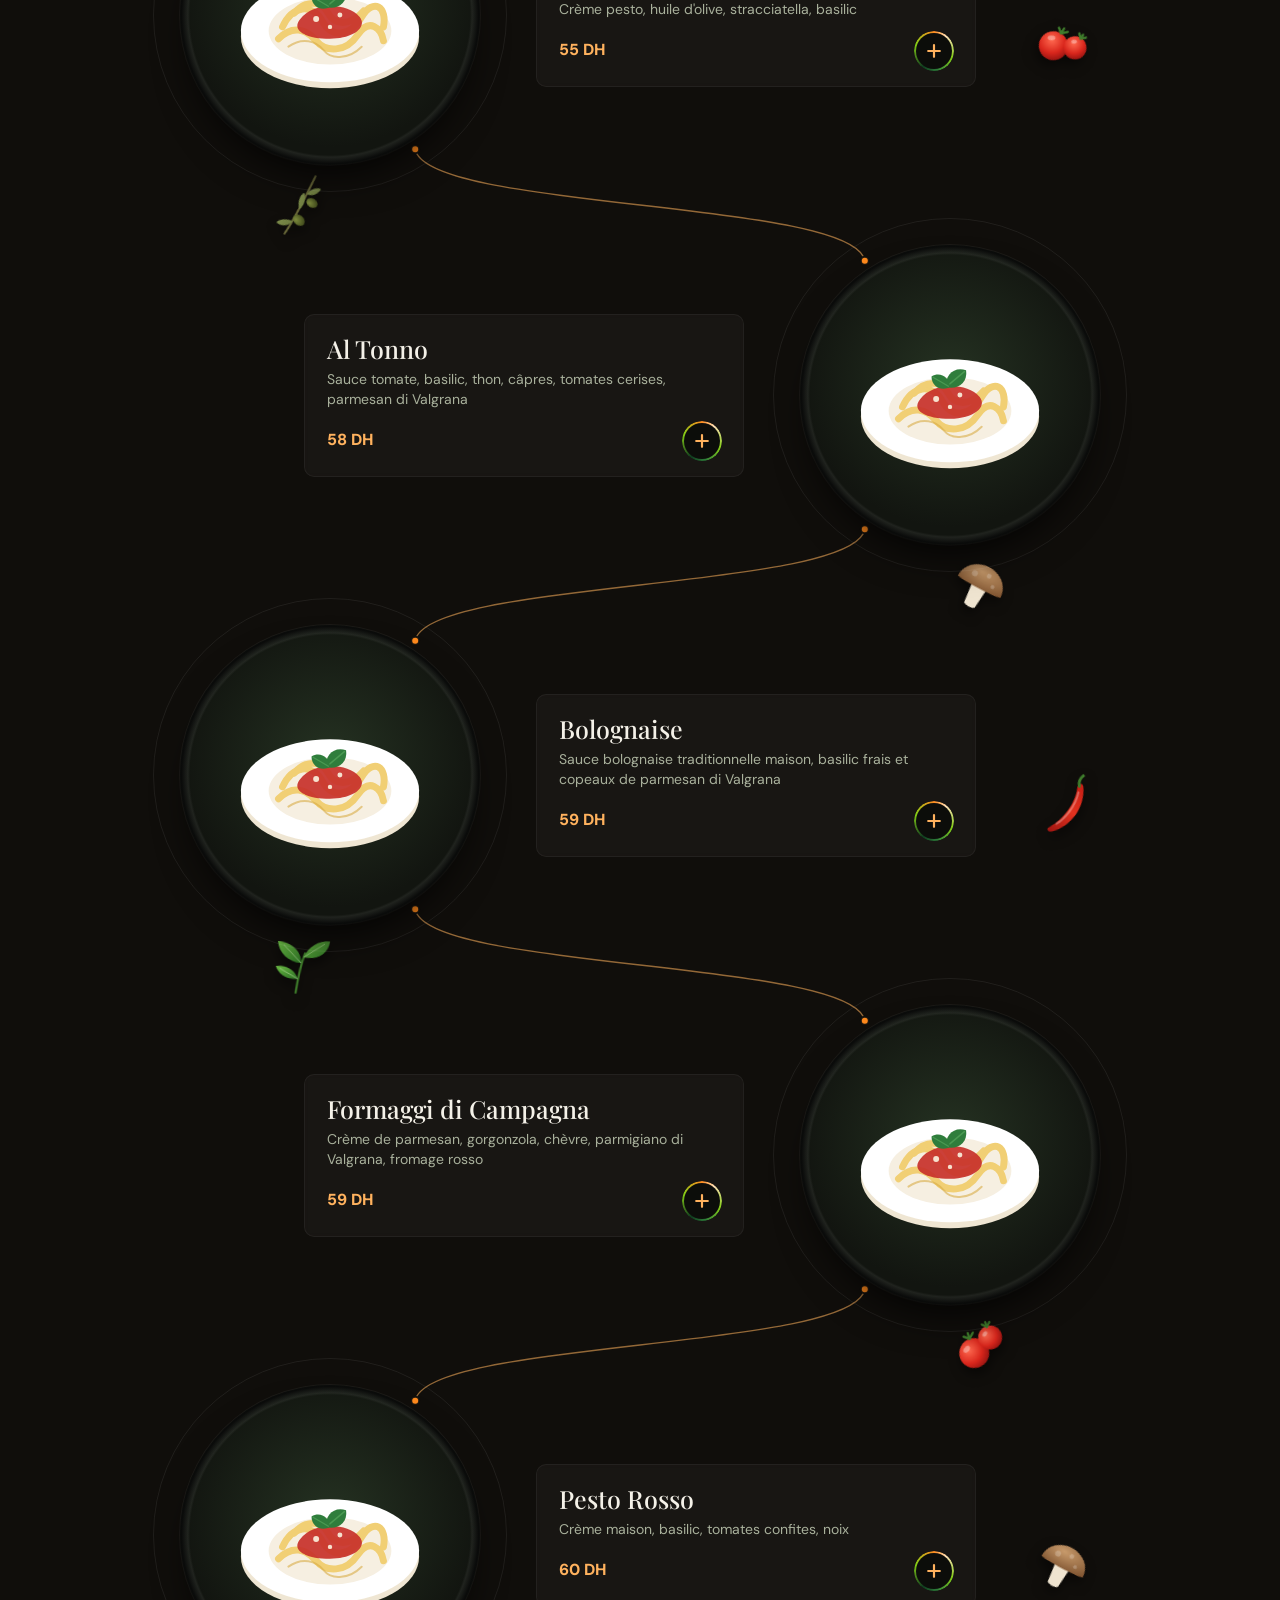
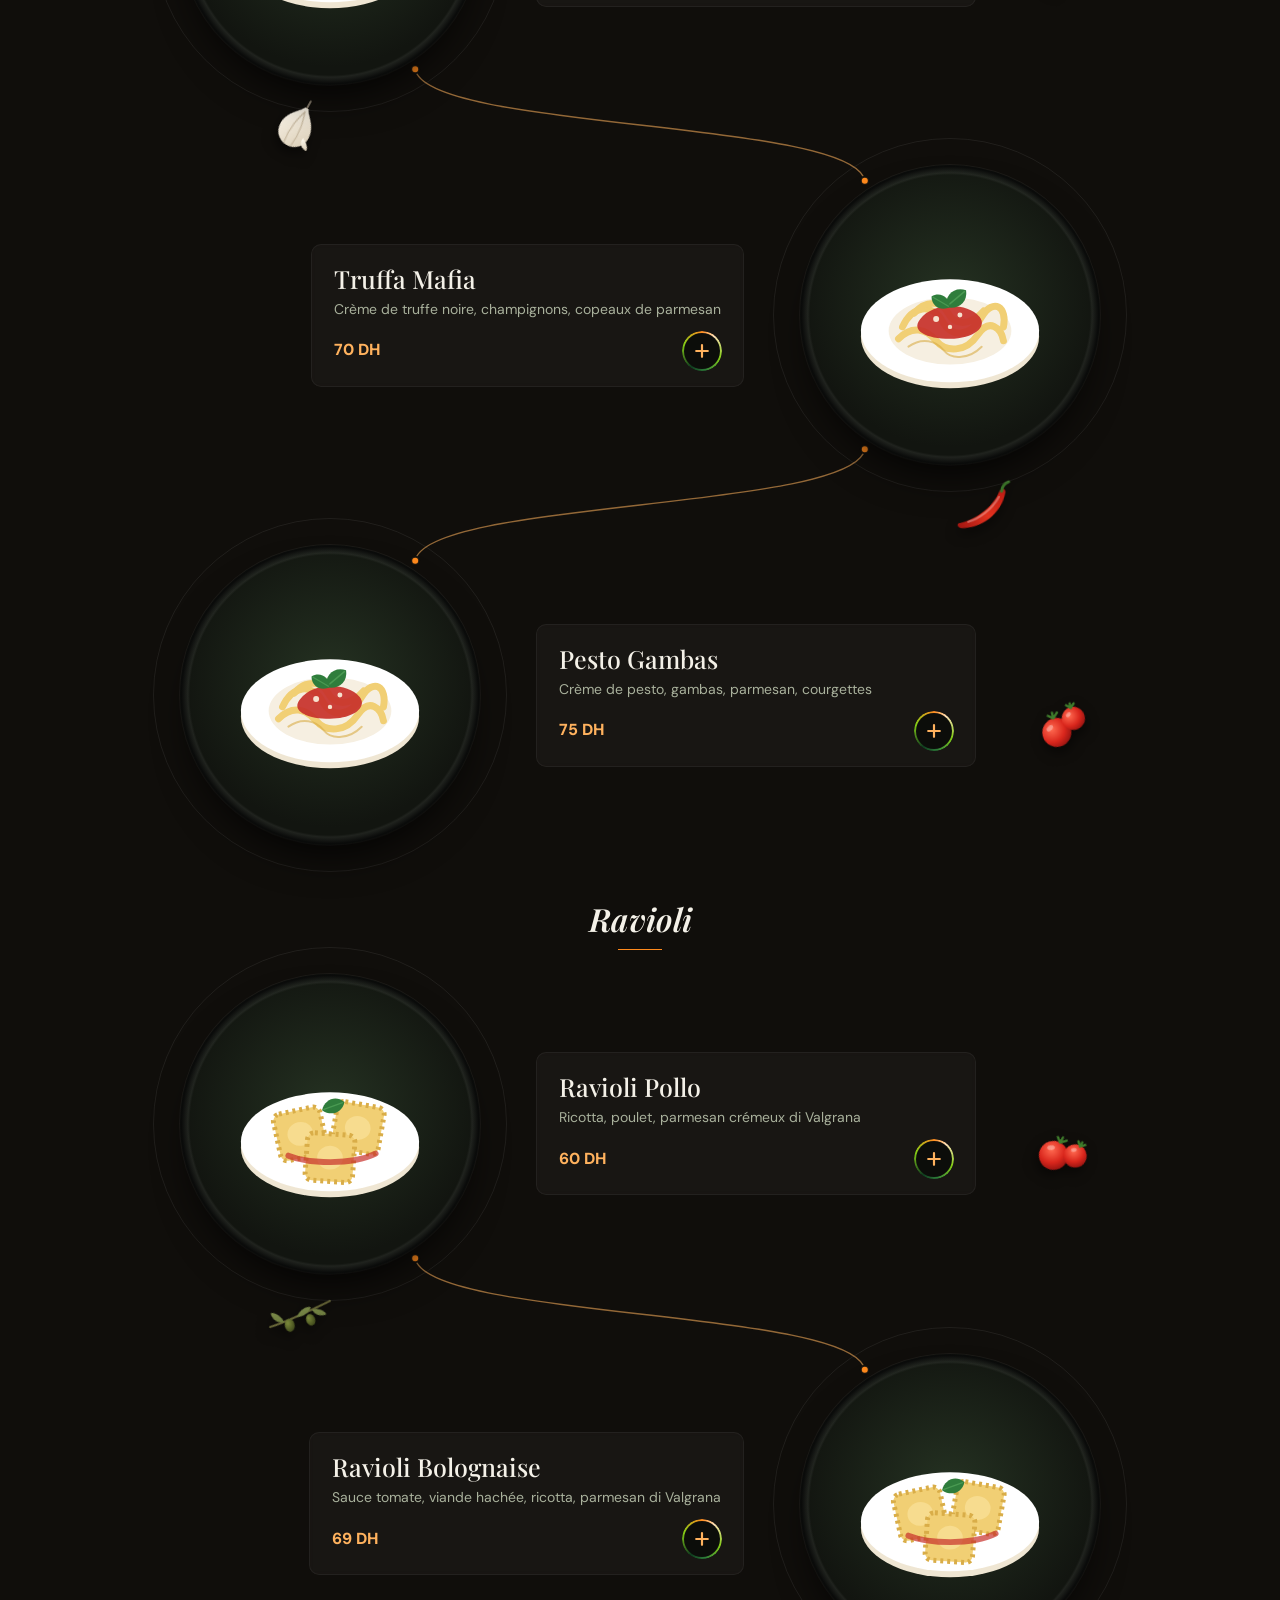
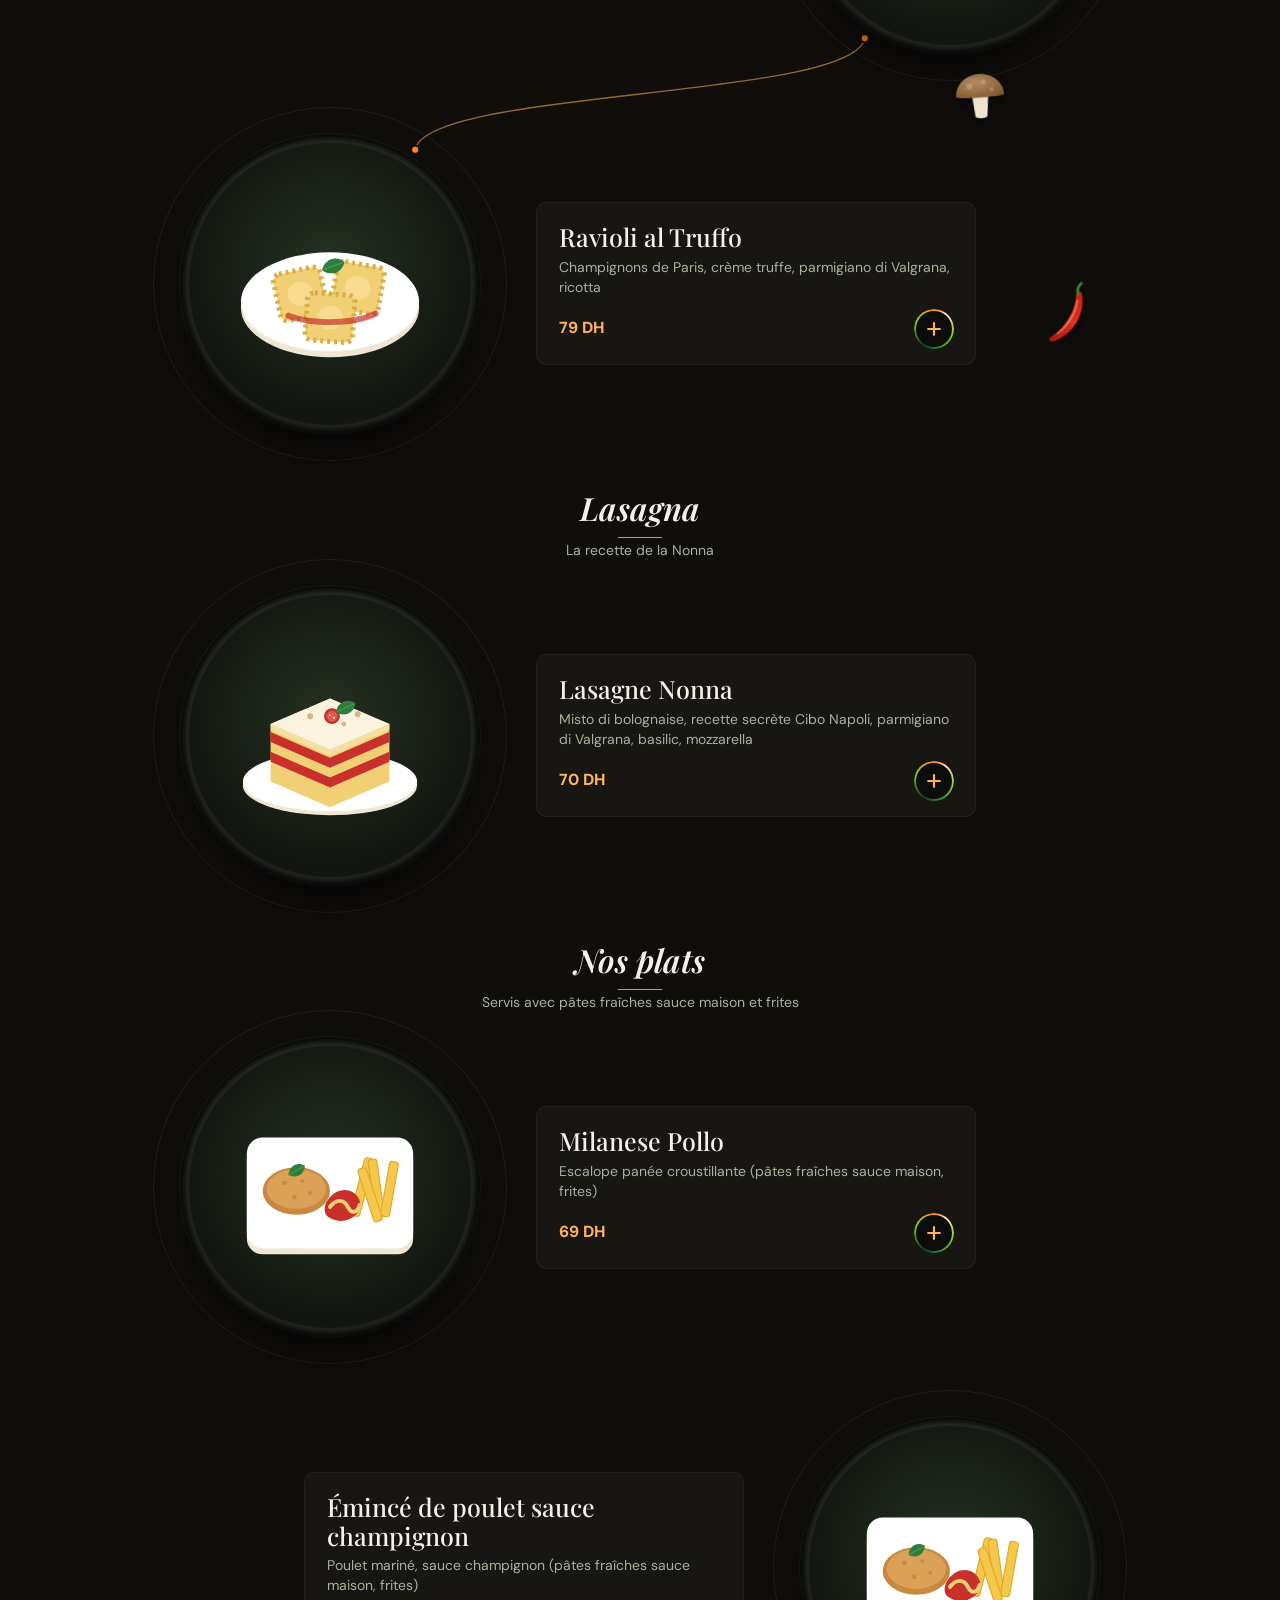
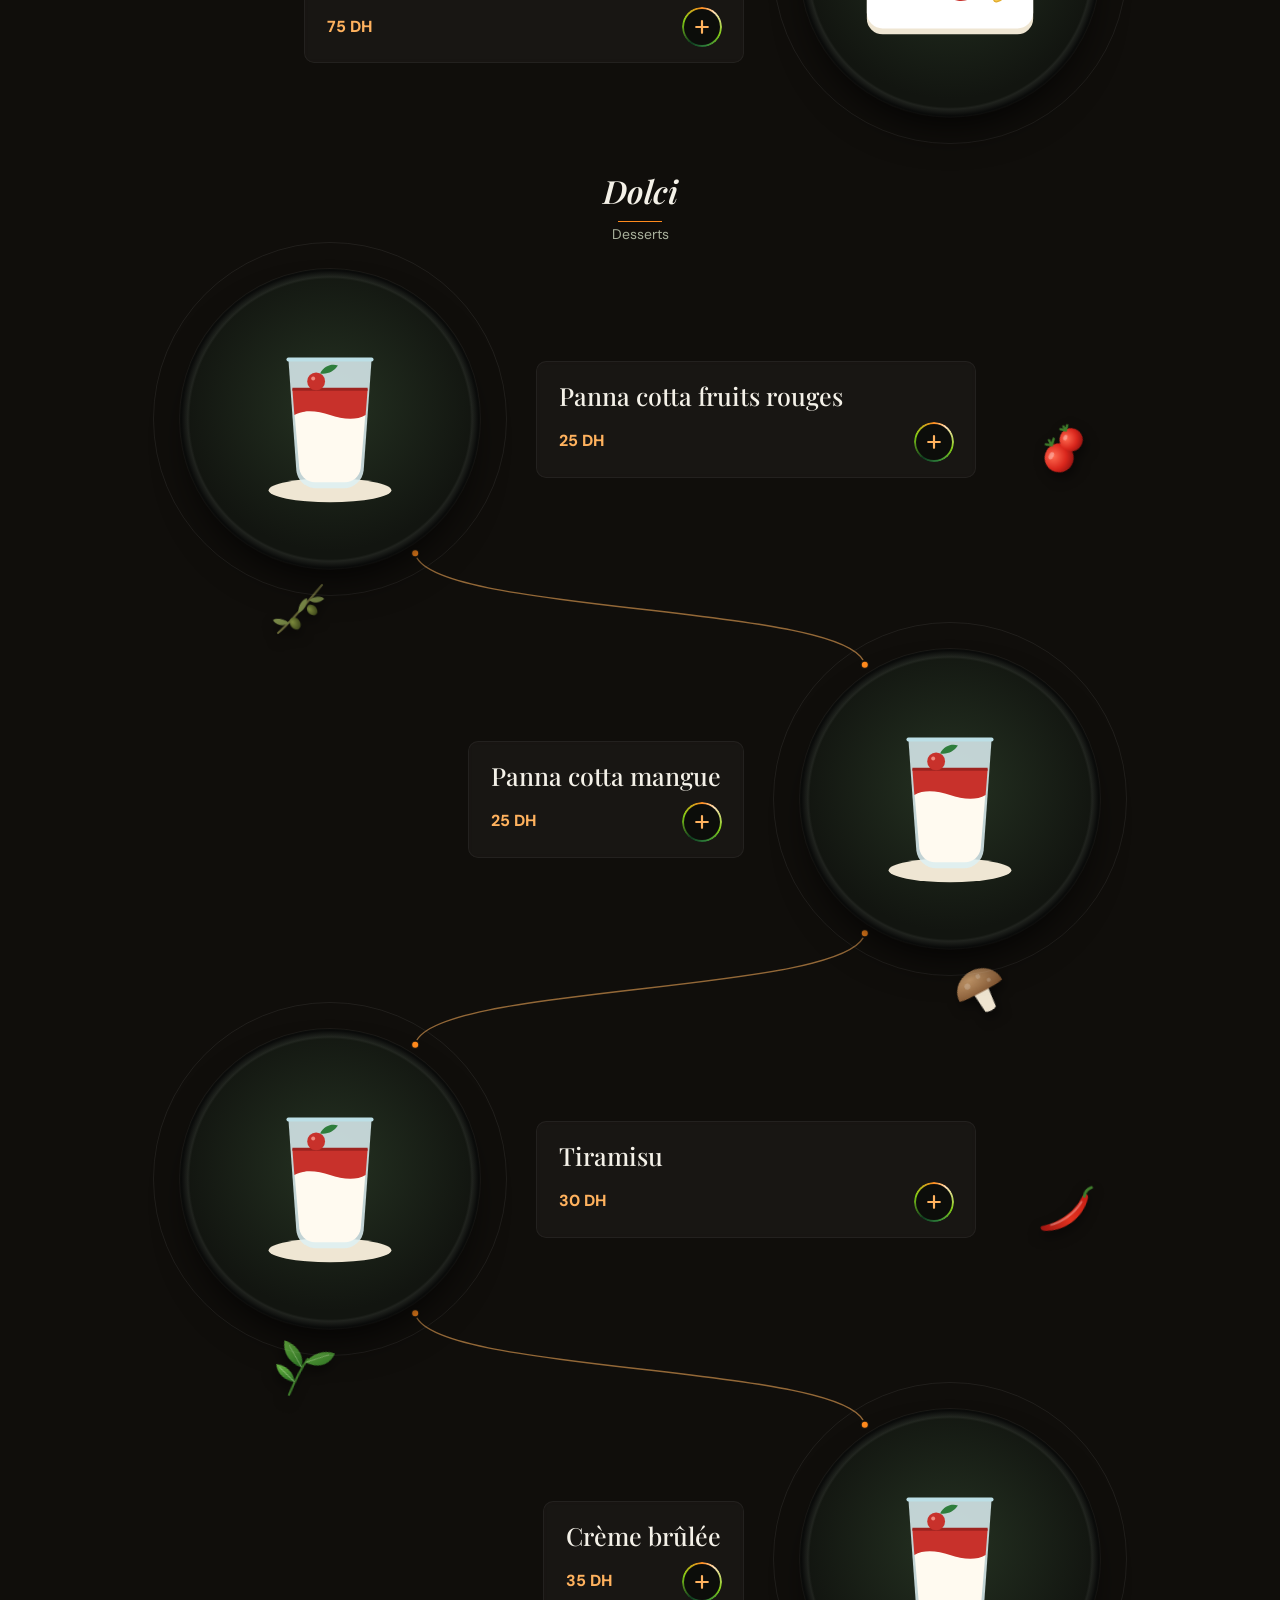
==== commit a40574f0: "Forest green + mandarin with aura glows, turning button rings, flying emojis, rolling numbers - « La" ====
--- a/commander/index.html
+++ b/commander/index.html
@@ -50,7 +50,7 @@
       </a>
       <nav class="topnav" aria-label="Menu">
         <a href="/" data-keep-lang data-i18n="nav.home">Accueil</a>
-        <a href="/commander/" data-keep-lang data-i18n="nav.order">Commander</a>
+        <a href="/commander/" data-keep-lang data-i18n="nav.order">La Carte</a>
         <a href="/reserver/" data-keep-lang data-i18n="nav.book">Réserver</a>
         <a href="/#histoire" data-keep-lang data-i18n="nav.story">Notre histoire</a>
         <a href="/#avis" data-keep-lang data-i18n="nav.reviews">Avis</a>
@@ -78,7 +78,7 @@
       </div>
       <div class="navpanel__links">
         <a href="/" data-keep-lang data-i18n="nav.home">Accueil</a>
-        <a href="/commander/" data-keep-lang data-i18n="nav.order">Commander</a>
+        <a href="/commander/" data-keep-lang data-i18n="nav.order">La Carte</a>
         <a href="/reserver/" data-keep-lang data-i18n="nav.book">Réserver</a>
         <a href="/#histoire" data-keep-lang data-i18n="nav.story">Notre histoire</a>
         <a href="/#avis" data-keep-lang data-i18n="nav.reviews">Avis</a>
@@ -97,6 +97,7 @@
 
   <main id="top">
     <section class="menu lux" id="menu" aria-labelledby="menu-title">
+      <div class="aura aura--m" aria-hidden="true"><i></i><i></i><i></i><i></i></div>
       <div class="wrap">
         <header class="section-head">
           <p class="eyebrow">Cibo Napoli</p>
@@ -119,7 +120,7 @@
     <div class="wrap footer__in">
       <img class="footer__logo" src="/assets/brand/logo-white.webp" alt="Cibo Napoli" width="640" height="182" loading="lazy">
       <nav class="footer__links">
-        <a href="/commander/" data-keep-lang data-i18n="nav.order">Commander</a>
+        <a href="/commander/" data-keep-lang data-i18n="nav.order">La Carte</a>
         <a href="/reserver/" data-keep-lang data-i18n="nav.book">Réserver</a>
         <a href="/confidentialite/" data-keep-lang data-i18n="footer.privacy">Confidentialité</a>
         <a href="/conditions/" data-keep-lang data-i18n="footer.terms">Conditions de vente</a>
--- a/css/style.css
+++ b/css/style.css
@@ -542,24 +542,27 @@
    Always dark, in light and dark mode alike; the rest of the site follows the theme button.
    ===================================================================================================== */
 .lux {
-  --lux-bg: #0d0e0d;
-  --lux-bg-2: #121311;
-  --lux-card: #1a1b18;
-  --lux-card-2: #20211d;
-  --lux-line: rgba(224, 166, 75, .32);
-  --lux-line-soft: rgba(255, 255, 255, .08);
-  --lux-gold: #e3a64b;
-  --lux-gold-2: #f1c27a;
-  --lux-text: #f4eee3;
-  --lux-muted: #a9a193;
+  /* forest green with a touch of mandarin; the « aura » glows (.aura) sit on the page colour #100e0b */
+  --lux-bg: #100e0b;
+  --lux-bg-2: #100e0b;
+  --lux-card: rgba(20, 32, 22, .78);
+  --lux-card-2: rgba(28, 46, 30, .82);
+  --lux-line: rgba(255, 138, 29, .34);
+  --lux-line-soft: rgba(190, 242, 100, .10);
+  --lux-gold: #ff8a1d;
+  --lux-gold-2: #ffb25e;
+  --lux-green: #84cc16;
+  --lux-text: #f4f1e8;
+  --lux-muted: #a9b19c;
   position: relative;
-  background: var(--lux-bg);
+  overflow: hidden;
+  background: transparent;
   color: var(--lux-text);
   color-scheme: dark;
 }
-body[data-page="home"], body[data-page="order"] { --header-bg: #0d0e0d; background: #0d0e0d; }
-body[data-page="home"] .topbar, body[data-page="order"] .topbar { border-bottom: 1px solid rgba(224, 166, 75, .16); }
-body[data-page="home"] .topnav a[aria-current="page"], body[data-page="order"] .topnav a[aria-current="page"] { background: transparent; color: #f1c27a; box-shadow: inset 0 -2px 0 #e3a64b; border-radius: 0; }
+body[data-page="home"], body[data-page="order"] { --header-bg: #100e0b; background-color: #100e0b; }
+body[data-page="home"] .topbar, body[data-page="order"] .topbar { background: rgba(16, 14, 11, .88); -webkit-backdrop-filter: blur(12px); backdrop-filter: blur(12px); border-bottom: 1px solid rgba(255, 138, 29, .16); }
+body[data-page="home"] .topnav a[aria-current="page"], body[data-page="order"] .topnav a[aria-current="page"] { background: transparent; color: #ffb25e; box-shadow: inset 0 -2px 0 #ff8a1d; border-radius: 0; }
 
 .lux-eyebrow { display: inline-flex; align-items: center; margin: 0 0 12px; font-size: 12px; font-weight: 700; letter-spacing: .18em; text-transform: uppercase; color: var(--lux-gold); }
 .lux-eyebrow::before { content: ""; width: 28px; height: 1px; margin-right: 12px; background: currentColor; }
@@ -570,13 +573,13 @@
 .lux-lead { margin: 10px auto 0; color: var(--lux-muted); font-size: 15px; max-width: 460px; }
 .lux .center { text-align: center; }
 .lux-rule { display: flex; align-items: center; max-width: 360px; margin: 18px 0 16px; color: var(--lux-gold); }
-.lux-rule::before { content: ""; flex: 1; height: 1px; background: linear-gradient(90deg, var(--lux-line), rgba(224, 166, 75, .6)); }
+.lux-rule::before { content: ""; flex: 1; height: 1px; background: linear-gradient(90deg, var(--lux-line), rgba(255, 138, 29, .6)); }
 .lux-rule svg { width: 34px; height: 12px; margin-left: 8px; }
 
-.btn--gold { background: var(--lux-gold, #e3a64b); color: #1a1408; border-color: var(--lux-gold, #e3a64b); }
+.btn--gold { background: var(--lux-gold, #ff8a1d); color: #1a1408; border-color: var(--lux-gold, #ff8a1d); }
 .btn--gold:hover { background: #f1c27a; border-color: #f1c27a; }
 .btn--outline { background: transparent; color: var(--lux-text, var(--ink)); border: 1px solid var(--lux-line, var(--line)); }
-.btn--outline:hover { border-color: var(--lux-gold, var(--gold)); color: var(--lux-gold-2, var(--ink)); background: rgba(224, 166, 75, .06); }
+.btn--outline:hover { border-color: var(--lux-gold, var(--gold)); color: var(--lux-gold-2, var(--ink)); background: rgba(255, 138, 29, .06); }
 .btn--text { background: transparent; color: var(--lux-muted); border-color: transparent; min-height: 40px; padding-left: 4px; font-weight: 600; justify-content: flex-start; }
 .btn--text:hover { color: var(--lux-gold-2); }
 .lux .btn { border-radius: 6px; font-size: 13.5px; letter-spacing: .08em; text-transform: uppercase; }
@@ -585,8 +588,7 @@
 .lux .status { background: rgba(255, 255, 255, .04); border-color: var(--lux-line-soft); color: var(--lux-text); }
 
 /* ---------- Hero ---------- */
-.hero.lux { background:
-  radial-gradient(ellipse 60% 70% at 78% 42%, rgba(227, 166, 75, .16), transparent 70%), var(--lux-bg); }
+.hero.lux { background: transparent; }
 .hero.lux .hero__in { padding: 30px 16px 46px; grid-gap: 18px; }
 .hero.lux .hero__title { font-style: normal; font-weight: 600; color: var(--lux-text); font-size: 40px; font-size: clamp(38px, 10.5vw, 70px); line-height: 1.04; }
 .hero.lux .hero__title em { display: block; }
@@ -612,20 +614,20 @@
 .hero__stage::before { content: ""; display: block; padding-top: 100%; }
 /* the warm light under the plate */
 .hero__glow { position: absolute; left: -8%; right: -8%; top: 30%; bottom: -16%; border-radius: 50%; background:
-  radial-gradient(ellipse 50% 42% at 50% 62%, rgba(255, 176, 74, .62), rgba(227, 120, 40, .28) 45%, transparent 72%);
+  radial-gradient(ellipse 50% 42% at 50% 62%, rgba(255, 150, 50, .66), rgba(255, 110, 20, .28) 45%, transparent 72%);
   filter: blur(18px); animation: glow 5s ease-in-out infinite alternate; }
 @keyframes glow { from { opacity: .82; transform: scale(.97); } to { opacity: 1; transform: scale(1.03); } }
 .hero__dust { position: absolute; top: -6%; right: -4%; bottom: -6%; left: -4%; pointer-events: none; opacity: .5;
-  background-image: radial-gradient(circle, rgba(255, 245, 225, .8) 0 1px, transparent 1.6px), radial-gradient(circle, rgba(227, 166, 75, .7) 0 1px, transparent 1.4px);
+  background-image: radial-gradient(circle, rgba(255, 245, 225, .8) 0 1px, transparent 1.6px), radial-gradient(circle, rgba(255, 138, 29, .7) 0 1px, transparent 1.4px);
   background-size: 37px 41px, 53px 47px; background-position: 0 0, 19px 23px;
   -webkit-mask-image: radial-gradient(circle at 50% 50%, transparent 46%, #000 52%, transparent 72%); mask-image: radial-gradient(circle at 50% 50%, transparent 46%, #000 52%, transparent 72%); }
 .hero.lux .hero__plate { position: absolute; top: 4%; left: 4%; width: 92%; max-width: none; margin: 0; padding: 0; background: none; border-radius: 50%;
   box-shadow: 0 34px 50px -18px rgba(0, 0, 0, .85), 0 10px 70px -10px rgba(255, 160, 60, .35); }
 .hero.lux .hero__pizza { width: 100%; filter: none; }
 .hero__leaf { position: absolute; width: 15%; height: auto; filter: drop-shadow(0 6px 8px rgba(0, 0, 0, .55)); pointer-events: none; }
-.hero__badge { position: absolute; right: 0; bottom: 2%; width: 26%; min-width: 92px; max-width: 132px; aspect-ratio: 1; border-radius: 50%; padding: 5px; border: 1px solid var(--lux-line); background: rgba(13, 14, 13, .55); -webkit-backdrop-filter: blur(4px); backdrop-filter: blur(4px); }
+.hero__badge { position: absolute; right: 0; bottom: 2%; width: 26%; min-width: 92px; max-width: 132px; aspect-ratio: 1; border-radius: 50%; padding: 5px; border: 1px solid var(--lux-line); background: rgba(16, 14, 11, .55); -webkit-backdrop-filter: blur(4px); backdrop-filter: blur(4px); }
 .hero__badge::before { content: ""; display: block; padding-top: 100%; float: left; }
-.hero__badge-in { position: absolute; top: 5px; right: 5px; bottom: 5px; left: 5px; display: flex; flex-direction: column; align-items: center; justify-content: center; border-radius: 50%; border: 1px solid rgba(224, 166, 75, .5); padding: 0 16%; text-align: center; }
+.hero__badge-in { position: absolute; top: 5px; right: 5px; bottom: 5px; left: 5px; display: flex; flex-direction: column; align-items: center; justify-content: center; border-radius: 50%; border: 1px solid rgba(255, 138, 29, .5); padding: 0 16%; text-align: center; }
 .hero__badge img { width: 100%; height: auto; }
 .hero__badge-in span { margin-top: 4px; font-size: 6.5px; font-weight: 700; letter-spacing: .14em; text-transform: uppercase; color: var(--lux-gold); line-height: 1.3; }
 @media (min-width: 900px) {
@@ -636,14 +638,14 @@
 }
 
 /* ---------- Signature collection ---------- */
-.sig { padding: 56px 0 60px; background: linear-gradient(var(--lux-bg), var(--lux-bg-2)); }
+.sig { padding: 56px 0 60px; }
 .sig__list { display: grid; grid-template-columns: repeat(2, minmax(0, 1fr)); grid-gap: 12px; margin-bottom: 30px; }
 .sig__card { display: flex; flex-direction: column; padding: 10px; border-radius: 14px; background: linear-gradient(180deg, var(--lux-card-2), var(--lux-card)); border: 1px solid var(--lux-line); transition: transform .25s ease, box-shadow .25s ease, border-color .25s; }
-.sig__card:hover { transform: translateY(-4px); border-color: rgba(224, 166, 75, .6); box-shadow: 0 18px 40px -20px rgba(227, 166, 75, .35); }
+.sig__card:hover { transform: translateY(-4px); border-color: rgba(255, 138, 29, .6); box-shadow: 0 18px 40px -20px rgba(255, 138, 29, .35); }
 .sig__media { position: relative; border-radius: 10px; overflow: hidden; background: #0f100e; }
 .sig__media::before { content: ""; display: block; padding-top: 100%; }
 .sig__media img { position: absolute; top: 0; left: 0; width: 100%; height: 100%; object-fit: cover; }
-.sig__media.is-soon { background: radial-gradient(circle at 50% 45%, #2a2620, #12120f 70%); border: 1px dashed rgba(224, 166, 75, .35); }
+.sig__media.is-soon { background: radial-gradient(circle at 50% 45%, #233220, #10130e 70%); border: 1px dashed rgba(255, 138, 29, .38); }
 .sig__art { position: absolute; top: 12%; left: 14%; width: 72%; height: 66%; opacity: .9; }
 .sig__art svg { width: 100%; height: 100%; }
 .sig__soon { position: absolute; left: 0; right: 0; bottom: 8px; display: flex; align-items: center; justify-content: center; font-size: 10.5px; font-weight: 700; letter-spacing: .1em; text-transform: uppercase; color: var(--lux-muted); }
@@ -666,7 +668,7 @@
 }
 
 /* ---------- Our story ---------- */
-.story.lux { background: var(--lux-bg-2); padding: 60px 0; }
+.story.lux { padding: 60px 0; }
 .story.lux .story__in { display: grid; grid-template-columns: 1fr; grid-gap: 34px; align-items: center; }
 .story.lux .lux-title { margin-bottom: 16px; }
 .story.lux .story__text p { margin: 0 0 14px; color: var(--lux-muted); font-size: 15px; max-width: 520px; }
@@ -675,15 +677,15 @@
 .story__stats { list-style: none; display: grid; grid-template-columns: repeat(3, minmax(0, 1fr)); margin: 22px 0 0; padding: 0; max-width: 460px; }
 .story__stats li { padding: 0 12px; border-left: 1px solid var(--lux-line); }
 .story__stats li:first-child { padding-left: 0; border-left: 0; }
-.story__stats strong { display: block; font-family: var(--serif); font-size: 30px; font-weight: 600; line-height: 1.1; color: var(--lux-gold); }
-.story__stats span { display: block; margin-top: 4px; font-size: 12px; line-height: 1.3; color: var(--lux-muted); }
+.story__stats strong { display: block; height: 1.2em; font-family: var(--serif); font-size: 30px; font-weight: 600; line-height: 1.1; color: var(--lux-gold); }
+.story__stats li > span { display: block; margin-top: 4px; font-size: 12px; line-height: 1.3; color: var(--lux-muted); }
 .story__photos { display: grid; grid-template-columns: 1.6fr 1fr; grid-template-rows: 1fr 1fr; grid-gap: 12px; aspect-ratio: 1.45; min-height: 240px; }
 .ph { position: relative; margin: 0; border-radius: 14px; overflow: hidden; background: var(--lux-card); border: 1px solid var(--lux-line); }
 .ph--team { grid-row: 1 / 3; }
 .ph img { position: absolute; top: 0; left: 0; width: 100%; height: 100%; object-fit: cover; }
 .ph.is-soon { border-style: dashed; background:
   repeating-linear-gradient(135deg, rgba(255, 255, 255, .025) 0 12px, transparent 12px 24px),
-  radial-gradient(circle at 50% 40%, #24221d, #141412 75%); }
+  radial-gradient(circle at 50% 40%, rgba(36, 54, 32, .85), rgba(16, 20, 14, .85) 75%); }
 .ph__in { position: absolute; top: 0; right: 0; bottom: 0; left: 0; display: flex; flex-direction: column; align-items: center; justify-content: center; padding: 10px; text-align: center; color: var(--lux-muted); font-size: 12px; line-height: 1.35; }
 .ph__in svg { width: 30px; height: 30px; margin-bottom: 8px; color: var(--lux-gold); }
 .ph--team .ph__in svg { width: 40px; height: 40px; }
@@ -700,9 +702,9 @@
 .xp__head > div:first-child { margin-right: 20px; }
 .xp__score { display: grid; grid-template-columns: auto auto; grid-gap: 4px 10px; align-items: center; justify-items: start; margin-top: 16px; }
 .xp__faces { display: flex; }
-.xp__faces span { width: 32px; height: 32px; margin-left: -8px; border-radius: 50%; border: 2px solid var(--lux-bg); background: linear-gradient(135deg, #2f6b40, #1e5c34); color: #fff; font-family: var(--serif); font-weight: 600; font-size: 14px; display: flex; align-items: center; justify-content: center; }
+.xp__faces span { width: 32px; height: 32px; margin-left: -8px; border-radius: 50%; border: 2px solid #100e0b; background: linear-gradient(135deg, #2f6b40, #1e5c34); color: #fff; font-family: var(--serif); font-weight: 600; font-size: 14px; display: flex; align-items: center; justify-content: center; }
 .xp__faces span:nth-child(2) { background: linear-gradient(135deg, #c8252c, #8f1a1f); }
-.xp__faces span:nth-child(3) { background: linear-gradient(135deg, #e3a64b, #a8742a); color: #1a1408; }
+.xp__faces span:nth-child(3) { background: linear-gradient(135deg, #ff9a3c, #d96a0a); color: #1a1408; }
 .xp__faces span:first-child { margin-left: 0; }
 .xp__stars { color: var(--lux-gold); letter-spacing: 2px; font-size: 18px; }
 .xp__src { grid-column: 1 / -1; font-size: 13px; color: var(--lux-muted); }
@@ -712,7 +714,7 @@
 .reviews.lux .review { flex: 0 0 84%; margin-right: 14px; scroll-snap-align: center; display: flex; flex-direction: column; padding: 20px 20px 18px; border-radius: 16px; background: linear-gradient(180deg, var(--lux-card-2), var(--lux-card)); border: 1px solid var(--lux-line); box-shadow: none; color: var(--lux-text); }
 .reviews.lux .review:last-child { margin-right: 0; }
 .review__top { display: flex; align-items: center; }
-.reviews.lux .review__avatar { width: 42px; height: 42px; margin-right: 12px; font-size: 18px; background: linear-gradient(135deg, #2f6b40, #1e5c34); border: 2px solid rgba(224, 166, 75, .5); }
+.reviews.lux .review__avatar { width: 42px; height: 42px; margin-right: 12px; font-size: 18px; background: linear-gradient(135deg, #2f6b40, #1e5c34); border: 2px solid rgba(255, 138, 29, .5); }
 .reviews.lux .review__stars { color: var(--lux-gold); font-size: 15px; letter-spacing: 2px; }
 .review__mark { margin-left: auto; font-family: var(--serif); font-size: 58px; line-height: .6; height: 28px; color: var(--lux-gold); }
 .reviews.lux .review__text { flex: 1; margin: 16px 0 16px; font-size: 14.5px; line-height: 1.6; color: rgba(244, 238, 227, .88); }
@@ -735,24 +737,22 @@
   .xp__src { text-align: right; }
   .reviews.lux .reviews__list { margin: 0 0 18px; padding: 18px 0 10px; overflow: visible; align-items: stretch; }
   .reviews.lux .review { flex: 1 1 0; margin-right: 22px; }
-  .reviews.lux .review:nth-child(2) { transform: translateY(-14px); border-color: rgba(224, 166, 75, .55); }
+  .reviews.lux .review:nth-child(2) { transform: translateY(-14px); border-color: rgba(255, 138, 29, .55); }
   .xp__arrow--prev { left: -56px; }
   .xp__arrow--next { right: -56px; }
 }
 
 /* ---------- Menu: the road map ---------- */
-.menu.lux { padding: 40px 0 30px; background:
-  radial-gradient(ellipse 70% 40% at 50% 0%, rgba(227, 166, 75, .10), transparent 70%),
-  linear-gradient(#111613, #0f1217 40%, #10141a); }
+.menu.lux { padding: 40px 0 30px; overflow: visible; }
 .menu.lux .section-head .eyebrow { font-family: var(--sans); font-size: 12px; font-weight: 700; letter-spacing: .18em; text-transform: uppercase; color: var(--lux-gold); }
 .menu.lux .section-title, .menu.lux .cat__title { font-style: italic; color: var(--lux-text); }
 .menu.lux .section-lead, .menu.lux .cat__sub { color: var(--lux-muted); }
 .menu.lux .cat-tile { background: var(--lux-card); border-color: var(--lux-line-soft); box-shadow: none; }
 .menu.lux .cat-tile:hover { border-color: var(--lux-line); }
-.menu.lux .cat-tile__media { background-color: #191a17 !important; }
+.menu.lux .cat-tile__media { background-color: rgba(10, 16, 10, .6) !important; }
 .menu.lux .cat-tile__name { color: var(--lux-text); }
 .menu.lux .cat-tile__meta { color: var(--lux-muted); }
-.menu.lux .chips-bar { background: rgba(14, 17, 20, .92); border-bottom-color: var(--lux-line-soft); }
+.menu.lux .chips-bar { background: rgba(16, 14, 11, .9); border-bottom-color: var(--lux-line-soft); }
 .menu.lux .chip { background: transparent; border-color: var(--lux-line-soft); color: var(--lux-text); }
 .menu.lux .chip.is-active { background: var(--lux-gold); border-color: var(--lux-gold); color: #1a1408; }
 .menu.lux .cat { padding-top: 46px; }
@@ -762,9 +762,9 @@
 
 .dishes.road { position: relative; display: block; max-width: 920px; margin: 0 auto; }
 .road__line { position: absolute; top: 0; left: 0; z-index: 0; overflow: visible; pointer-events: none; }
-.road__path { fill: none; stroke: rgba(241, 194, 122, .5); stroke-width: 1.4; stroke-dashoffset: 0; transition: stroke-dashoffset 1.6s ease; }
+.road__path { fill: none; stroke: rgba(255, 178, 94, .55); stroke-width: 1.4; stroke-dashoffset: 0; transition: stroke-dashoffset 1.6s ease; }
 .dishes.road.is-waiting .road__path { stroke-dashoffset: var(--len); }
-.road__dot { fill: #f1c27a; stroke: rgba(13, 14, 13, .9); stroke-width: 2; }
+.road__dot { fill: #ff8a1d; stroke: rgba(13, 14, 13, .9); stroke-width: 2; }
 .road__veg { transition: opacity .8s ease .6s; filter: drop-shadow(0 6px 6px rgba(0, 0, 0, .5)); }
 .dishes.road.is-waiting .road__veg, .dishes.road.is-waiting .road__dot { opacity: 0; }
 .road__dot { transition: opacity .6s ease .4s; }
@@ -778,7 +778,7 @@
   background: radial-gradient(circle at 50% 50%, transparent 66%, rgba(255, 255, 255, .06) 67%, #0a0b0a 70%, #1c1d1b 86%, #0b0c0b 100%);
   box-shadow: 0 22px 40px -16px rgba(0, 0, 0, .9), 0 0 0 1px rgba(255, 255, 255, .05); }
 .road .dish__img { top: 10%; left: 10%; width: 80%; height: 80%; border-radius: 50%; }
-.road .dish__art { top: 0; left: 0; width: 100%; height: 100%; border-radius: 50%; background: radial-gradient(circle at 50% 45%, #2b2721, #15140f 66%) !important; }
+.road .dish__art { top: 0; left: 0; width: 100%; height: 100%; border-radius: 50%; background: radial-gradient(circle at 50% 45%, #253222, #121510 66%) !important; }
 .road .dish__art::after { display: none; }
 .road .dish__art > svg { top: 17%; left: 17%; width: 66%; height: 66%; }
 .road .dish__body { grid-area: body; position: relative; padding: 14px 14px 12px; border-radius: 10px; background: rgba(255, 255, 255, .035); border: 1px solid rgba(255, 255, 255, .05); -webkit-backdrop-filter: blur(2px); backdrop-filter: blur(2px); }
@@ -807,7 +807,7 @@
 @media (prefers-reduced-motion: reduce) { .hero__glow { animation: none; } }
 
 /* the « Venir nous voir » block and the footer in the same dark mood on the home and menu pages */
-.info.lux { padding: 56px 0 70px; background: var(--lux-bg-2); border-top: 1px solid var(--lux-line-soft); }
+.info.lux { padding: 56px 0 70px; border-top: 1px solid var(--lux-line-soft); }
 .info.lux .section-title { font-style: normal; color: var(--lux-text); }
 .info.lux .info__list > div { border-bottom-color: var(--lux-line-soft); }
 .info.lux .info__list dt { color: var(--lux-gold); font-size: 12px; letter-spacing: .12em; text-transform: uppercase; }
@@ -817,3 +817,101 @@
 .info.lux .info__map { border-color: var(--lux-line); background: #1a1b18; }
 body[data-page="home"] .footer, body[data-page="order"] .footer { --footer-bg: #080908; }
 .menu.lux .cat-tile__media::after { display: none; }
+
+/* ---------- Aura: soft glows of forest green with a touch of mandarin, blended (screen) onto the page colour ---------- */
+.aura { position: absolute; top: 0; right: 0; bottom: 0; left: 0; overflow: hidden; pointer-events: none; z-index: 0; }
+.aura i { position: absolute; top: 0; right: 0; bottom: 0; left: 0; mix-blend-mode: screen; transform: translateZ(0); will-change: transform; }
+.aura i:nth-child(1) { background: radial-gradient(ellipse 42% 48% at 35% 40%, rgba(132, 204, 22, .85) 0%, transparent 65%); filter: blur(138px); opacity: .8; }
+.aura i:nth-child(2) { background: radial-gradient(ellipse 38% 42% at 70% 50%, rgba(101, 163, 13, .7) 0%, transparent 60%); filter: blur(125px); opacity: .75; }
+.aura i:nth-child(3) { background: radial-gradient(ellipse 28% 32% at 55% 75%, rgba(163, 230, 53, .5) 0%, transparent 55%); filter: blur(113px); opacity: .65; }
+.aura i:nth-child(4) { background: radial-gradient(ellipse 22% 24% at 20% 25%, rgba(255, 138, 29, .55) 0%, transparent 55%); filter: blur(75px); }
+@media (min-width: 900px) {
+  .aura i:nth-child(1) { filter: blur(198px); }
+  .aura i:nth-child(2) { filter: blur(180px); }
+  .aura i:nth-child(3) { filter: blur(162px); }
+  .aura i:nth-child(4) { filter: blur(108px); }
+}
+/* each section its own composition */
+.aura--a i:nth-child(1) { background: radial-gradient(ellipse 42% 48% at 22% 35%, rgba(132, 204, 22, .85) 0%, transparent 65%); }
+.aura--a i:nth-child(4) { background: radial-gradient(ellipse 26% 30% at 72% 62%, rgba(255, 138, 29, .6) 0%, transparent 55%); }
+.aura--b i:nth-child(1) { background: radial-gradient(ellipse 40% 40% at 80% 30%, rgba(132, 204, 22, .8) 0%, transparent 65%); opacity: .6; }
+.aura--b i:nth-child(2) { background: radial-gradient(ellipse 36% 40% at 15% 70%, rgba(101, 163, 13, .7) 0%, transparent 60%); opacity: .6; }
+.aura--b i:nth-child(3) { opacity: .25; }
+.aura--b i:nth-child(4) { background: radial-gradient(ellipse 20% 20% at 50% 95%, rgba(255, 138, 29, .45) 0%, transparent 55%); }
+.aura--c i:nth-child(1) { background: radial-gradient(ellipse 40% 46% at 72% 45%, rgba(132, 204, 22, .85) 0%, transparent 65%); opacity: .65; }
+.aura--c i:nth-child(4) { background: radial-gradient(ellipse 20% 22% at 12% 82%, rgba(255, 138, 29, .5) 0%, transparent 55%); }
+.aura--d i:nth-child(1) { background: radial-gradient(ellipse 46% 40% at 50% 60%, rgba(101, 163, 13, .75) 0%, transparent 65%); opacity: .65; }
+.aura--d i:nth-child(2) { opacity: .3; }
+.aura--d i:nth-child(4) { background: radial-gradient(ellipse 18% 20% at 88% 18%, rgba(255, 138, 29, .5) 0%, transparent 55%); }
+.aura--e i:nth-child(1) { opacity: .3; }
+.aura--e i:nth-child(2) { opacity: .3; }
+.aura--e i:nth-child(3) { opacity: .2; }
+.aura--e i:nth-child(4) { opacity: .5; }
+/* the menu: one aura for the whole screen, staying put while the road map scrolls */
+.aura--m { position: fixed; z-index: 0; }
+.aura--m i:nth-child(1) { opacity: .5; }
+.aura--m i:nth-child(2) { opacity: .45; }
+.aura--m i:nth-child(3) { opacity: .25; }
+.aura--m i:nth-child(4) { opacity: .6; background: radial-gradient(ellipse 20% 22% at 85% 15%, rgba(255, 138, 29, .5) 0%, transparent 55%); }
+.lux > .wrap, .lux > .hero__in { position: relative; z-index: 1; }
+.menu.lux > .chips-bar { z-index: 30; }
+
+/* ---------- Buttons: a ring of colours that keeps turning (forest green, lime, mandarin, cream) ---------- */
+@property --spin { syntax: "<angle>"; inherits: false; initial-value: 0deg; }
+@keyframes spin-ring { to { --spin: 360deg; } }
+.btn:not(.btn--text), .dish__add, .sig__add { position: relative; isolation: isolate; border-color: transparent !important; }
+.btn:not(.btn--text)::before, .dish__add::before, .sig__add::before {
+  content: ""; position: absolute; top: -2px; right: -2px; bottom: -2px; left: -2px; z-index: -1; border-radius: inherit; padding: 2.5px; pointer-events: none;
+  background: conic-gradient(from var(--spin), #ff8a1d 0deg, #ffe0b8 40deg, #84cc16 110deg, #2e7d3a 170deg, #0f3a1e 215deg, #84cc16 290deg, #ff8a1d 360deg);
+  -webkit-mask: linear-gradient(#000 0 0) content-box, linear-gradient(#000 0 0); -webkit-mask-composite: xor;
+  mask: linear-gradient(#000 0 0) content-box exclude, linear-gradient(#000 0 0);
+  animation: spin-ring 4s linear infinite;
+}
+.dish__add::before, .sig__add::before { top: -1px; right: -1px; bottom: -1px; left: -1px; padding: 2px; animation-duration: 5s; }
+.btn[disabled]::before, .dish__add[disabled]::before { animation: none; background: rgba(140, 140, 140, .5); }
+.ring-off::before { animation-play-state: paused !important; }
+@media (prefers-reduced-motion: reduce) { .btn::before, .dish__add::before, .sig__add::before { animation: none; } }
+/* in the dark sections, buttons are pills: dark inside, white text, like the reference */
+.lux .btn:not(.btn--text) { border-radius: 999px; background: #0c0d0a; color: #fff; box-shadow: 0 10px 30px -14px rgba(132, 204, 22, .45); }
+.lux .btn:not(.btn--text):hover { background: #14200f; color: #fff; }
+.lux .btn--gold { box-shadow: 0 10px 34px -10px rgba(255, 138, 29, .55); }
+.lux .btn--gold::before { padding: 3px; }
+.lux .btn--green, .lux .btn--line { background: #0c0d0a !important; color: #fff !important; }
+.road .dish__add, .sig__add { border: 0 !important; background: #0c0d0a; color: var(--lux-gold-2); }
+.road .dish__add:hover, .sig__add:hover { background: var(--lux-gold); color: #1a1408; }
+
+/* ---------- Language next to the cart, on phones too ---------- */
+.topbar .lang { display: flex; padding: 2px; }
+.topbar .lang a { padding: 6px 8px; font-size: 12px; }
+body[data-page="home"] .topbar .lang a[aria-current="true"], body[data-page="order"] .topbar .lang a[aria-current="true"] { background: #ff8a1d; color: #1a1408; }
+@media (max-width: 380px) { .topbar .lang a { padding: 6px 6px; } .brand__logo { height: 32px; } }
+
+/* ---------- Signature collection on phones: side by side, drifting slowly to the left ---------- */
+.sig__card--clone { display: none; }
+@media (max-width: 899px) {
+  .sig__viewport { margin: 0 -16px 30px; padding: 8px 0 12px; overflow: hidden; -webkit-mask-image: linear-gradient(90deg, transparent, #000 6%, #000 94%, transparent); mask-image: linear-gradient(90deg, transparent, #000 6%, #000 94%, transparent); }
+  .sig__list { display: flex; width: max-content; grid-gap: 0; margin: 0; animation: sig-drift 36s linear infinite; }
+  .sig__list.is-paused, .sig__list:hover { animation-play-state: paused; }
+  .sig__card, .sig__card--clone { display: flex; flex: 0 0 auto; width: 46vw; max-width: 230px; margin-right: 12px; }
+}
+@keyframes sig-drift { to { transform: translateX(-50%); } }
+@media (max-width: 899px) and (prefers-reduced-motion: reduce) {
+  .sig__viewport { overflow-x: auto; }
+  .sig__list { animation: none; }
+  .sig__card--clone { display: none; }
+}
+
+/* ---------- Rolling numbers (CN.roll) ---------- */
+.roll { font-variant-numeric: tabular-nums; white-space: nowrap; }
+.roll__d { position: relative; display: inline-block; height: 1.2em; line-height: 1.2em; overflow: hidden; vertical-align: -0.25em; }
+.roll__d > i { font-style: normal; color: transparent; }
+.roll__d::after {
+  content: "0\A 1\A 2\A 3\A 4\A 5\A 6\A 7\A 8\A 9"; white-space: pre; position: absolute; top: 0; left: 0; right: 0; text-align: center; color: currentColor;
+  transform: translateY(calc(var(--d, 0) * -1.2em)); transition: transform .75s cubic-bezier(.22, 1.25, .36, 1) var(--delay, 0ms);
+}
+.badge .roll__d { vertical-align: top; }
+
+/* ---------- Flying emojis (CN.burst) ---------- */
+.burst { position: fixed; top: 0; left: 0; width: 0; height: 0; z-index: 200; pointer-events: none; }
+.burst span { position: absolute; line-height: 1; will-change: transform, opacity; filter: drop-shadow(0 4px 6px rgba(0, 0, 0, .35)); }
+body[data-page="order"] .footer { position: relative; z-index: 1; }
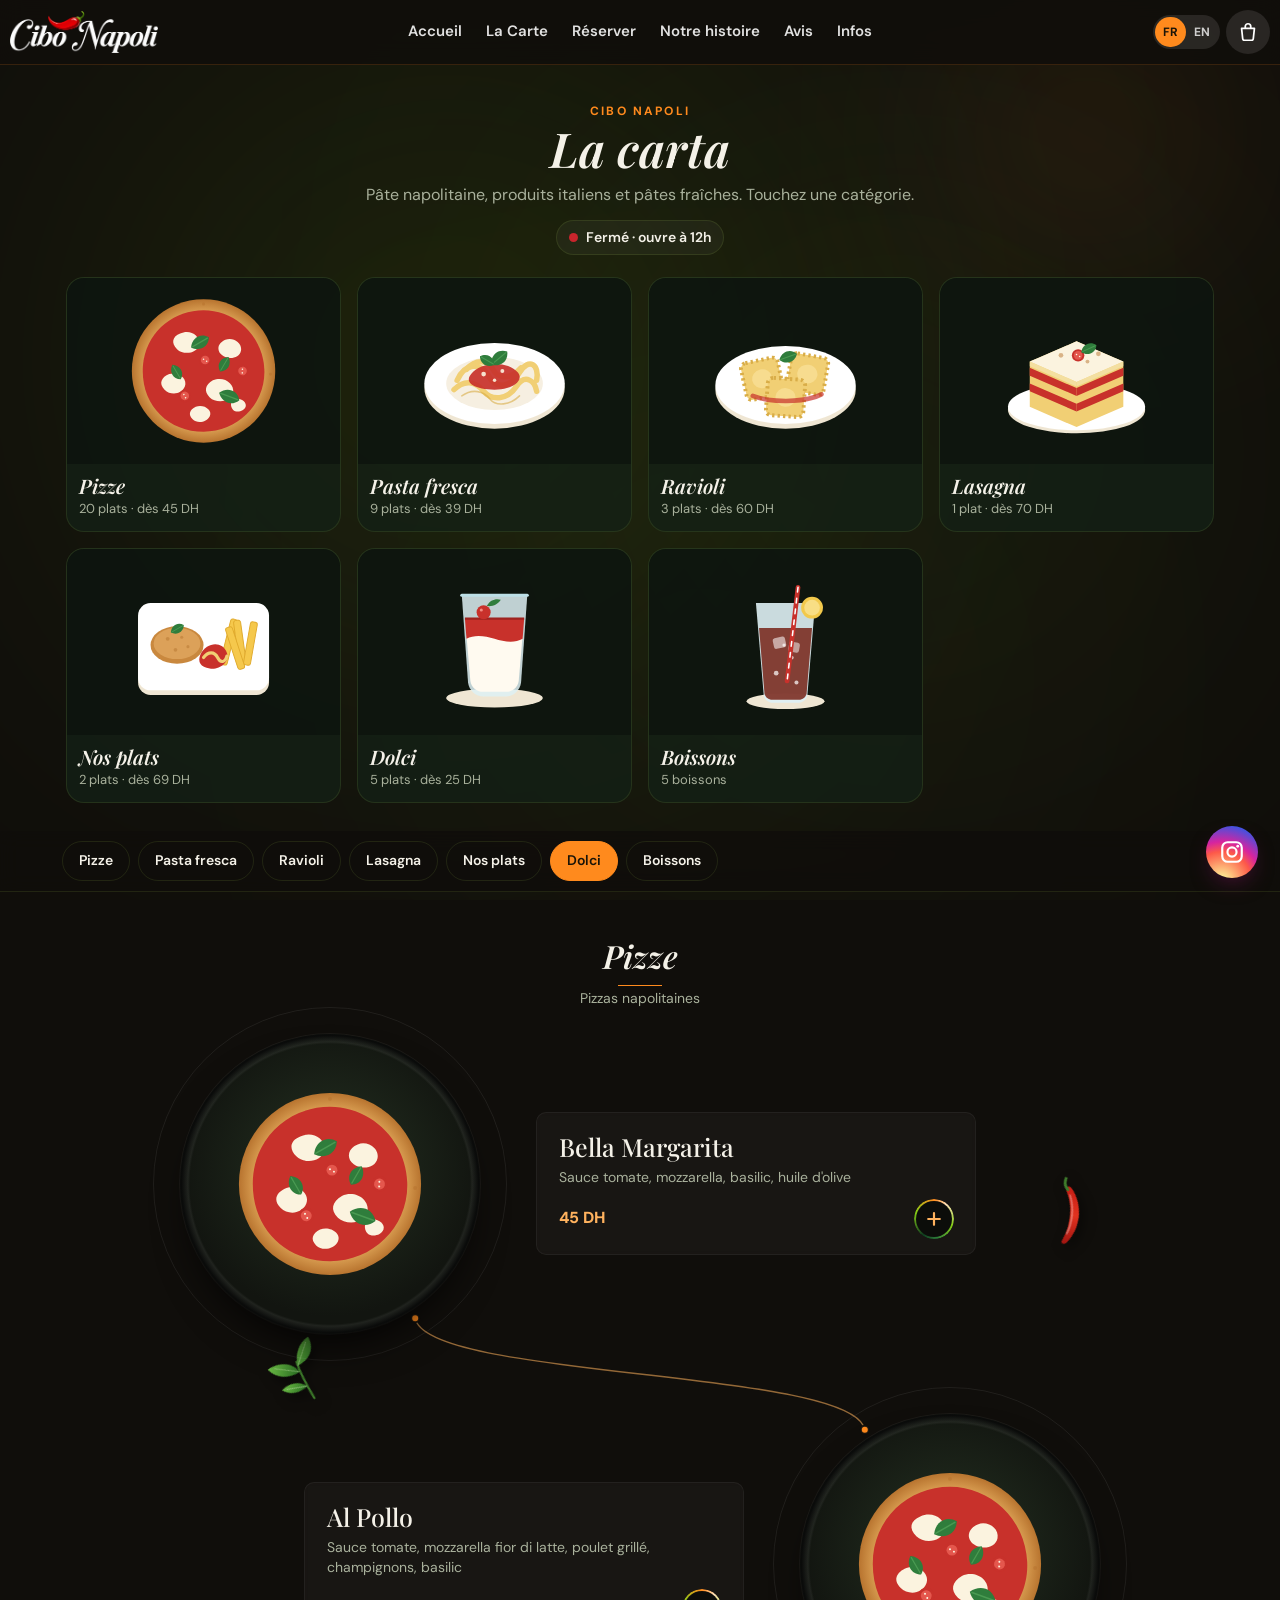
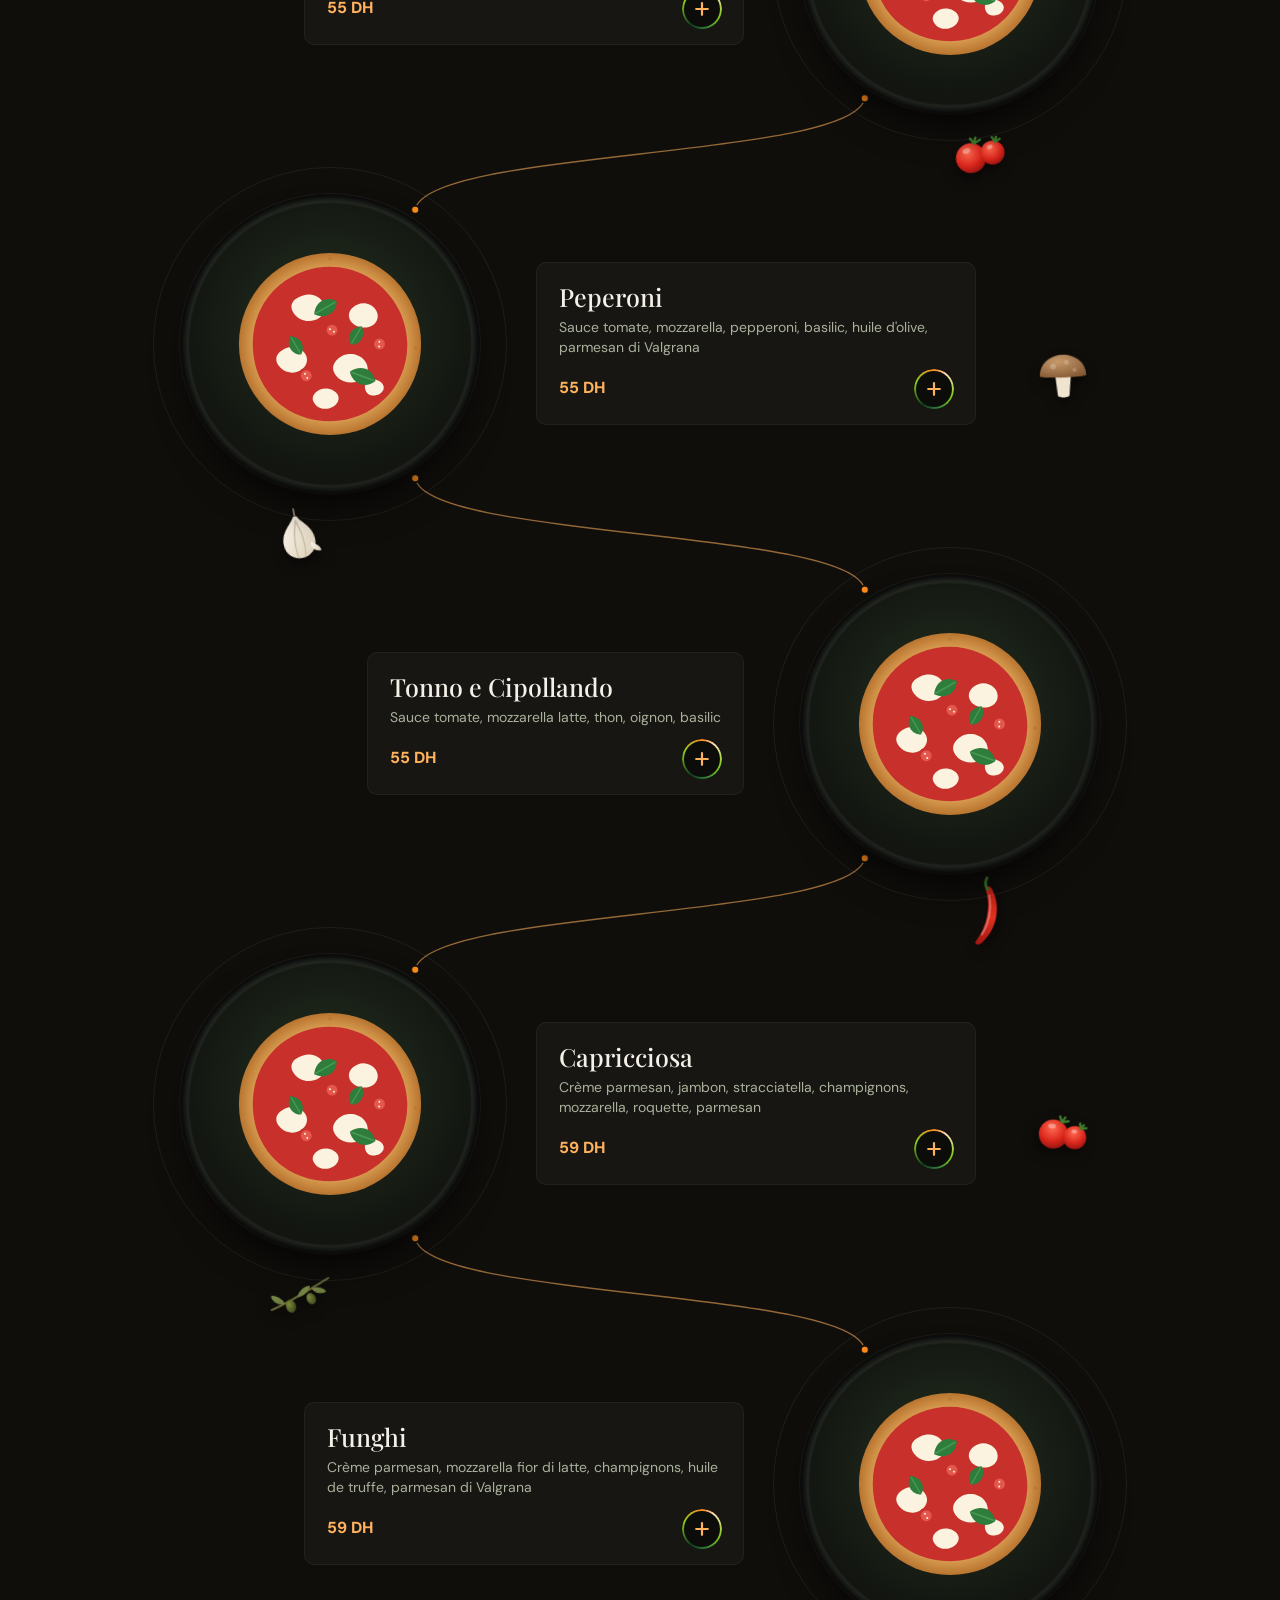
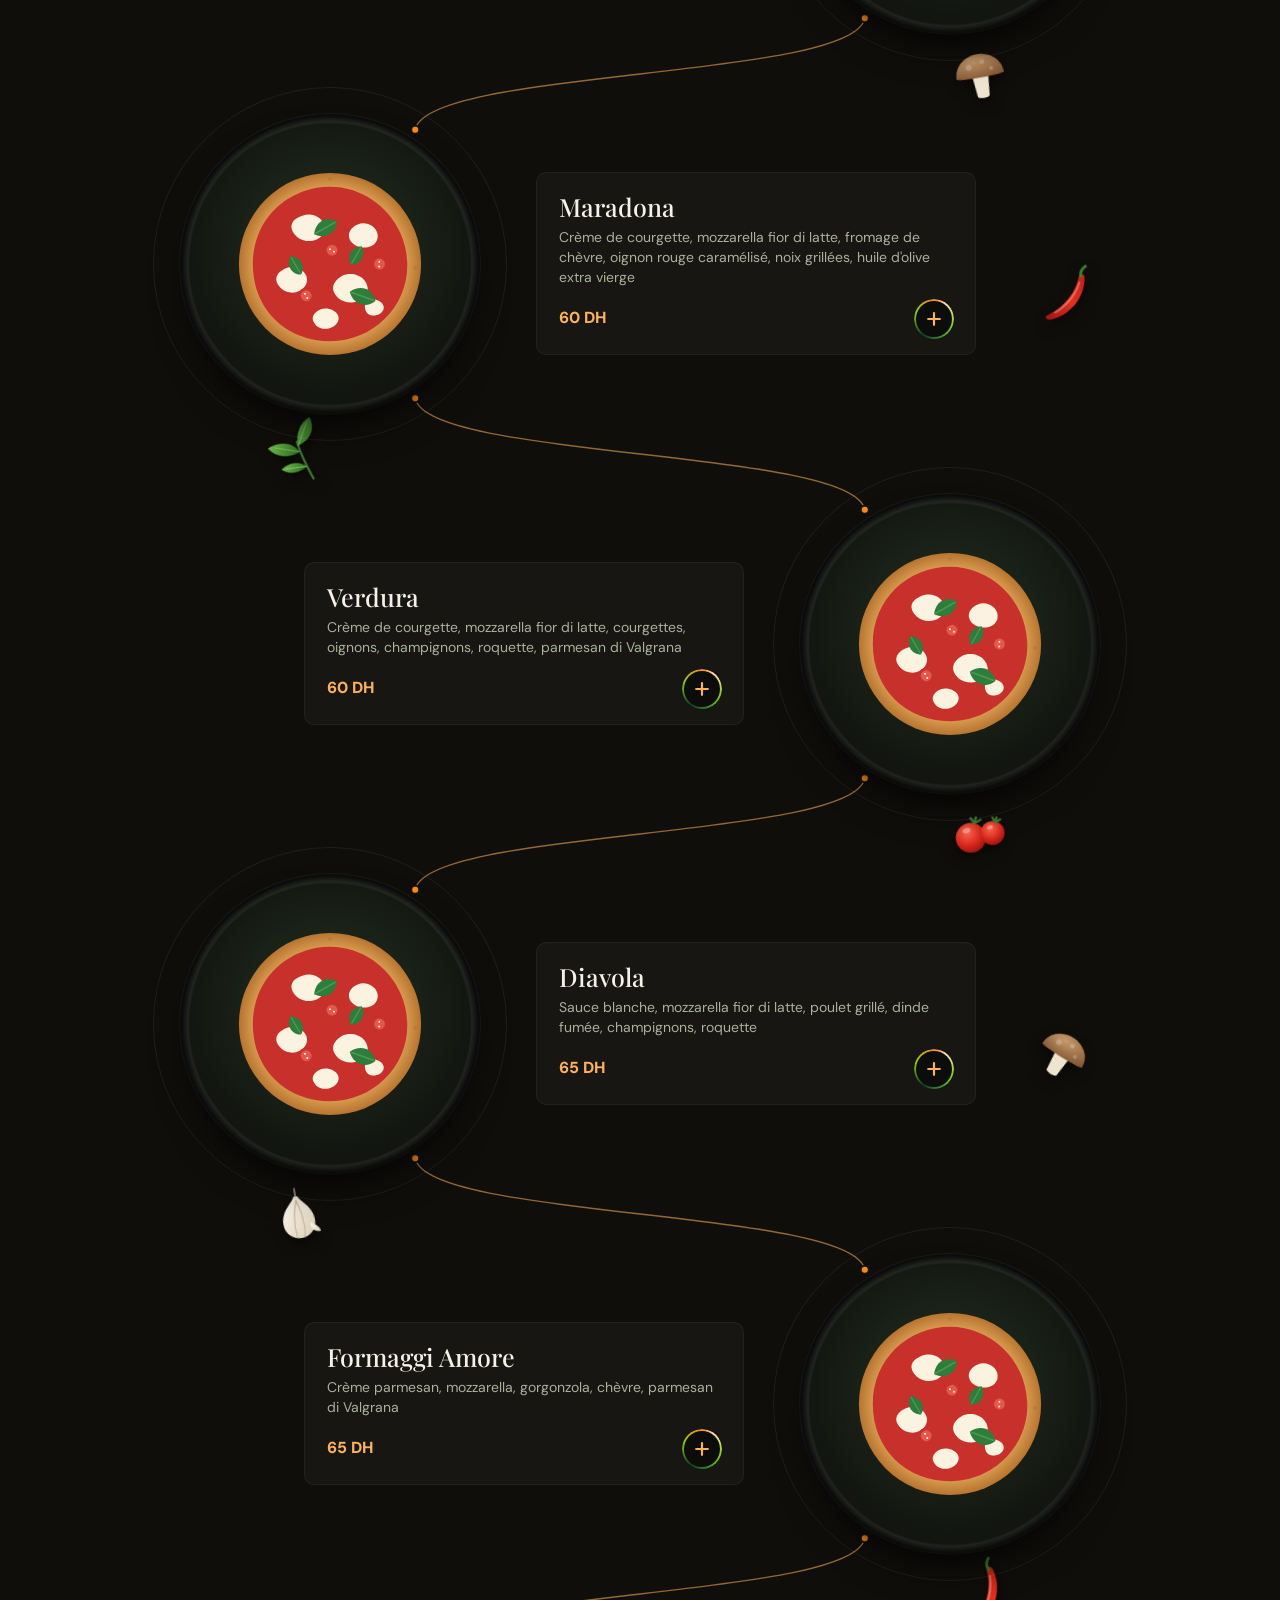
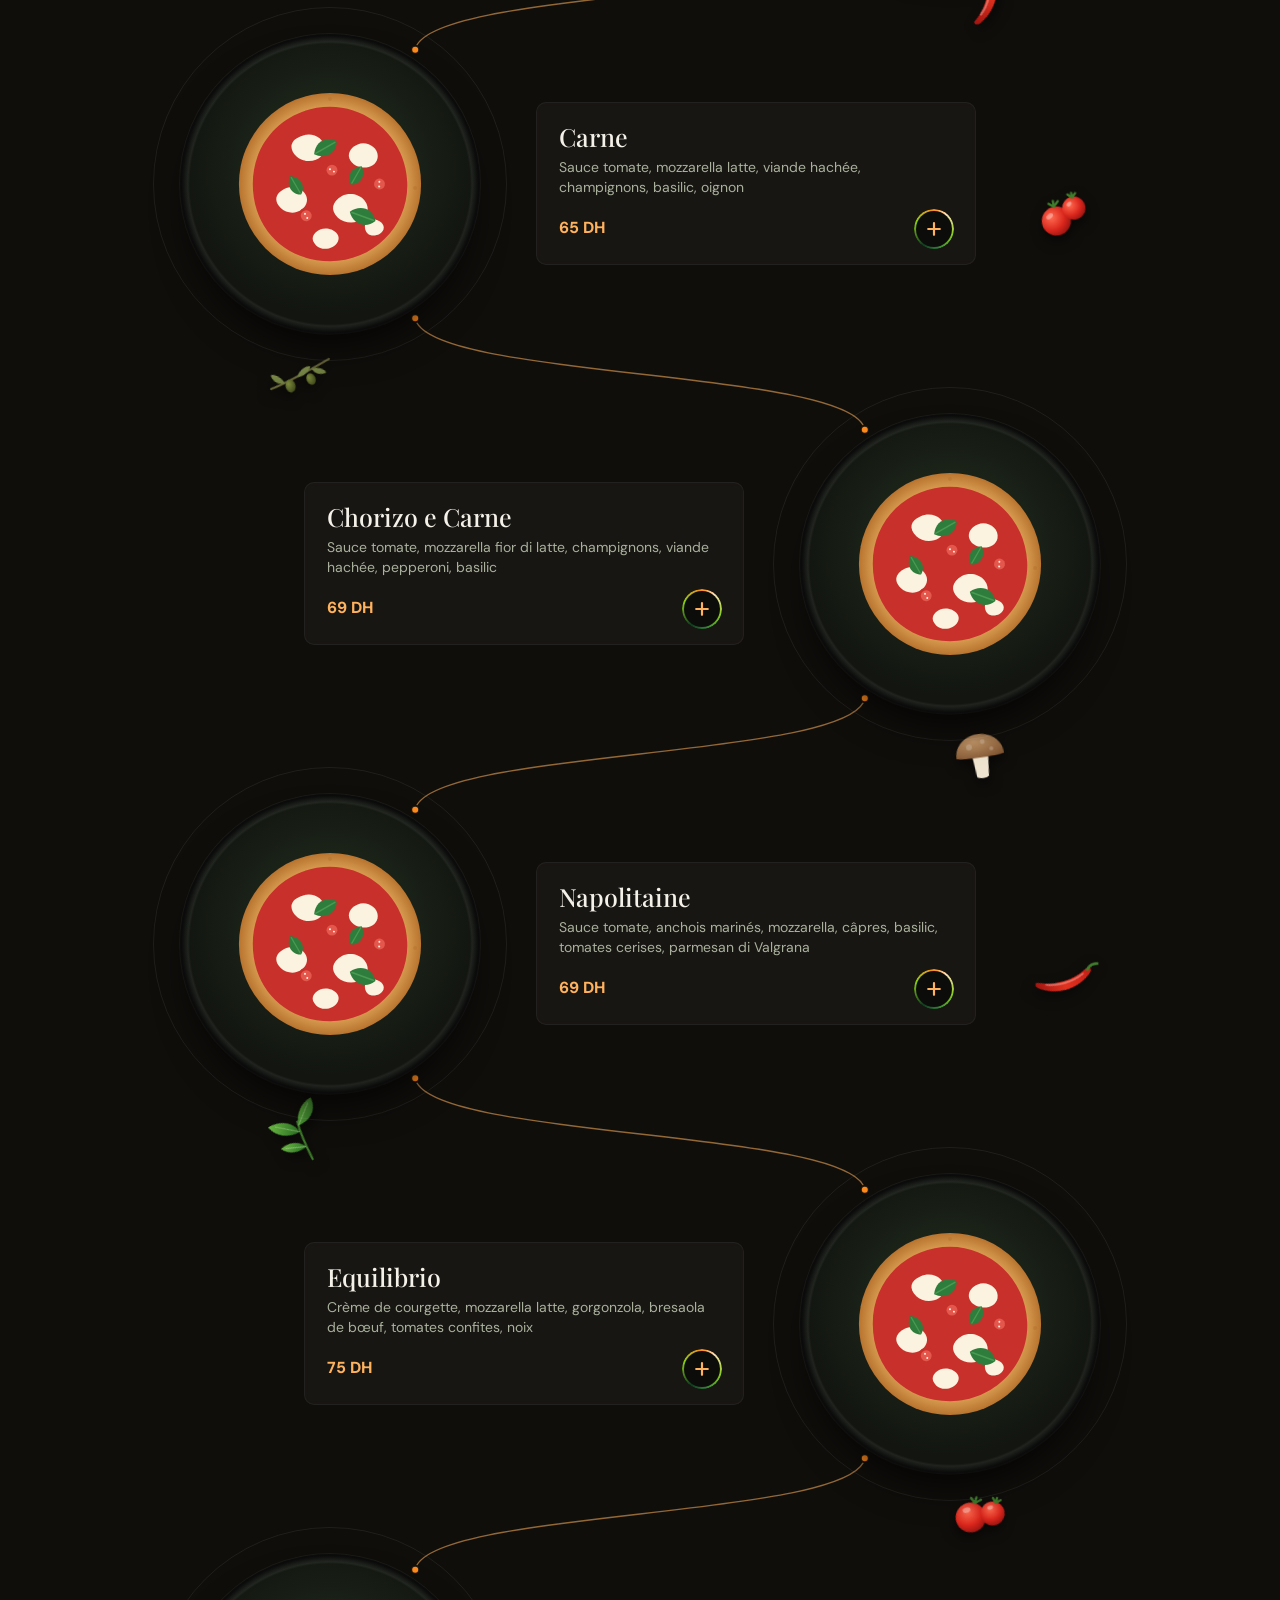
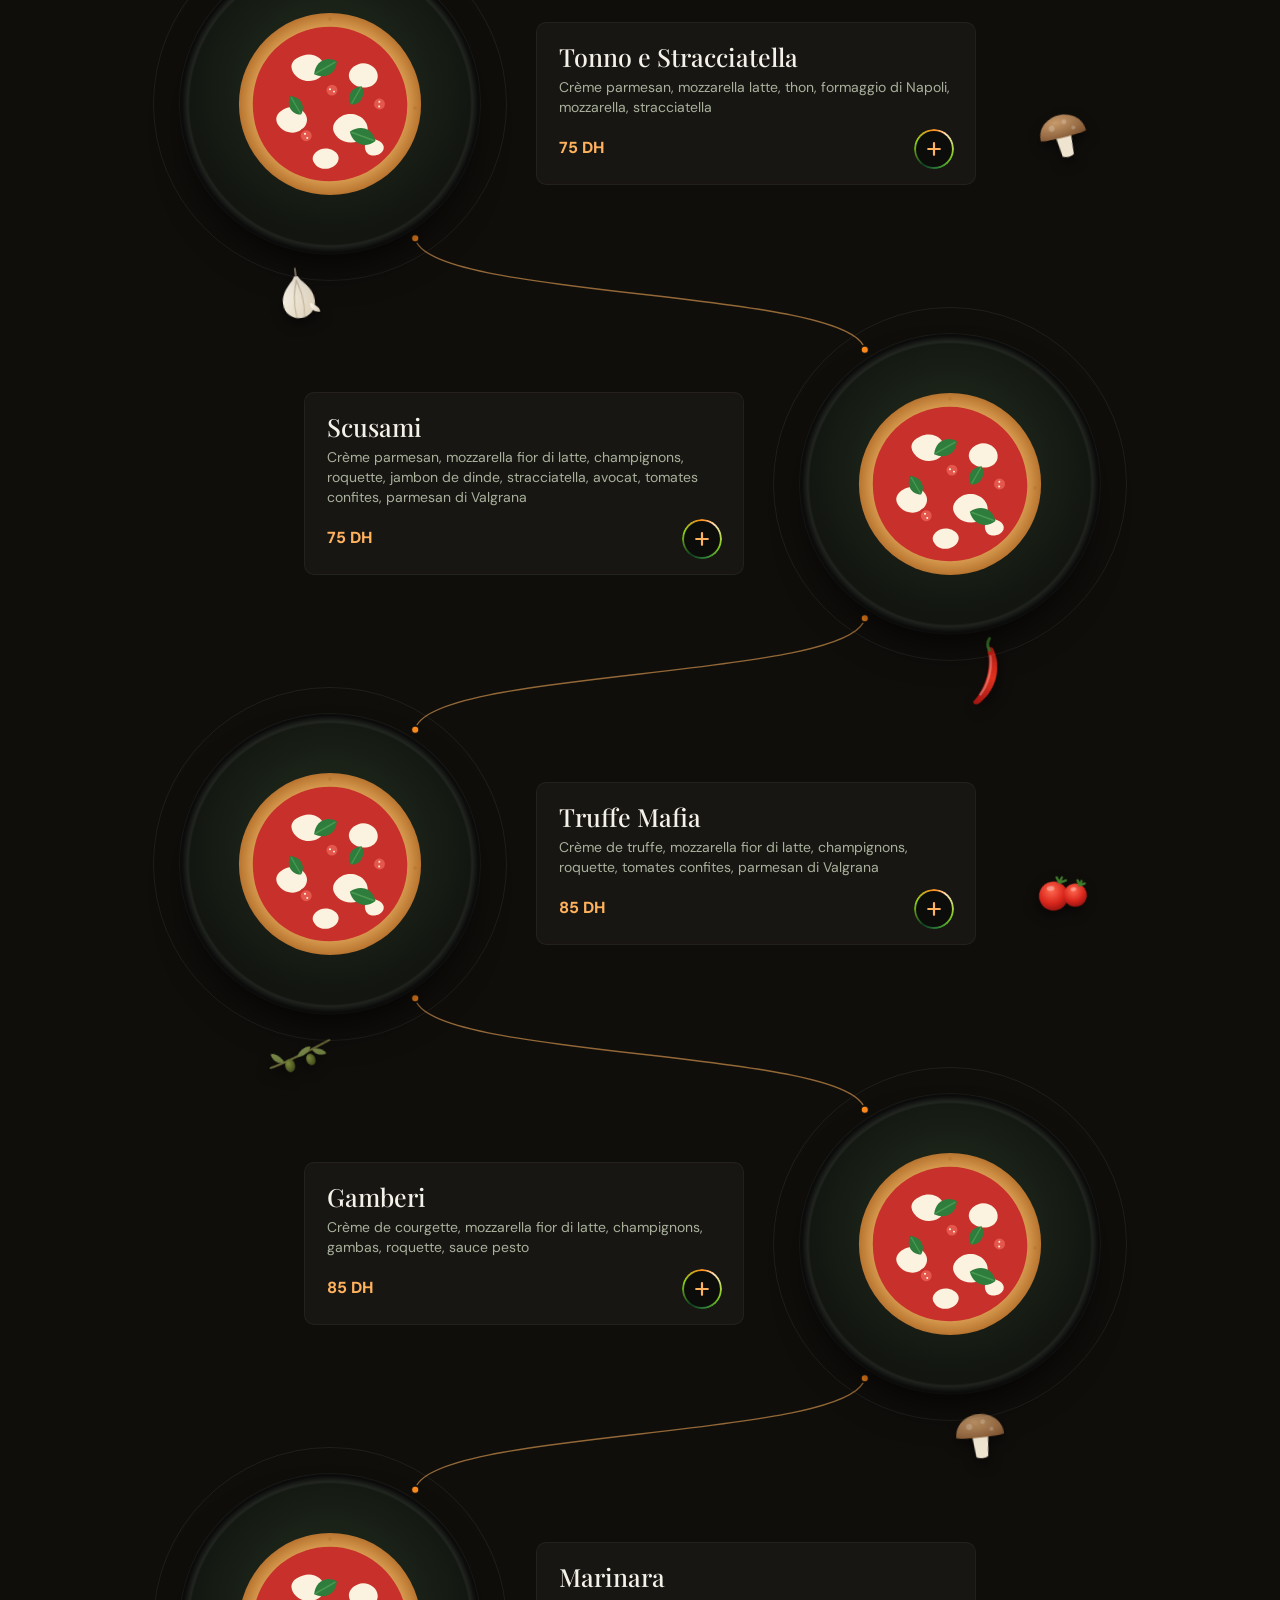
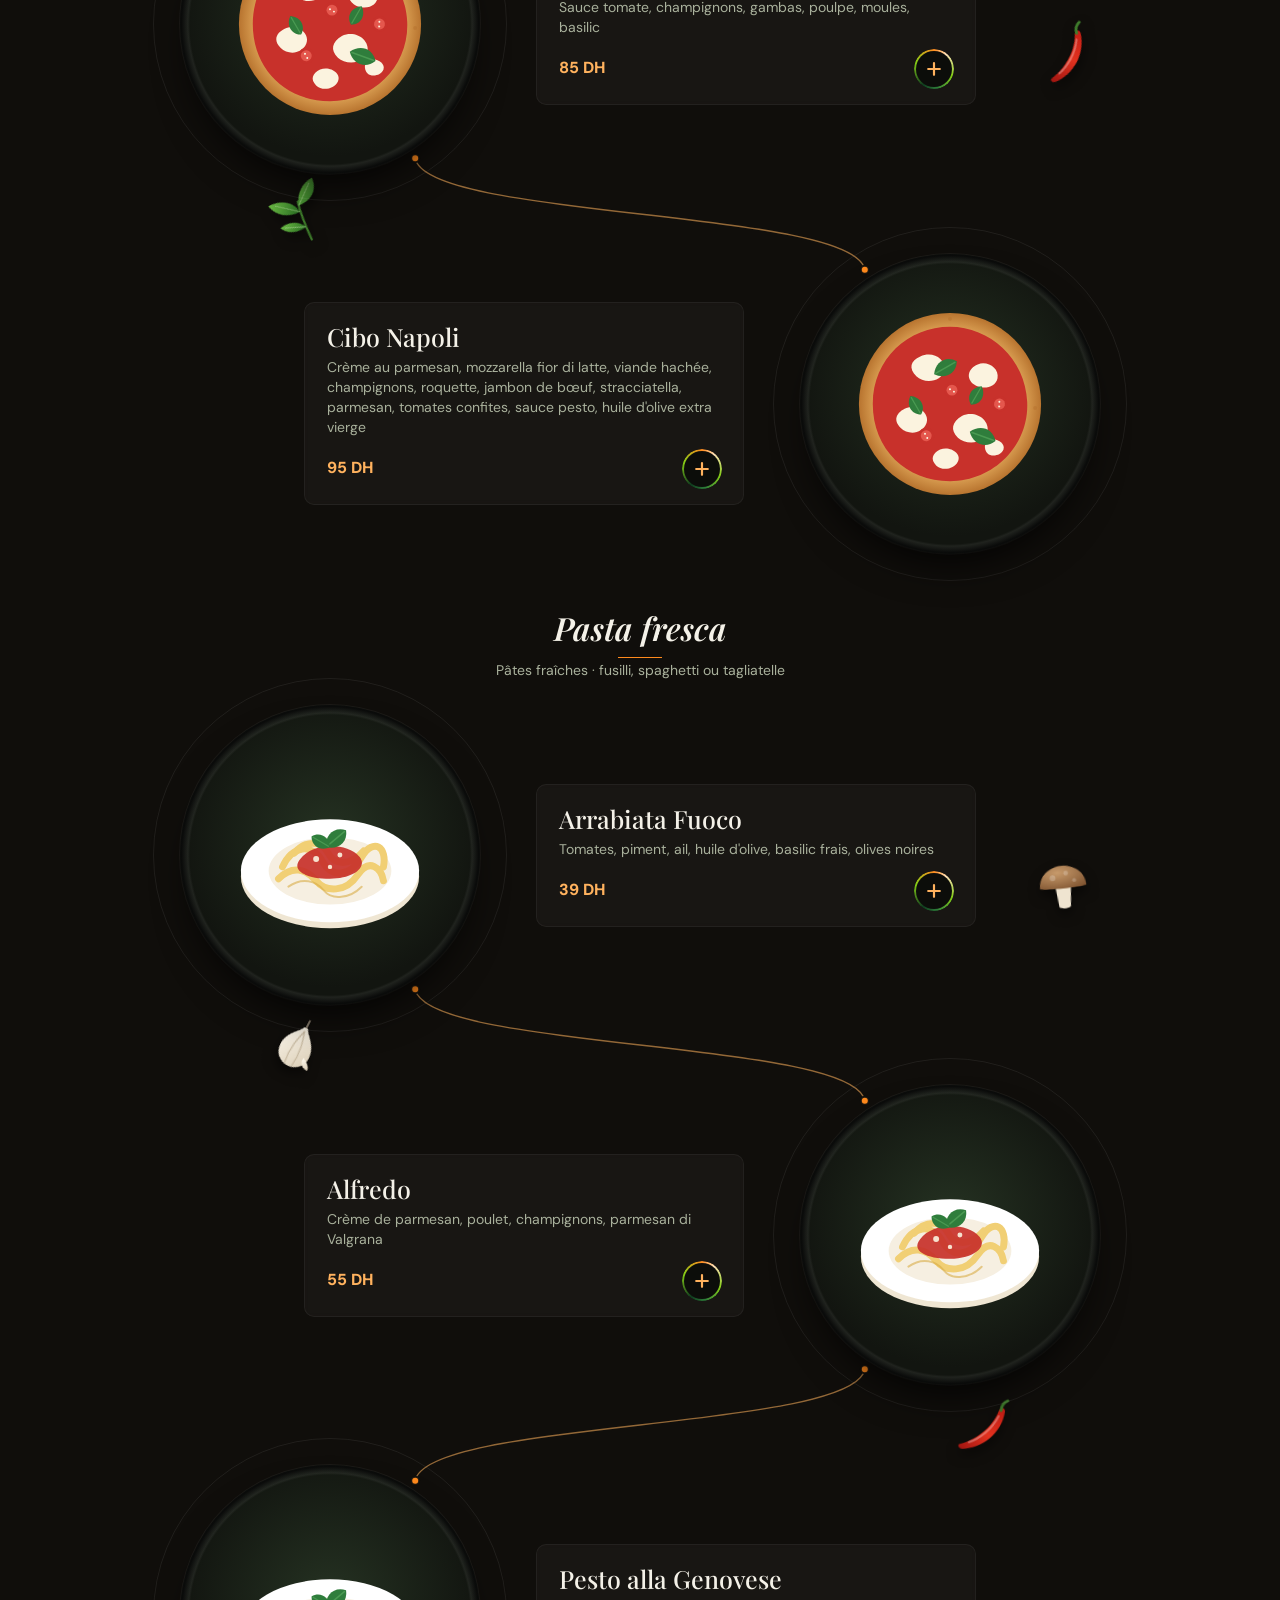
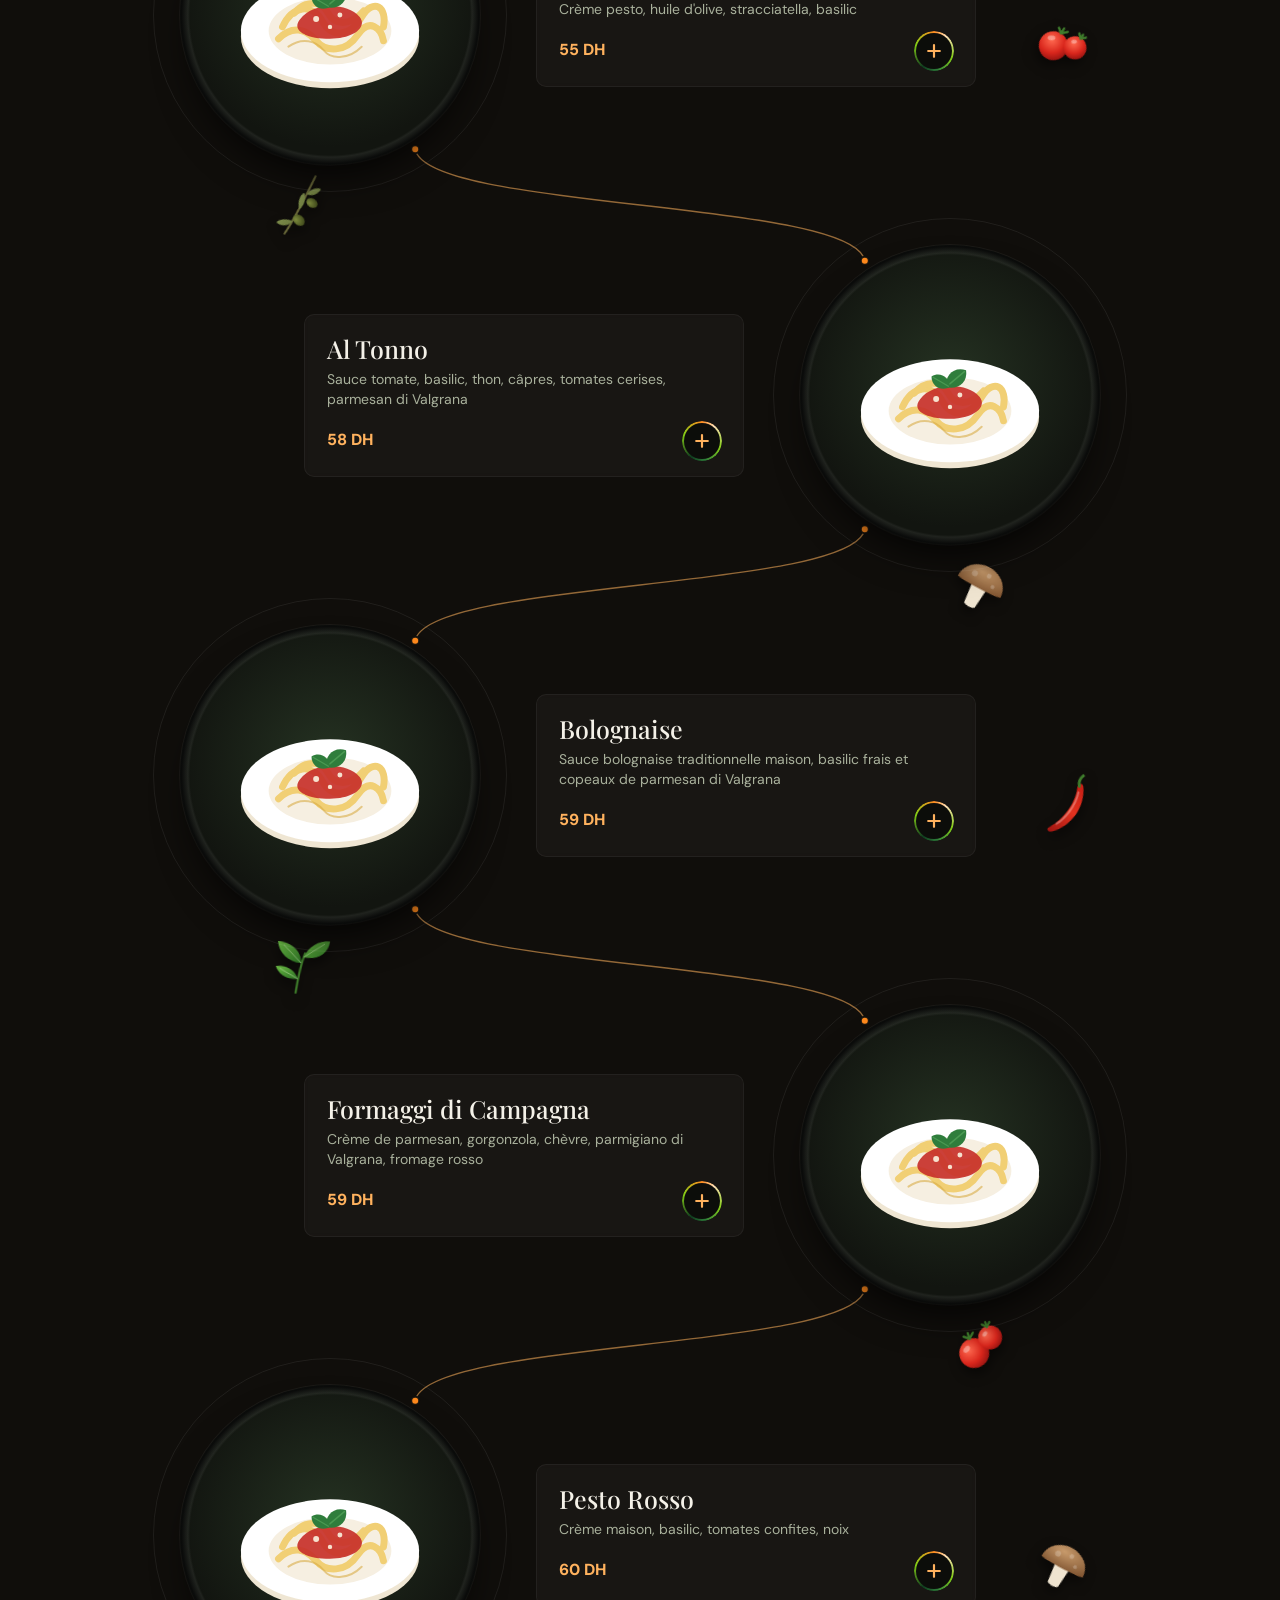
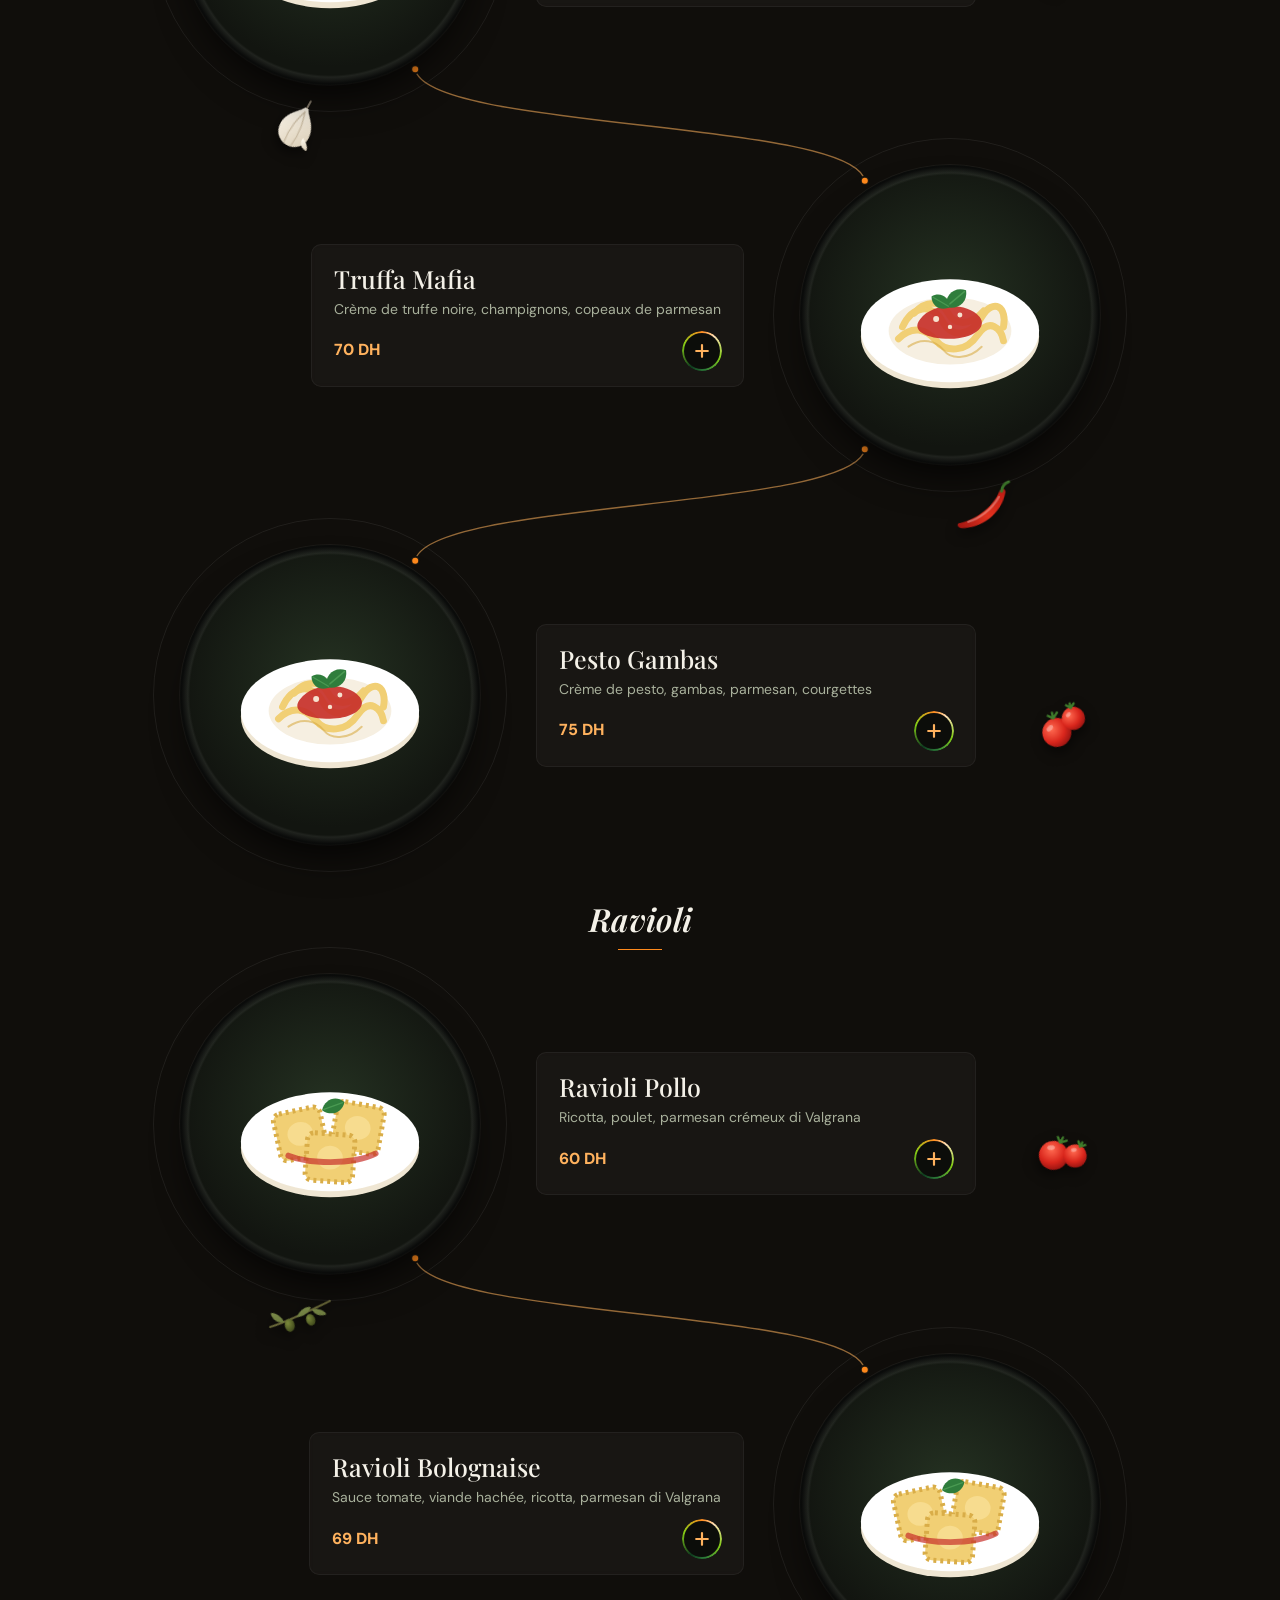
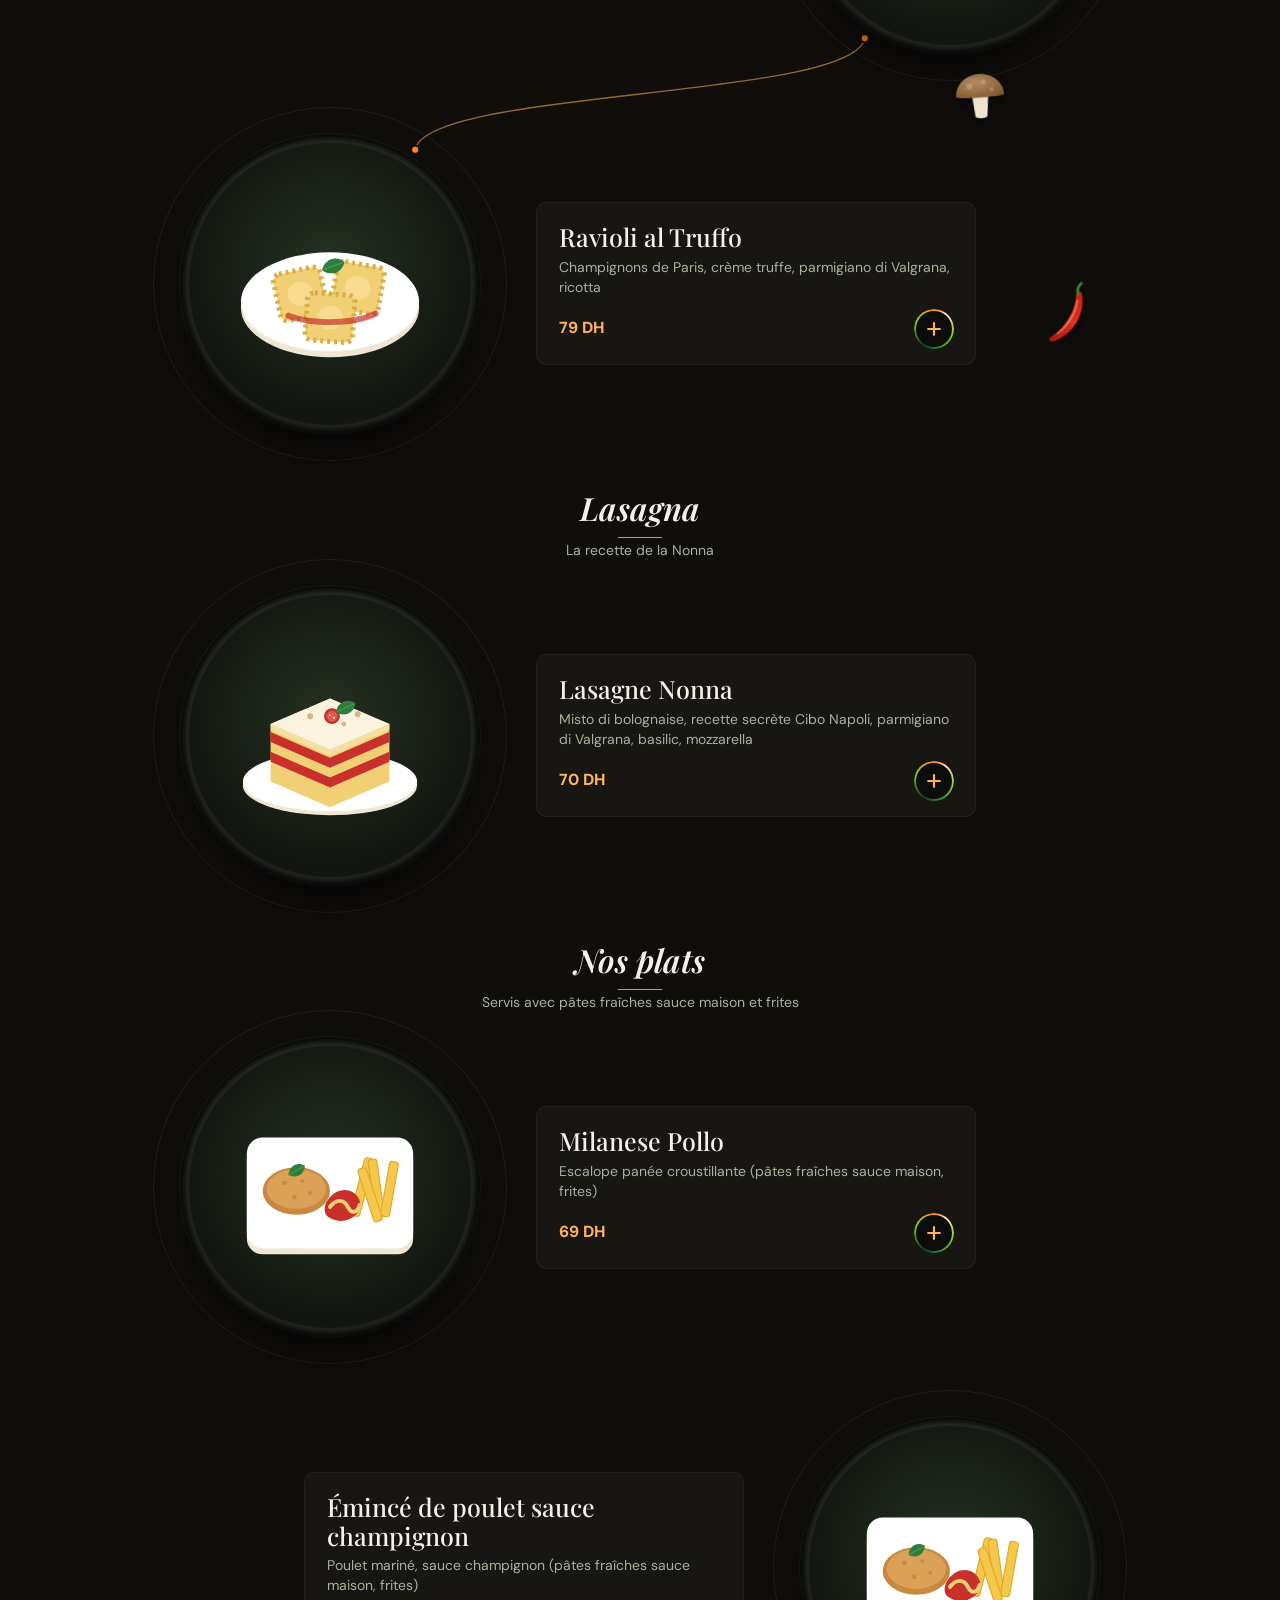
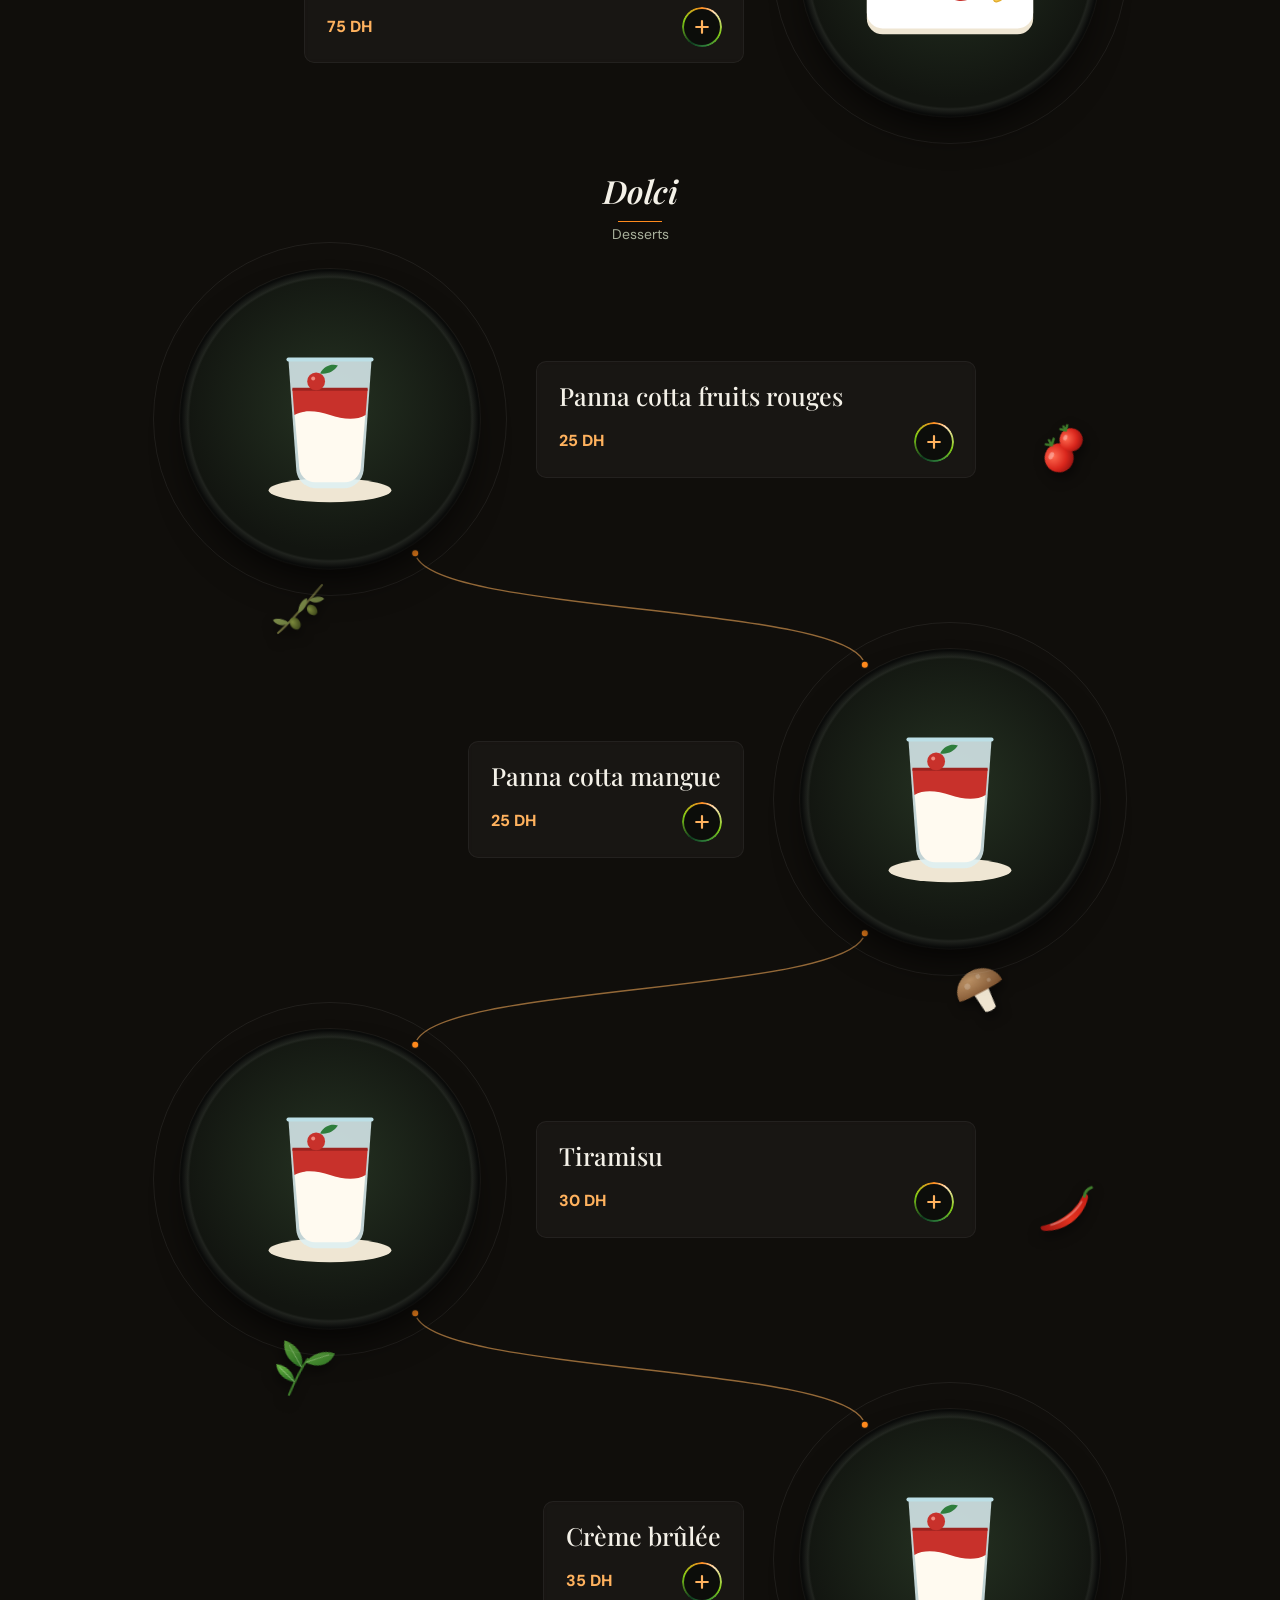
==== commit 1b1d3e64: "Intro plays on phones each time the home page opens; no dark mode; Installer in the ☰ panel; panel w" ====
--- a/commander/index.html
+++ b/commander/index.html
@@ -11,7 +11,6 @@
   <link rel="alternate" hreflang="x-default" href="https://cibo-napoli.vercel.app/commander/">
   <meta name="theme-color" content="#1e5c34">
   <!-- dark mode before the first paint: the saved choice, or the phone's setting the first time -->
-  <script>try{var cnT=localStorage.getItem("cibo.theme");cnT=cnT?JSON.parse(cnT):(window.matchMedia&&matchMedia("(prefers-color-scheme: dark)").matches?"dark":"light");document.documentElement.setAttribute("data-theme",cnT)}catch(e){}</script>
 
   <meta property="og:type" content="restaurant">
   <meta property="og:site_name" content="Cibo Napoli">
@@ -57,8 +56,6 @@
         <a href="/#infos" data-keep-lang data-i18n="nav.info">Infos</a>
       </nav>
       <div class="topbar__actions">
-        <button class="install-btn" type="button" data-install hidden><img src="/assets/icons/icon-192.png" alt="" width="26" height="26"><span data-i18n="nav.install">Installer</span></button>
-        <button class="icon-btn theme-btn" type="button" data-theme-toggle aria-pressed="false" data-i18n-aria="nav.dark"><svg class="theme-btn__moon" viewBox="0 0 24 24" aria-hidden="true"><path d="M20 14.5A8 8 0 0 1 9.5 4a8 8 0 1 0 10.5 10.5z" fill="none" stroke="currentColor" stroke-width="2" stroke-linejoin="round"/></svg><svg class="theme-btn__sun" viewBox="0 0 24 24" aria-hidden="true"><circle cx="12" cy="12" r="4.2" fill="none" stroke="currentColor" stroke-width="2"/><path d="M12 2.5v2.2M12 19.3v2.2M2.5 12h2.2M19.3 12h2.2M5.3 5.3l1.6 1.6M17.1 17.1l1.6 1.6M5.3 18.7l1.6-1.6M17.1 6.9l1.6-1.6" stroke="currentColor" stroke-width="2" stroke-linecap="round"/></svg></button>
         <div class="lang" role="group" data-i18n-aria="nav.lang">
           <a data-lang-link="fr" href="?">FR</a>
           <a data-lang-link="en" href="?lang=en">EN</a>
@@ -80,8 +77,6 @@
         <a href="/" data-keep-lang data-i18n="nav.home">Accueil</a>
         <a href="/commander/" data-keep-lang data-i18n="nav.order">La Carte</a>
         <a href="/reserver/" data-keep-lang data-i18n="nav.book">Réserver</a>
-        <a href="/#histoire" data-keep-lang data-i18n="nav.story">Notre histoire</a>
-        <a href="/#avis" data-keep-lang data-i18n="nav.reviews">Avis</a>
         <a href="/#infos" data-keep-lang data-i18n="nav.info">Infos</a>
       </div>
       <div class="navpanel__tools">
@@ -89,7 +84,6 @@
           <a data-lang-link="fr" href="?">Français</a>
           <a data-lang-link="en" href="?lang=en">English</a>
         </div>
-        <button class="btn btn--line btn--block theme-btn theme-btn--text" type="button" data-theme-toggle aria-pressed="false"><svg class="theme-btn__moon" viewBox="0 0 24 24" aria-hidden="true"><path d="M20 14.5A8 8 0 0 1 9.5 4a8 8 0 1 0 10.5 10.5z" fill="none" stroke="currentColor" stroke-width="2" stroke-linejoin="round"/></svg><svg class="theme-btn__sun" viewBox="0 0 24 24" aria-hidden="true"><circle cx="12" cy="12" r="4.2" fill="none" stroke="currentColor" stroke-width="2"/><path d="M12 2.5v2.2M12 19.3v2.2M2.5 12h2.2M19.3 12h2.2M5.3 5.3l1.6 1.6M17.1 17.1l1.6 1.6M5.3 18.7l1.6-1.6M17.1 6.9l1.6-1.6" stroke="currentColor" stroke-width="2" stroke-linecap="round"/></svg><span class="theme-btn__text" data-i18n="nav.dark">Mode sombre</span></button>
         <button class="btn btn--red btn--block install-btn install-btn--panel" type="button" data-install hidden><img src="/assets/icons/icon-192.png" alt="" width="26" height="26"><span data-i18n="nav.install">Installer</span></button>
       </div>
     </nav>
--- a/css/style.css
+++ b/css/style.css
@@ -560,9 +560,9 @@
   color: var(--lux-text);
   color-scheme: dark;
 }
-body[data-page="home"], body[data-page="order"] { --header-bg: #100e0b; background-color: #100e0b; }
-body[data-page="home"] .topbar, body[data-page="order"] .topbar { background: rgba(16, 14, 11, .88); -webkit-backdrop-filter: blur(12px); backdrop-filter: blur(12px); border-bottom: 1px solid rgba(255, 138, 29, .16); }
-body[data-page="home"] .topnav a[aria-current="page"], body[data-page="order"] .topnav a[aria-current="page"] { background: transparent; color: #ffb25e; box-shadow: inset 0 -2px 0 #ff8a1d; border-radius: 0; }
+body[data-page="home"], body[data-page="order"], body[data-page="book"] { --header-bg: #100e0b; background-color: #100e0b; }
+body[data-page="home"] .topbar, body[data-page="order"] .topbar, body[data-page="book"] .topbar { background: rgba(16, 14, 11, .88); -webkit-backdrop-filter: blur(12px); backdrop-filter: blur(12px); border-bottom: 1px solid rgba(255, 138, 29, .16); }
+body[data-page="home"] .topnav a[aria-current="page"], body[data-page="order"] .topnav a[aria-current="page"], body[data-page="book"] .topnav a[aria-current="page"] { background: transparent; color: #ffb25e; box-shadow: inset 0 -2px 0 #ff8a1d; border-radius: 0; }
 
 .lux-eyebrow { display: inline-flex; align-items: center; margin: 0 0 12px; font-size: 12px; font-weight: 700; letter-spacing: .18em; text-transform: uppercase; color: var(--lux-gold); }
 .lux-eyebrow::before { content: ""; width: 28px; height: 1px; margin-right: 12px; background: currentColor; }
@@ -815,7 +815,7 @@
 .info.lux .btn--green { background: var(--lux-gold); color: #1a1408; }
 .info.lux .btn--line { color: var(--lux-text); border: 1px solid var(--lux-line); }
 .info.lux .info__map { border-color: var(--lux-line); background: #1a1b18; }
-body[data-page="home"] .footer, body[data-page="order"] .footer { --footer-bg: #080908; }
+body[data-page="home"] .footer, body[data-page="order"] .footer, body[data-page="book"] .footer { --footer-bg: #080908; }
 .menu.lux .cat-tile__media::after { display: none; }
 
 /* ---------- Aura: soft glows of forest green with a touch of mandarin, blended (screen) onto the page colour ---------- */
@@ -883,7 +883,7 @@
 /* ---------- Language next to the cart, on phones too ---------- */
 .topbar .lang { display: flex; padding: 2px; }
 .topbar .lang a { padding: 6px 8px; font-size: 12px; }
-body[data-page="home"] .topbar .lang a[aria-current="true"], body[data-page="order"] .topbar .lang a[aria-current="true"] { background: #ff8a1d; color: #1a1408; }
+body[data-page="home"] .topbar .lang a[aria-current="true"], body[data-page="order"] .topbar .lang a[aria-current="true"], body[data-page="book"] .topbar .lang a[aria-current="true"] { background: #ff8a1d; color: #1a1408; }
 @media (max-width: 380px) { .topbar .lang a { padding: 6px 6px; } .brand__logo { height: 32px; } }
 
 /* ---------- Signature collection on phones: side by side, drifting slowly to the left ---------- */
@@ -915,3 +915,36 @@
 .burst { position: fixed; top: 0; left: 0; width: 0; height: 0; z-index: 200; pointer-events: none; }
 .burst span { position: absolute; line-height: 1; will-change: transform, opacity; filter: drop-shadow(0 4px 6px rgba(0, 0, 0, .35)); }
 body[data-page="order"] .footer { position: relative; z-index: 1; }
+
+/* ---------- Booking page: the same dark forest green + mandarin look ---------- */
+body[data-page="book"] {
+  --bg: #100e0b; --paper: rgba(20, 32, 22, .78); --ink: #f4f1e8; --muted: #a9b19c; --line: rgba(190, 242, 100, .14);
+  --heading: #f4f1e8; --green-text: #ffb25e; --field-bg: rgba(10, 14, 9, .7); --green-soft: rgba(132, 204, 22, .12);
+  color-scheme: dark;
+}
+.book.lux { padding: 40px 0 80px; }
+.book.lux .section-head .eyebrow { font-family: var(--sans); font-size: 12px; font-weight: 700; letter-spacing: .18em; text-transform: uppercase; color: var(--lux-gold); }
+.book.lux .section-title { font-style: normal; color: var(--lux-text); }
+.book.lux .section-title::after { content: ""; display: block; width: 44px; height: 1px; margin: 14px auto 0; background: var(--lux-gold); }
+.book.lux .section-lead { color: var(--lux-muted); }
+.book.lux .block { background: linear-gradient(180deg, var(--lux-card-2), var(--lux-card)); border-color: var(--lux-line); -webkit-backdrop-filter: blur(6px); backdrop-filter: blur(6px); }
+.book.lux .block legend { color: var(--lux-gold); font-weight: 600; }
+.book.lux .day, .book.lux .slot { background: rgba(10, 14, 9, .6); border-color: var(--lux-line-soft); color: var(--lux-text); }
+.book.lux .day[aria-pressed="true"], .book.lux .slot[aria-pressed="true"] { background: var(--lux-gold); border-color: var(--lux-gold); color: #1a1408; }
+.book.lux .day[aria-pressed="true"] .day__w { color: rgba(26, 20, 8, .75); }
+.book.lux .seg { background: rgba(10, 14, 9, .6); border-color: var(--lux-line-soft); }
+.book.lux .seg input:checked + span { background: var(--lux-gold); color: #1a1408; }
+.book.lux .stepper { background: rgba(10, 14, 9, .6); border-color: var(--lux-line); }
+.book.lux .stepper button { color: var(--lux-gold); }
+.book.lux .field input, .book.lux .field textarea { color: var(--lux-text); border-color: var(--lux-line-soft); }
+.book.lux .field input:focus, .book.lux .field textarea:focus { border-color: var(--lux-gold); box-shadow: 0 0 0 3px rgba(255, 138, 29, .18); }
+.book.lux input[type="date"]::-webkit-calendar-picker-indicator { filter: invert(1); }
+.book.lux .order__legal a { color: var(--lux-gold-2); }
+.book.lux .book__done { background: linear-gradient(180deg, var(--lux-card-2), var(--lux-card)); border-color: var(--lux-line); }
+.book.lux .book__done-icon { background: var(--lux-gold); color: #1a1408; }
+.book.lux .book__done h2 { color: var(--lux-text); }
+.book.lux .tracker__grazie { color: var(--lux-gold); }
+/* the ☰ panel in the site's colours */
+.navpanel__links a[aria-current="page"] { box-shadow: inset 4px 0 0 #ff8a1d; }
+.navpanel__tools .install-btn--panel { background: #ff8a1d; color: #1a1408; }
+.navpanel__tools .lang a[aria-current="true"] { background: #ff8a1d; color: #1a1408; }
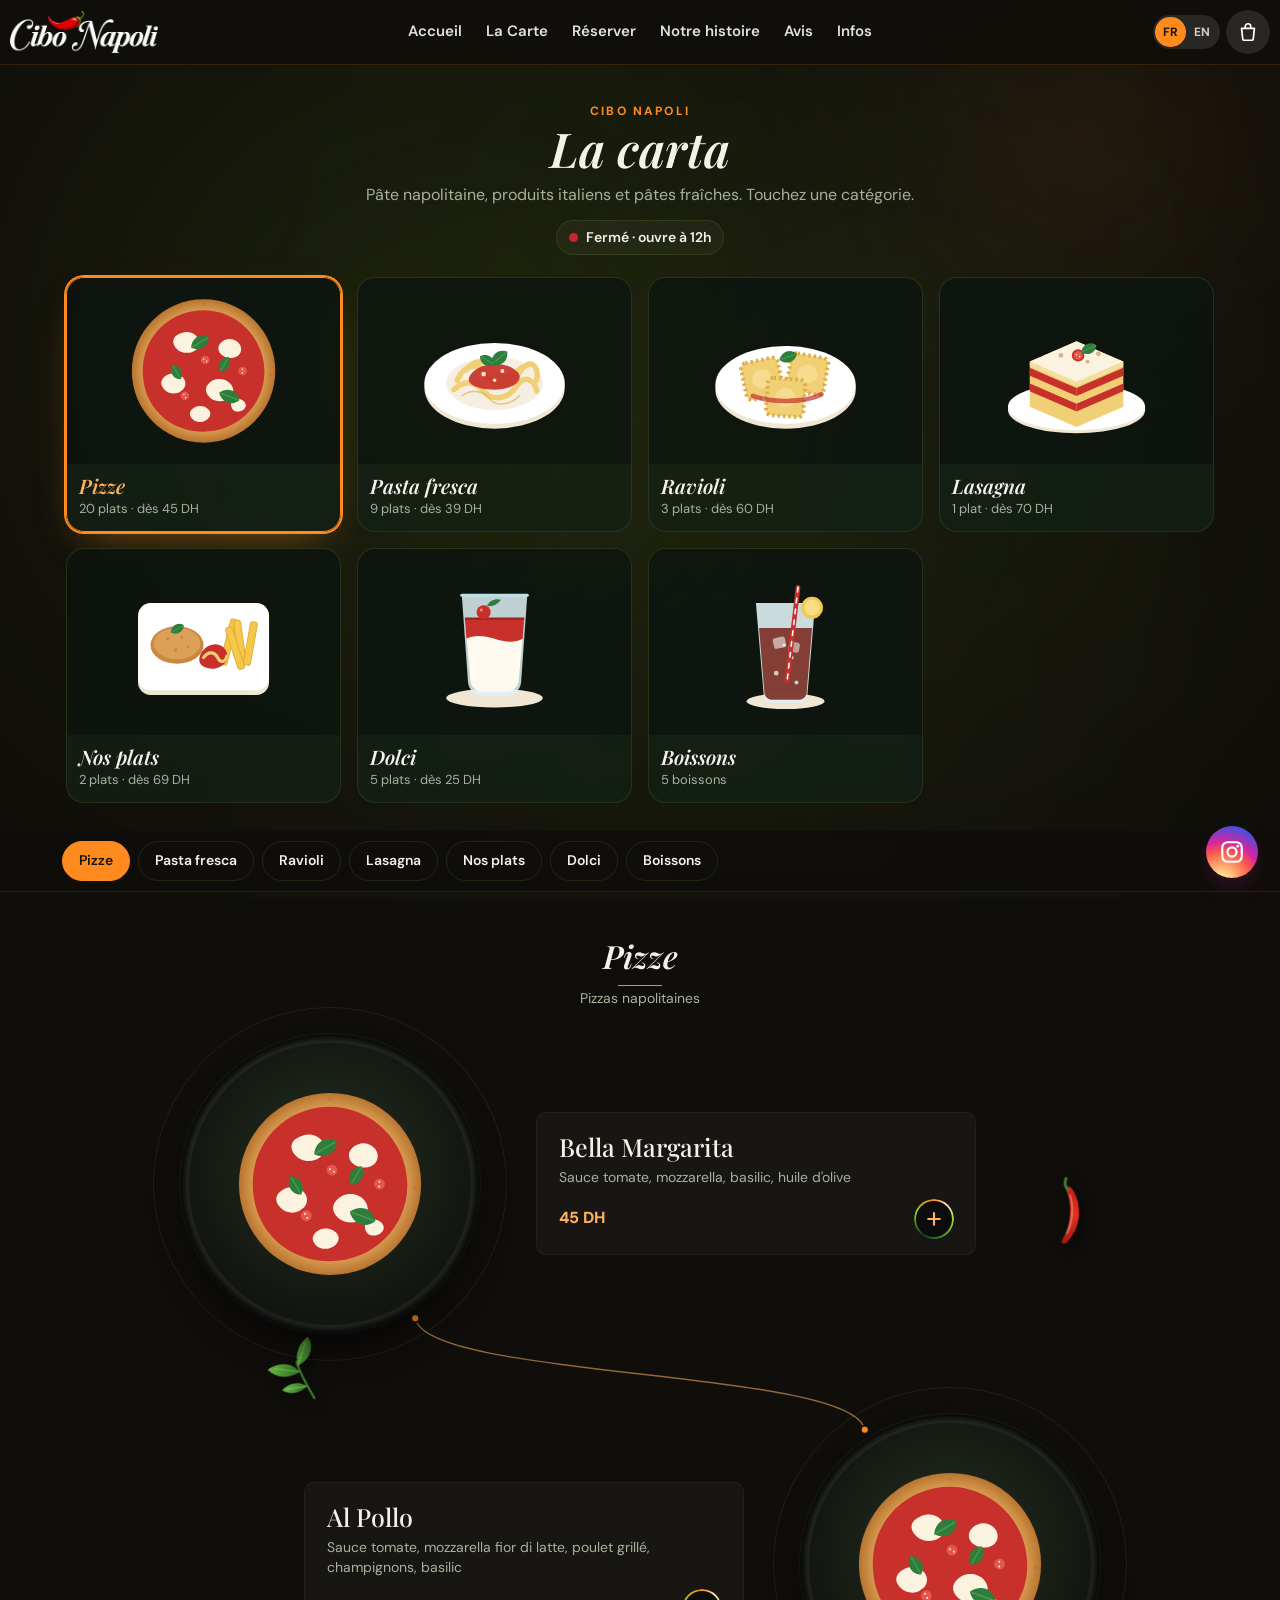
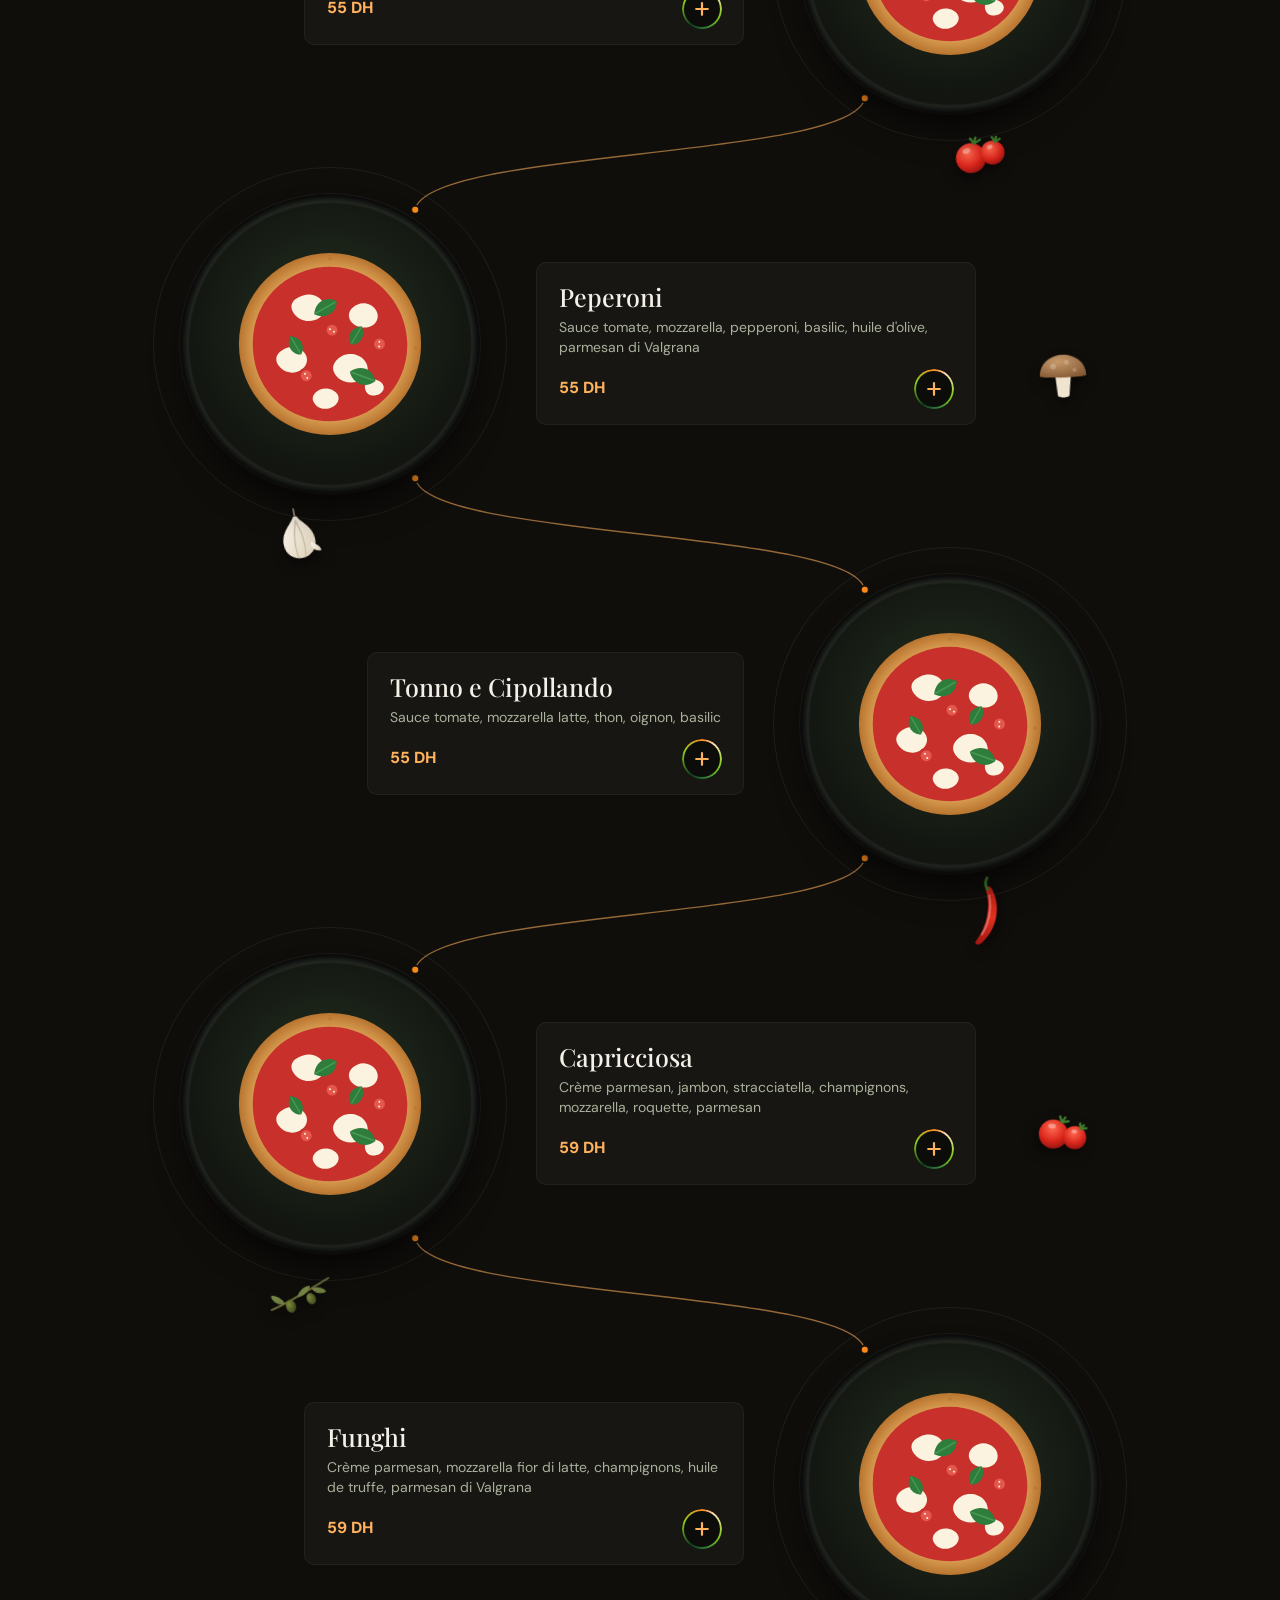
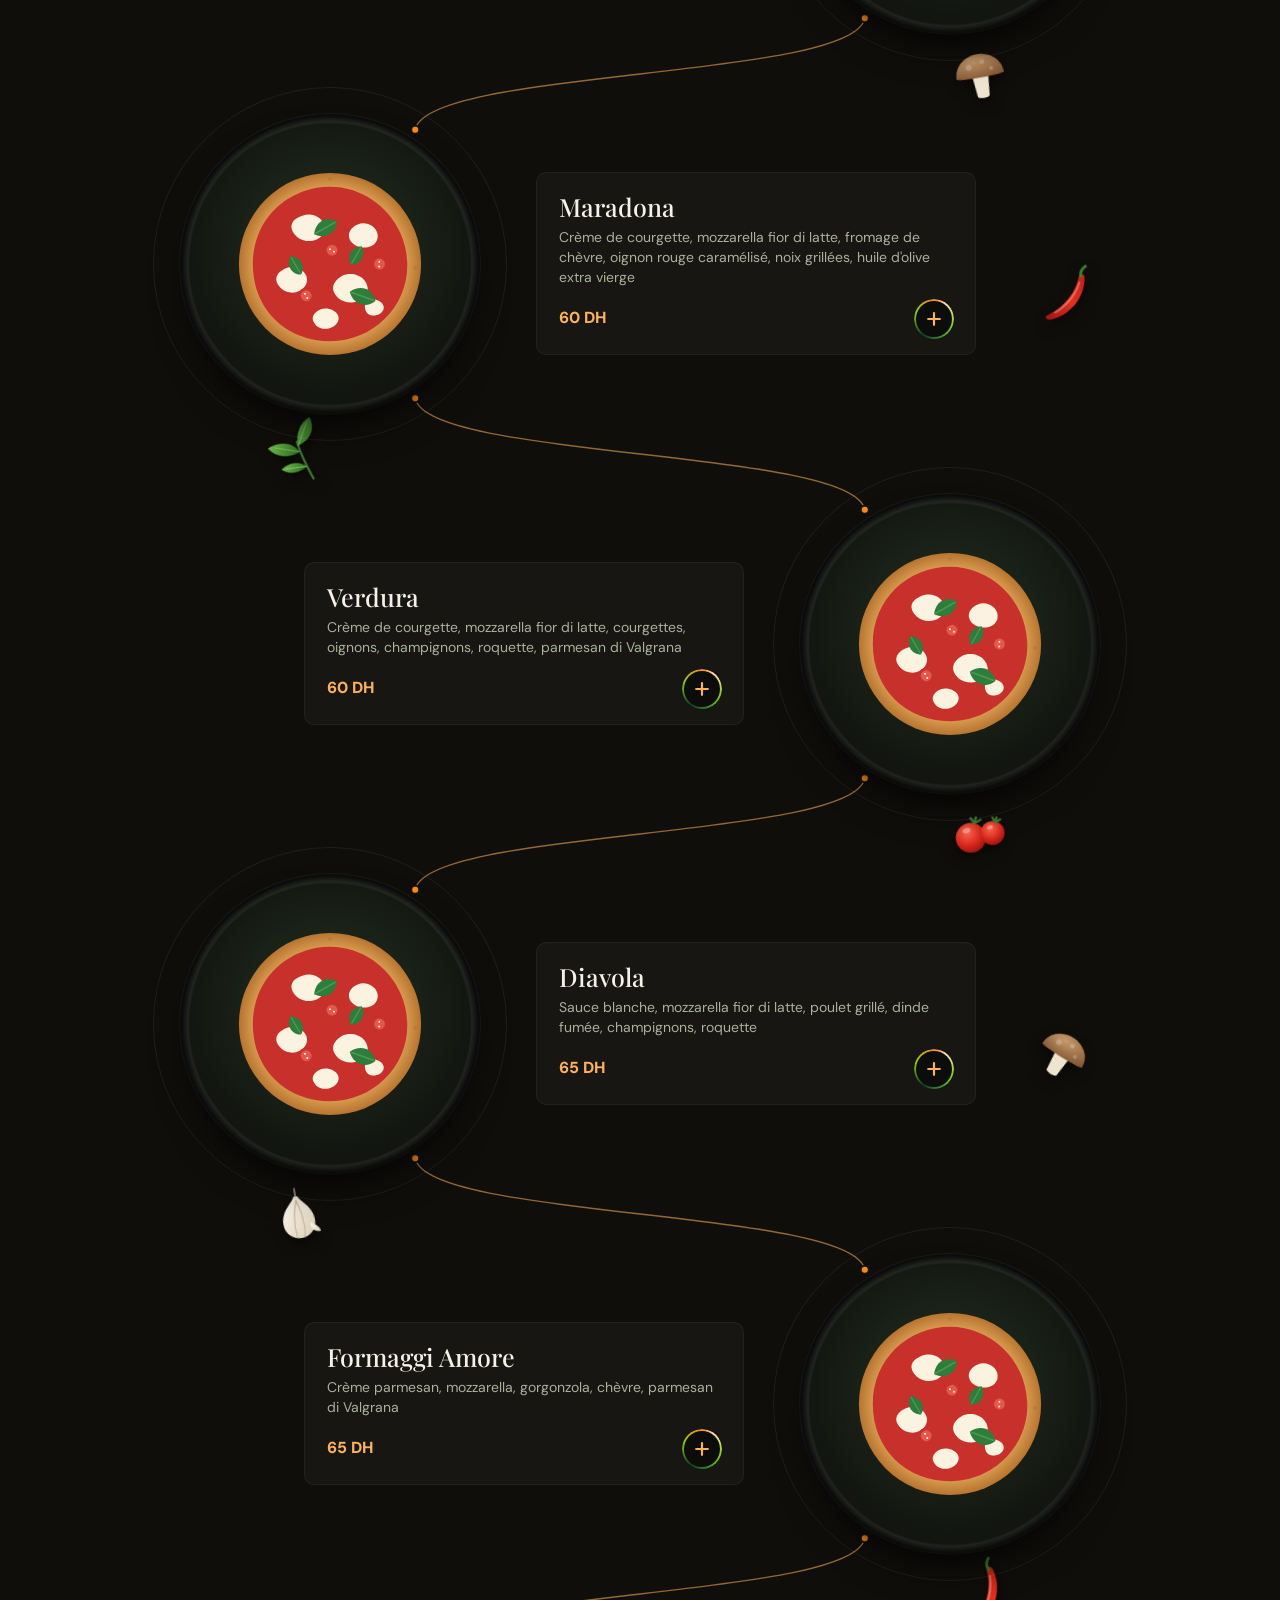
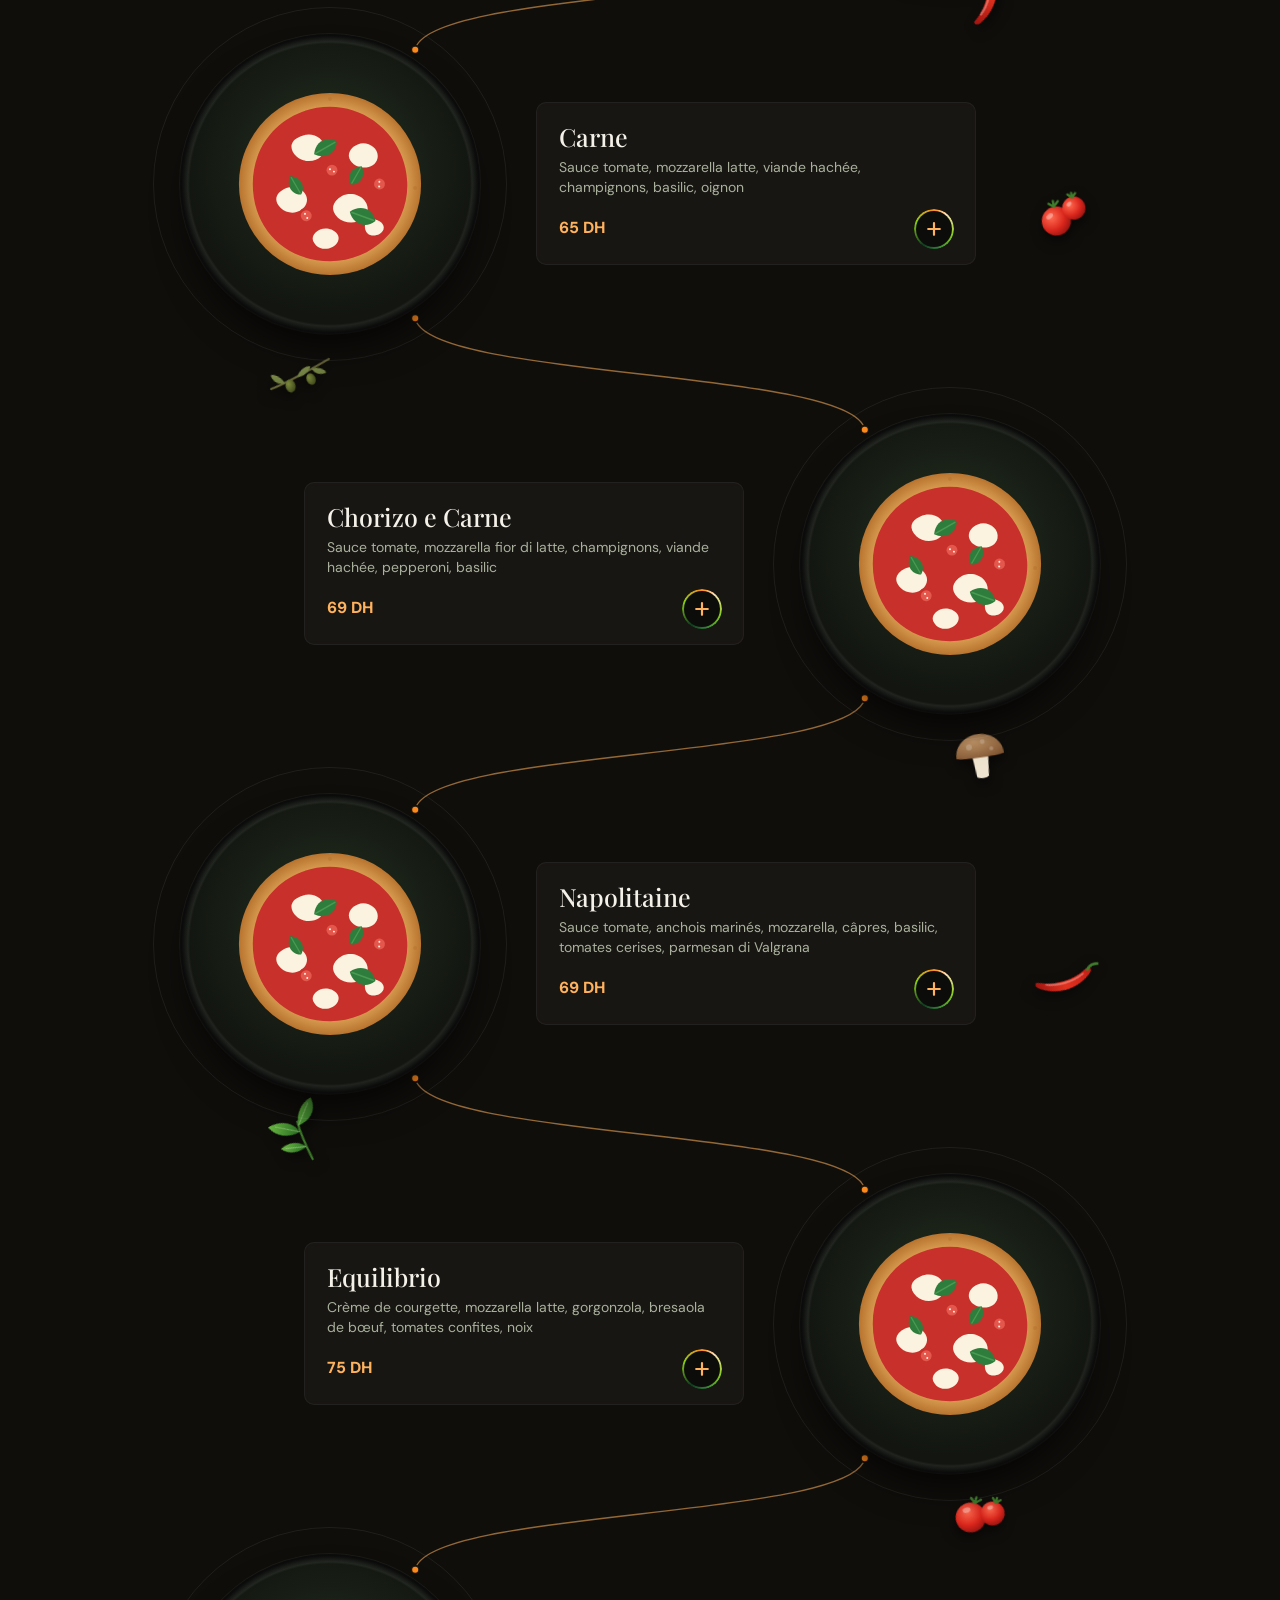
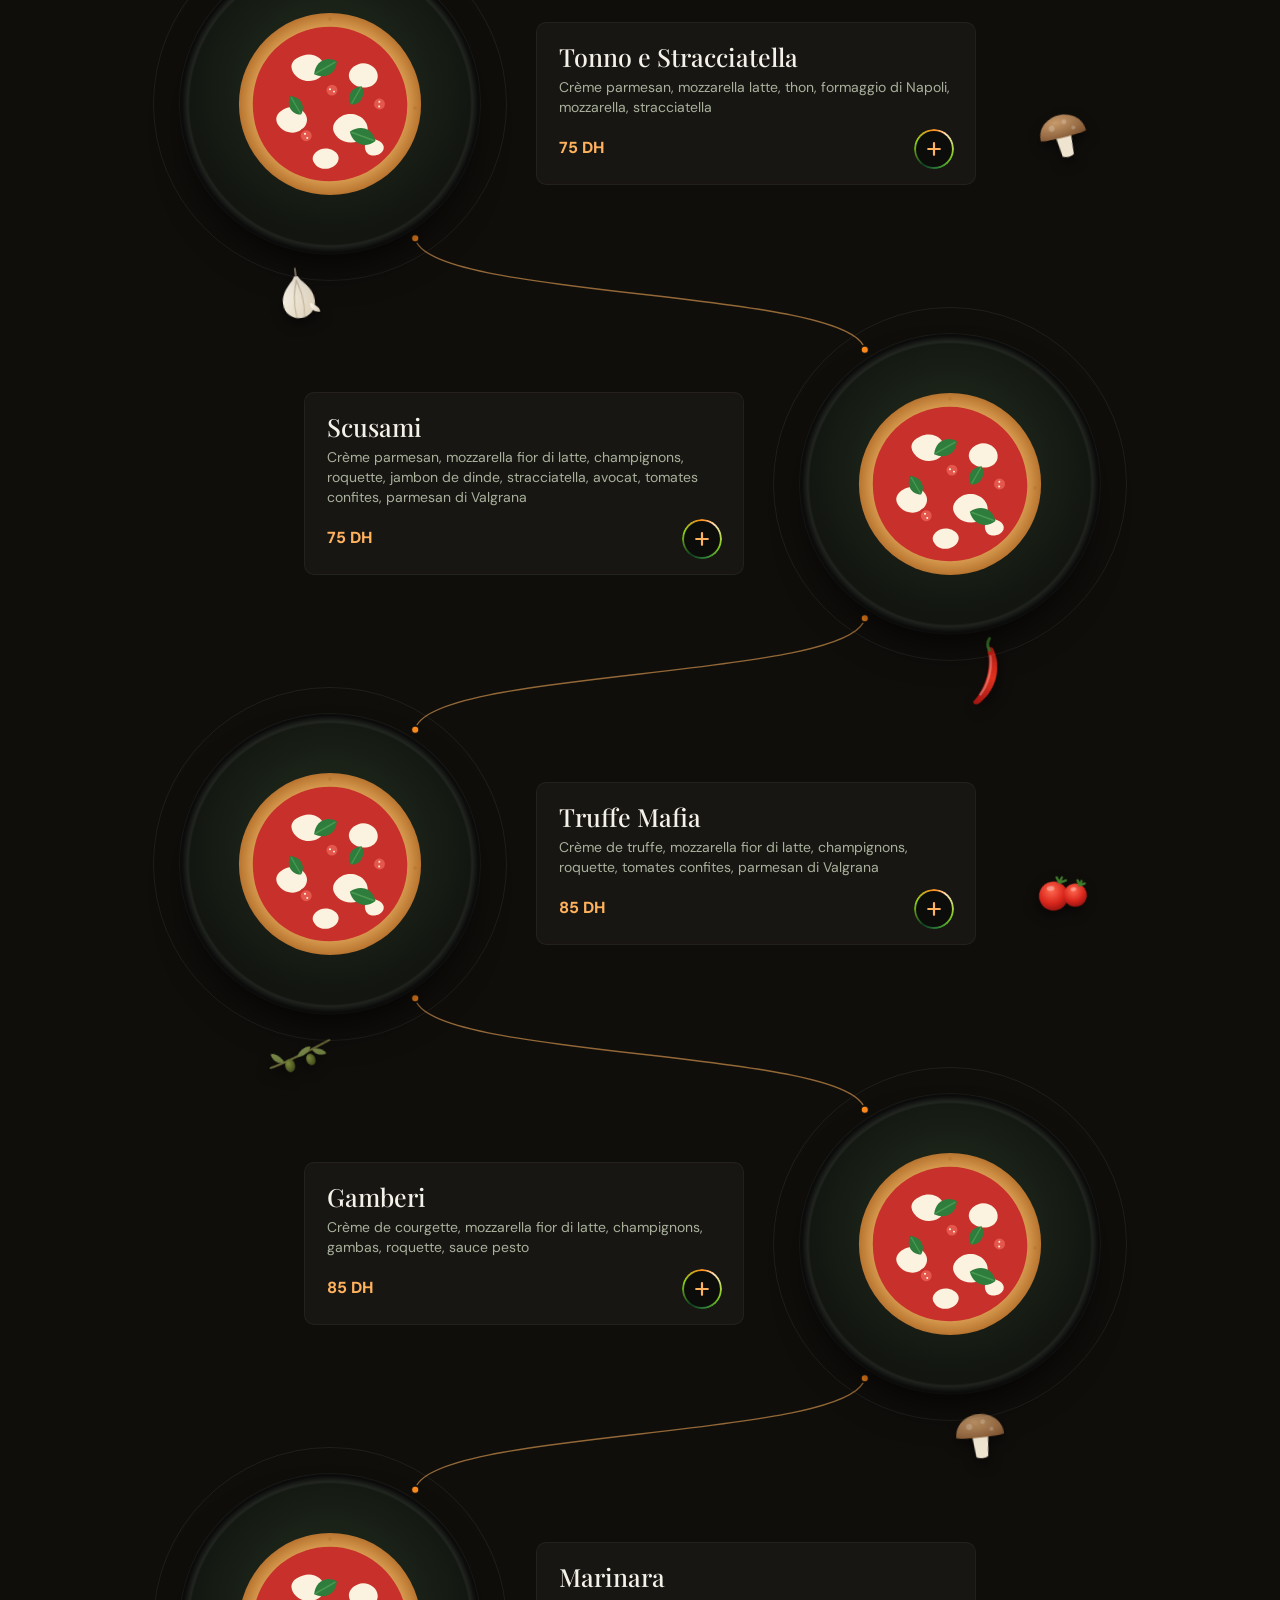
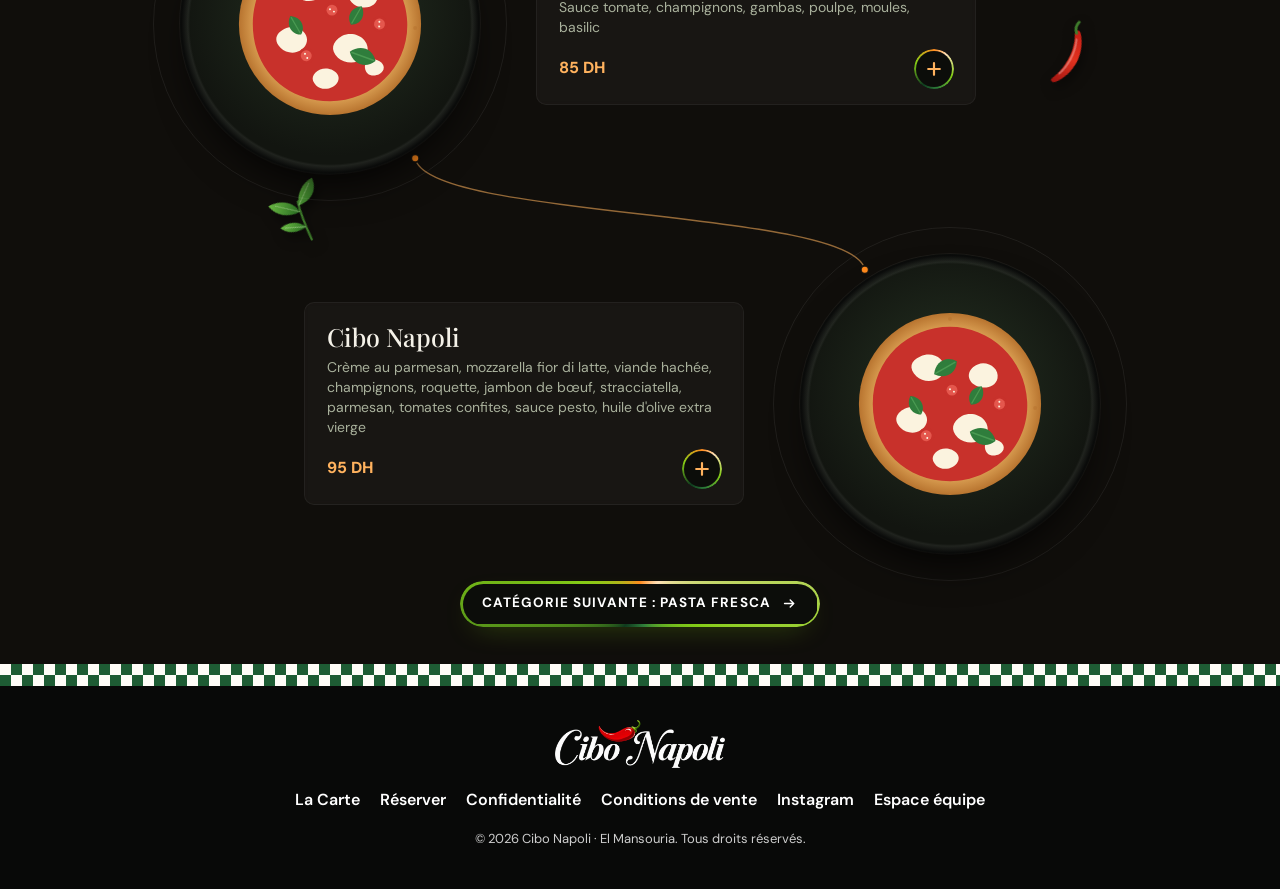
==== commit 7b71a433: "Phone intro like the computer one, one menu category at a time, coloured buttons, Italian band, swip" ====
--- a/commander/index.html
+++ b/commander/index.html
@@ -36,7 +36,7 @@
   <link rel="preload" href="/assets/fonts/playfair-display-italic-latin.woff2" as="font" type="font/woff2" crossorigin>
   <link rel="preload" href="/assets/fonts/dm-sans-latin.woff2" as="font" type="font/woff2" crossorigin>
   <link rel="preload" as="image" href="/assets/brand/logo-white.webp" fetchpriority="high">
-  <link rel="stylesheet" href="/css/style.css?v=4">
+  <link rel="stylesheet" href="/css/style.css?v=6">
   <noscript><style>.intro{display:none}</style></noscript>
 </head>
 <body data-page="order">
@@ -256,12 +256,12 @@
   <div class="toast" id="toast" role="status" aria-live="polite"></div>
   <noscript><p class="noscript">Activez JavaScript pour commander, ou appelez le 06 34 23 53 50.</p></noscript>
   <script src="/js/config.js?v=4"></script>
-  <script src="/js/i18n.js?v=4"></script>
+  <script src="/js/i18n.js?v=6"></script>
   <script src="/js/menu-data.js?v=2"></script>
   <script src="/js/art.js?v=2"></script>
   <script src="/js/orders.js?v=2"></script>
-  <script src="/js/common.js?v=4"></script>
+  <script src="/js/common.js?v=6"></script>
   <script src="/js/roadmap.js?v=4"></script>
-  <script src="/js/order.js?v=4"></script>
+  <script src="/js/order.js?v=5"></script>
 </body>
 </html>
--- a/css/style.css
+++ b/css/style.css
@@ -948,3 +948,57 @@
 .navpanel__links a[aria-current="page"] { box-shadow: inset 4px 0 0 #ff8a1d; }
 .navpanel__tools .install-btn--panel { background: #ff8a1d; color: #1a1408; }
 .navpanel__tools .lang a[aria-current="true"] { background: #ff8a1d; color: #1a1408; }
+
+/* ---------- Coloured buttons: WhatsApp green, call orange, Google review, « La Carte » orange ---------- */
+.btn .btn__icon { width: 19px; height: 19px; margin: 0 8px 0 0; flex: 0 0 auto; }
+.btn--wa, .lux .btn.btn--wa { background: #1fa855 !important; color: #fff !important; box-shadow: 0 10px 26px -12px rgba(31, 168, 85, .8) !important; }
+.btn--wa:hover, .lux .btn.btn--wa:hover { background: #178c46 !important; }
+.btn--call, .lux .btn.btn--call { background: #ff8a1d !important; color: #1a1408 !important; box-shadow: 0 10px 26px -12px rgba(255, 138, 29, .8) !important; }
+.btn--call:hover, .lux .btn.btn--call:hover { background: #ff9d40 !important; }
+.btn--google, .lux .btn.btn--google { background: #fff !important; color: #3c4043 !important; border: 1px solid #dadce0 !important; font-weight: 600; letter-spacing: 0; text-transform: none; box-shadow: 0 1px 3px rgba(60, 64, 67, .3), 0 6px 18px -8px rgba(66, 133, 244, .5) !important; }
+.btn--google:hover, .lux .btn.btn--google:hover { background: #f8f9fa !important; box-shadow: 0 1px 3px rgba(60, 64, 67, .3), 0 8px 22px -8px rgba(66, 133, 244, .7) !important; }
+.btn .btn__icon--g { width: 20px; height: 20px; }
+.lux .btn.btn--menu, .btn--menu { background: #ff8a1d !important; color: #1a1408 !important; box-shadow: 0 12px 30px -10px rgba(255, 138, 29, .75) !important; }
+.lux .btn.btn--menu:hover, .btn--menu:hover { background: #ff9d40 !important; }
+/* no turning ring on the coloured ones: their colour says what they do */
+.btn--wa::before, .btn--call::before, .btn--google::before, .btn--menu::before { display: none !important; }
+
+/* ---------- The Italian band (between the hero and the signature collection) ---------- */
+.itband { position: relative; z-index: 2; background: #0c0b08; overflow: hidden; }
+.itband__tri { display: flex; height: 4px; }
+.itband__tri i { flex: 1; }
+.itband__tri i:nth-child(1) { background: #1e7a3c; }
+.itband__tri i:nth-child(2) { background: #f4efe2; }
+.itband__tri i:nth-child(3) { background: #c8252c; }
+.itband__body { position: relative; padding: 20px 0; border-top: 1px solid rgba(212, 175, 95, .55); border-bottom: 1px solid rgba(212, 175, 95, .55);
+  background:
+    linear-gradient(90deg, #0c0b08 0%, transparent 8%, transparent 92%, #0c0b08 100%),
+    radial-gradient(circle at 50% 50%, rgba(212, 175, 95, .09) 0 2px, transparent 2.5px) 0 0 / 22px 22px,
+    linear-gradient(180deg, #17140d, #0f0d09 50%, #17140d); }
+/* a second hairline inside each gold line: the « double filet » of old Italian menus */
+.itband__body::before, .itband__body::after { content: ""; position: absolute; left: 0; right: 0; height: 1px; background: rgba(212, 175, 95, .3); }
+.itband__body::before { top: 4px; }
+.itband__body::after { bottom: 4px; }
+.itband__run { display: flex; align-items: center; width: max-content; white-space: nowrap; animation: itband 60s linear infinite; }
+.itband__word { font-family: var(--serif); font-style: italic; font-weight: 600; font-size: 24px; letter-spacing: .02em; line-height: 1.2;
+  color: #e9c97a; background: linear-gradient(180deg, #f7e2a6 0%, #d4af5f 55%, #a87f34 100%); -webkit-background-clip: text; background-clip: text; -webkit-text-fill-color: transparent; }
+.itband__orn { width: 34px; height: 17px; margin: 0 22px; color: #d4af5f; flex: 0 0 auto; }
+@keyframes itband { to { transform: translateX(-50%); } }
+@media (min-width: 900px) { .itband__body { padding: 24px 0; } .itband__word { font-size: 30px; } .itband__orn { margin: 0 30px; } }
+@media (prefers-reduced-motion: reduce) { .itband__run { animation: none; } }
+
+/* ---------- Signature collection on phones: a finger swipes it, and it drifts slowly by itself ---------- */
+@media (max-width: 899px) {
+  .sig__viewport { overflow-x: auto; overflow-y: hidden; -webkit-overflow-scrolling: touch; scrollbar-width: none; overscroll-behavior-x: contain; touch-action: pan-x pan-y; }
+  .sig__viewport::-webkit-scrollbar { display: none; }
+  .sig__list { animation: none !important; transform: none; }
+}
+
+/* ---------- Menu: one category at a time ---------- */
+.cat[hidden] { display: none !important; }
+.cat-tile.is-active { border-color: #ff8a1d !important; box-shadow: 0 0 0 2px #ff8a1d, 0 18px 40px -20px rgba(255, 138, 29, .55) !important; }
+.cat-tile.is-active .cat-tile__name { color: #ffb25e; }
+.cat { animation: cat-in .35s ease; }
+@keyframes cat-in { from { opacity: 0; transform: translateY(10px); } to { opacity: 1; transform: none; } }
+.cat__nextwrap { margin: 28px 0 8px; text-align: center; }
+@media (prefers-reduced-motion: reduce) { .cat { animation: none; } }
